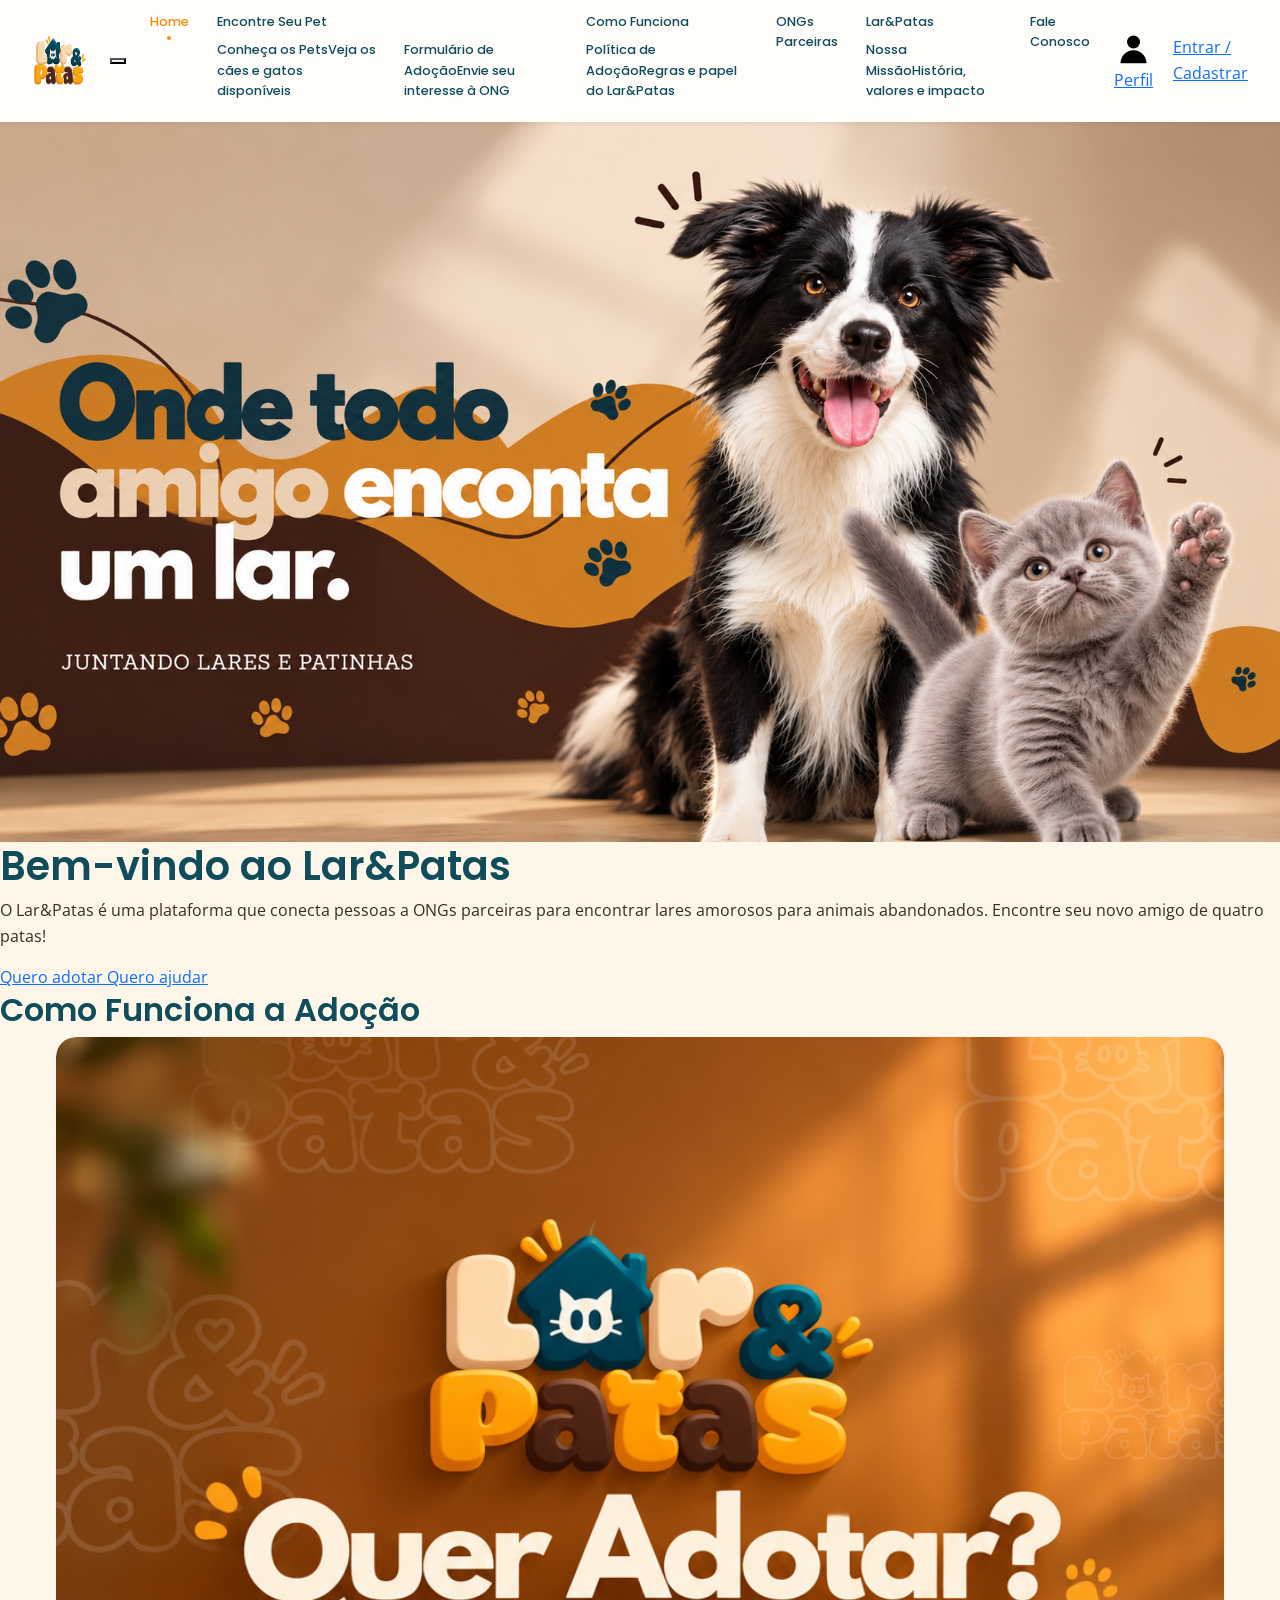
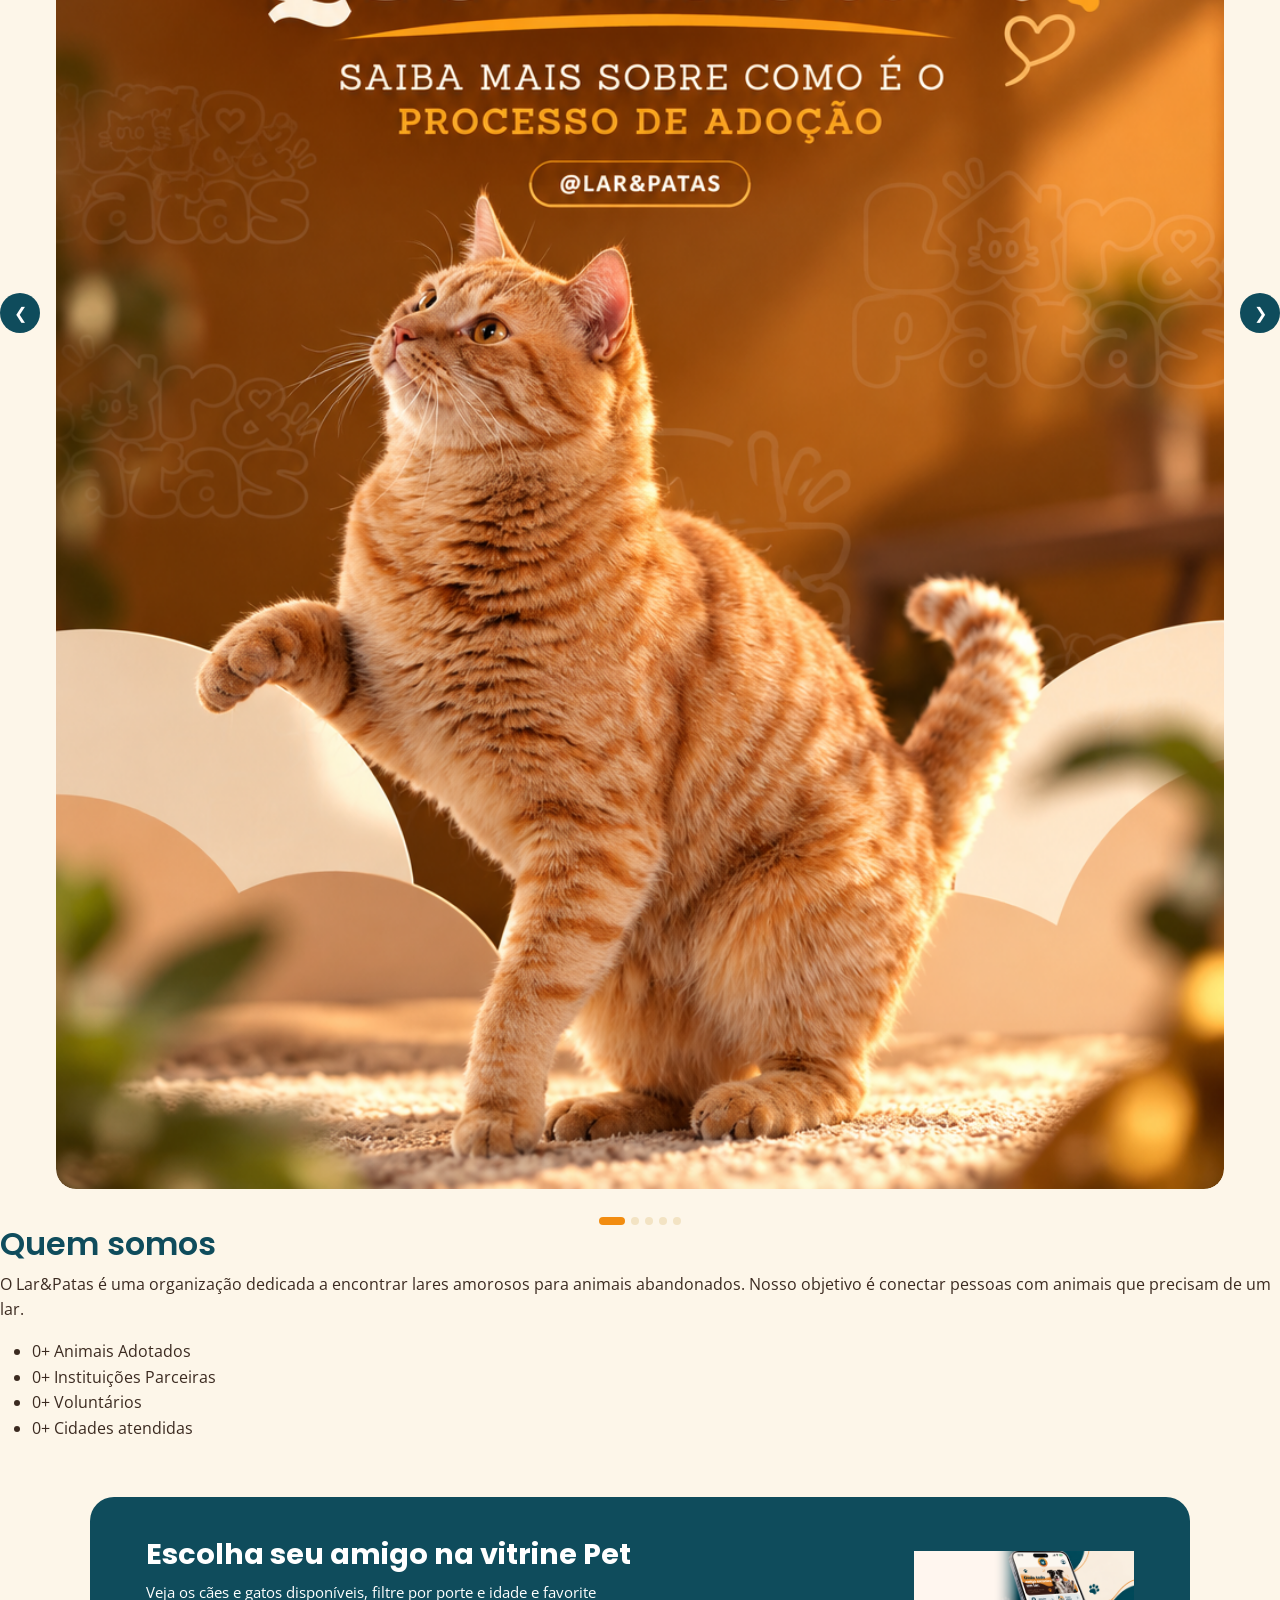
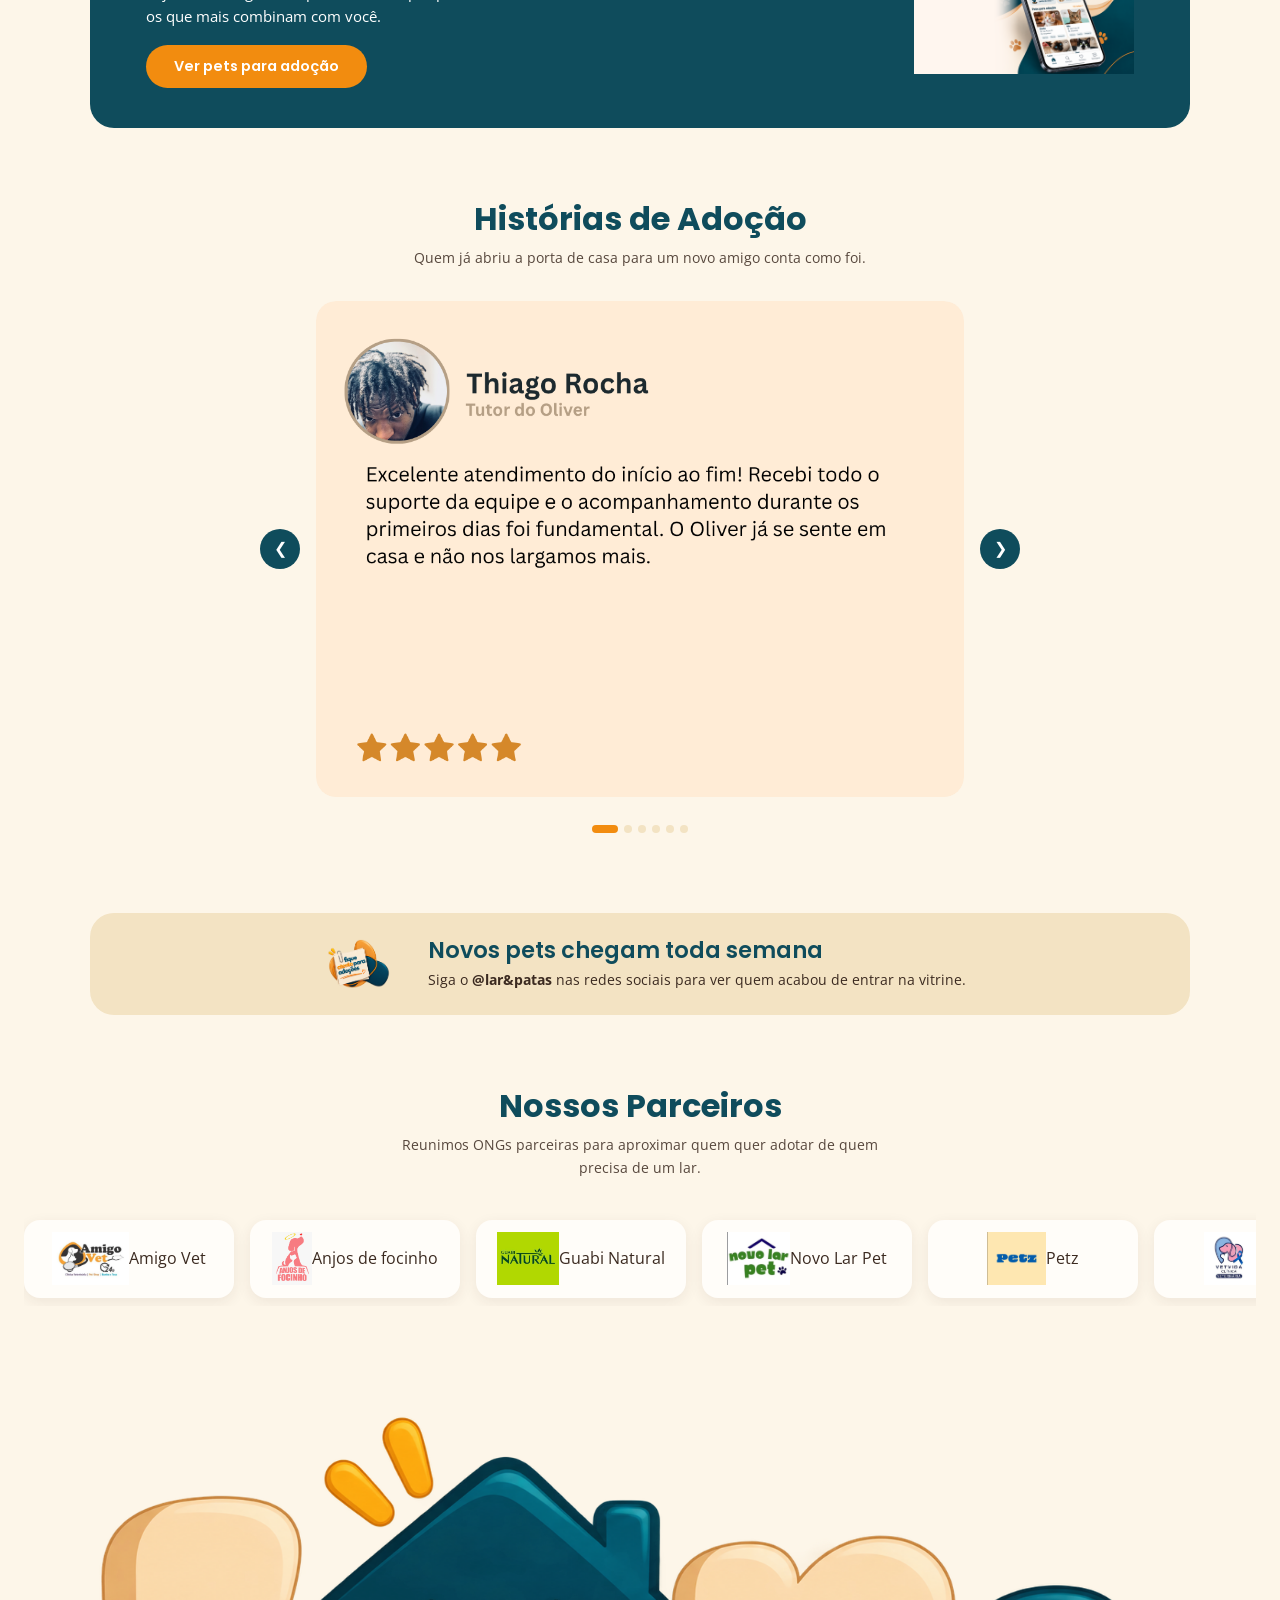
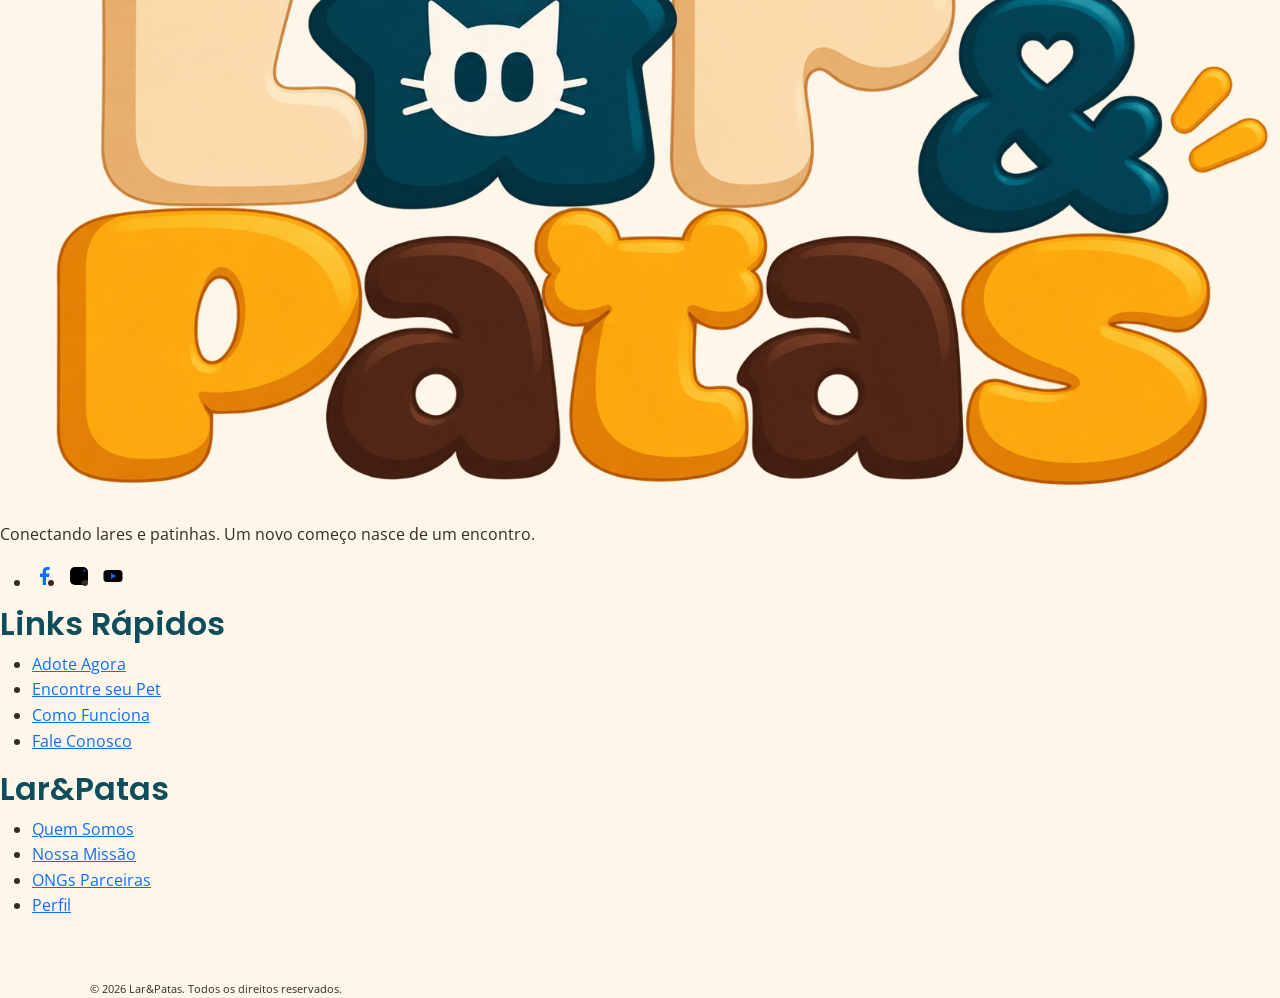
==== index.html @ 41228290 "Novas alterações na home" ====
<meta charset="UTF-8">
<meta name="viewport" content="width=device-width, initial-scale=1.0">
<title>Lar&amp;Patas - Adoção de cães e gatos</title>
 
    <!-- Ícone da página -->
<link rel="icon" type="image/png" href="Midias/home/icon_page.png">
 
    <!-- Bootstrap (framework CSS) - sempre ANTES do styles.css -->

    <!-- Fontes do protótipo -->
    <link rel="preconnect" href="https://fonts.googleapis.com">
    <link rel="preconnect" href="https://fonts.gstatic.com" crossorigin>
    <link href="https://fonts.googleapis.com/css2?family=Open+Sans:wght@400;600&family=Poppins:wght@500;600;700&display=swap" rel="stylesheet">

    <!-- Bootstrap - sempre ANTES do styles.css -->
<link href="https://cdn.jsdelivr.net/npm/bootstrap@5.3.3/dist/css/bootstrap.min.css" rel="stylesheet">
<link rel="stylesheet" href="styles.css">
</head>
<body>
    <div class="page">
 

    <!-- Topo separado do banner-->
    <header class="topo">
        <a href="index.html" class="logo">
            <img src="Midias/home/logo.png" alt="Lar&amp;Patas - página inicial">
        </a>

        <button class="menu-toggle" type="button"
                aria-label="Abrir menu"
                aria-expanded="false"
                aria-controls="menu-principal">
            <span></span>
            <span></span>
            <span></span>
        </button>

        <nav class="menu" id="menu-principal">

            <ul>
                <li><a href="index.html" aria-current="page">Home</a></li>
                <li class="tem-submenu">
                    <a href="pets.html">Encontre Seu Pet</a>
                    <ul class="submenu">
                        <li><a href="conheca-pets.html">Conheça os Pets<span class="submenu-desc">Veja os cães e gatos disponíveis</span></a></li>
                        <li><a href="adocao.html">Formulário de Adoção<span class="submenu-desc">Envie seu interesse à ONG</span></a></li>
                    </ul>
                </li>
                <li class="tem-submenu">
                    <a href="como-funciona.html">Como Funciona</a>
                    <ul class="submenu">
                        <li><a href="politica-adocao.html">Política de Adoção<span class="submenu-desc">Regras e papel do Lar&amp;Patas</span></a></li>
                    </ul>
                </li>
                <li><a href="ongs.html">ONGs Parceiras</a></li>
                <li class="tem-submenu">
                    <a href="sobre.html">Lar&amp;Patas</a>
                    <ul class="submenu">
                        <li><a href="missao.html">Nossa Missão<span class="submenu-desc">História, valores e impacto</span></a></li>
                    </ul>
                </li>
                <li><a href="contato.html">Fale Conosco</a></li>
            </ul>
        </nav>

        <div class="topo-acoes">
            <a class="perfil-link" href="perfil.html">
                <svg viewBox="0 0 24 24" aria-hidden="true"><circle cx="12" cy="8" r="4"/><path d="M4 21c0-4.4 3.6-8 8-8s8 3.6 8 8"/></svg>
                Perfil
            </a>
            <a class="botao botao-contorno" href="login.html">Entrar / Cadastrar</a>
        </div>
    </header>

    <!-- Banner -->
    <section class="banner" aria-label="Destaque">
        <img src="Midias/home/banner.png" alt="Onde todo amigo encontra um lar. Juntando lares e patinhas.">
    </section>

    <main>
        <!--Boa vindas-->
        <section class="hero">
        <div class="hero-texto">
            <h1>Bem-vindo ao Lar&Patas</h1>
            <p>
            O Lar&Patas é uma plataforma que conecta pessoas
            a ONGs parceiras para encontrar lares amorosos
            para animais abandonados.
            Encontre seu novo amigo de quatro patas!
            </p>

            <div class="hero-actions">
            <a href="como-funciona.html" class="botao botao-primario">
                Quero adotar
            </a>
            <a href="contato.html" class="botao botao-contorno">
                Quero ajudar
            </a>
            </div>
        </div>

        <!--Como funciona (carrossel)-->
        <div class="hero-carrossel">
            <h2>Como Funciona a Adoção</h2>

            <div class="carrossel" data-carrossel data-autoplay="4000">
            <button class="carrossel-btn prev" type="button"
                    aria-label="Slide anterior">&#10094;</button>

            <div class="carrossel-viewport">
                <div class="carrossel-track">
                <figure class="slide">
                    <img src="Midias/home/carrossel1.png" alt="Processo de adoção">
                </figure>
                <figure class="slide">
                    <img src="Midias/home/carrossel2.png" alt="Gostou de algum pet?">
                </figure>
                <figure class="slide">
                    <img src="Midias/home/carrossel3.png" alt="Período de espera">
                </figure>
                <figure class="slide">
                    <img src="Midias/home/carrossel4.png" alt="Vitrine Pet">
                </figure>
                <figure class="slide">
                    <img src="Midias/home/carrossel5.png" alt="Como ajudar">
                </figure>
                </div>
            </div>

            <button class="carrossel-btn next" type="button"
                    aria-label="Próximo slide">&#10095;</button>
            <div class="carrossel-dots"></div>
            </div>
        </div>
        </section>

 
        <!-- Sobre + números -->
        <section class="section about" id="sobre" aria-labelledby="t-sobre">
            <div class="section-head">
                <h2 id="t-sobre">Quem somos</h2>
                <p>O Lar&amp;Patas é uma organização dedicada a encontrar lares amorosos para animais abandonados. Nosso objetivo é conectar pessoas com animais que precisam de um lar.</p>
            </div>
 
            <ul class="stats" aria-label="Nossos números">
                <li>
                    <span class="stat-num" data-target="469">0+</span>
                    <span class="stat-label">Animais Adotados</span>
                </li>
                <li>
                    <span class="stat-num"data-target="6">0+</span>
                    <span class="stat-label">Instituições Parceiras</span>
                </li>
                <li>
                    <span class="stat-num"data-target="75">0+</span>
                    <span class="stat-label">Voluntários</span>
                </li>
                <li>
                    <span class="stat-num"data-target="15">0+</span>
                    <span class="stat-label">Cidades atendidas</span>
                </li>
            </ul>
        </section>
 
        
        <!-- Vitrine -->
        <section class="vitrine" aria-labelledby="t-vitrine">
            <div class="vitrine-texto">
                <h2 id="t-vitrine">Escolha seu amigo na vitrine Pet</h2>
                <p>Veja os cães e gatos disponíveis, filtre por porte e idade e favorite os que mais combinam com você.</p>
                <a href="conheca-pets.html" class="btn-laranja">Ver pets para adoção</a>
            </div>
            <img src="Midias/home/celular.png" alt="Celular mostrando o aplicativo do Lar&amp;Patas">
        </section>

        <!-- Histórias de adoção (carrossel que passa sozinho) -->
        <section class="secao" id="historias" aria-labelledby="t-historias">
            <div class="secao-titulo">
                <h2 id="t-historias">Histórias de Adoção</h2>
                <p>Quem já abriu a porta de casa para um novo amigo conta como foi.</p>
            </div>

            <div class="carrossel carrossel-historias" data-carrossel data-autoplay="5000" aria-roledescription="carrossel" aria-label="Histórias de adoção">
                <button class="carrossel-btn prev" type="button" aria-label="História anterior">&#10094;</button>
                <div class="carrossel-viewport">
                    <div class="carrossel-track">
                    <figure class="slide"><img src="Midias/avaliações/Maria de Lurdes (1).png" alt="Thiago e seu novo amigo"></figure>
                    <figure class="slide"><img src="Midias/avaliações/Maria de Lurdes (2).png" alt="Camila e seu novo amigo" loading="lazy"></figure>
                    <figure class="slide"><img src="Midias/avaliações/Maria de Lurdes (3).png" alt="Rodrigo e seu novo amigo" loading="lazy"></figure>
                    <figure class="slide"><img src="Midias/avaliações/Maria de Lurdes (4).png" alt="Maria e seu novo amigo" loading="lazy"></figure>
                    <figure class="slide"><img src="Midias/avaliações/Maria de Lurdes (5).png" alt="Lucas e seu novo amigo" loading="lazy"></figure>
                    <figure class="slide"><img src="Midias/avaliações/Maria de Lurdes (6).png" alt="Fernanda e seu novo amigo" loading="lazy"></figure>
                </div>
                <button class="carrossel-btn next" type="button" aria-label="Próxima história">&#10095;</button>
                <div class="carrossel-dots" role="tablist" aria-label="Escolher história"></div>
            </div>
        </section>
 

        <!-- Aviso -->
        <section class="aviso" aria-labelledby="t-aviso">
            <img src="Midias/home/elemento.png" alt="Fique atento para adoções" loading="lazy">
            <div>
                <h2 id="t-aviso">Novos pets chegam toda semana</h2>
                <p>Siga o <strong>@lar&amp;patas</strong> nas redes sociais para ver quem acabou de entrar na vitrine.</p>
            </div>
        </section>

        <!-- Parceiros (faixa que passa continuamente) -->
        <section class="secao secao-parceiros" id="parceiros" aria-labelledby="t-parceiros">
            <div class="secao-titulo">
                <h2 id="t-parceiros">Nossos Parceiros</h2>
                <p>Reunimos ONGs parceiras para aproximar quem quer adotar de quem precisa de um lar.</p>
            </div>

            <div class="marquee" aria-label="Parceiros do Lar&amp;Patas">
                <ul class="marquee-track">
                    <li><img src="Midias/home/amigo_vet.png" alt=""><span>Amigo Vet</span></li>
                    <li><img src="Midias/home/anjos_de_focinho.png" alt=""><span>Anjos de focinho</span></li>
                    <li><img src="Midias/home/guabi.png" alt=""><span>Guabi Natural</span></li>
                    <li><img src="Midias/home/novo_lar.png" alt=""><span>Novo Lar Pet</span></li>
                    <li><img src="Midias/home/petz.png" alt=""><span>Petz</span></li>
                    <li><img src="Midias/home/vetvida.png" alt=""><span>VetVida</span></li>
                </ul>
            </div>
        </section>
    </main>

 <!-- Rodapé -->
        <footer class="footer">
            <div class="footer-cols">
                <section class="footer-marca" aria-label="Lar&amp;Patas">
                    <img class="footer-logo" src="Midias/home/logo.png" alt="Lar&amp;Patas">
                    <p>Conectando lares e patinhas. Um novo começo nasce de um encontro.</p>
                    <ul class="redes" aria-label="Redes sociais">
                        <li>
                            <a href="#" aria-label="Facebook do Lar&amp;Patas">
                                <svg viewBox="0 0 24 24" aria-hidden="true"><path fill="currentColor" stroke="none" d="M13 21v-8h3l.5-3.5H13V7.8c0-1 .3-1.7 1.8-1.7h1.8V3.1C16.3 3 15.2 3 14 3c-2.6 0-4.3 1.6-4.3 4.4v2.1H7V13h2.7v8H13z"/></svg>
                            </a>
                        </li>
                        <li>
                            <a href="#" aria-label="Instagram do Lar&amp;Patas">
                                <svg viewBox="0 0 24 24" aria-hidden="true"><rect x="3" y="3" width="18" height="18" rx="5"/><circle cx="12" cy="12" r="4"/><circle cx="17.5" cy="6.5" r="1" fill="currentColor" stroke="none"/></svg>
                            </a>
                        </li>
                        <li>
                            <a href="#" aria-label="YouTube do Lar&amp;Patas">
                                <svg viewBox="0 0 24 24" aria-hidden="true"><rect x="2.5" y="6" width="19" height="12" rx="3.5"/><polygon points="10,9 15,12 10,15" fill="currentColor" stroke="none"/></svg>
                            </a>
                        </li>
                    </ul>
                </section>

                <nav aria-label="Links rápidos">
                    <h2>Links Rápidos</h2>
                    <ul>
                        <li><a href="conheca-pets.html">Adote Agora</a></li>
                        <li><a href="pets.html">Encontre seu Pet</a></li>
                        <li><a href="como-funciona.html">Como Funciona</a></li>
                        <li><a href="contato.html">Fale Conosco</a></li>
                    </ul>
                </nav>

                <nav aria-label="Sobre o Lar&amp;Patas">
                    <h2>Lar&amp;Patas</h2>
                    <ul>
                        <li><a href="sobre.html">Quem Somos</a></li>
                        <li><a href="missao.html">Nossa Missão</a></li>
                        <li><a href="ongs.html">ONGs Parceiras</a></li>
                        <li><a href="perfil.html">Perfil</a></li>
                    </ul>
                </nav>
            </div>

            <p class="copy">&copy; <span id="ano">2026</span> Lar&amp;Patas. Todos os direitos reservados.</p>
        </footer>

    </div>

    <script src="scripts.js"></script>
</body>
</html>
---- styles.css ----
/* ===== Tokens (cores e fontes do protótipo) ===== */
:root {
    --petroleo: #0f4c5c;
    --laranja: #f28c0f;
    --creme: #fdf6e9;
    --creme-escuro: #f3e3c3;
    --marrom: #3b2a20;
    --branco: #fffdf9;
    --fonte-titulo: "Poppins", sans-serif;
    --fonte-texto: "Open Sans", sans-serif;
}

* { box-sizing: border-box; }

body {
    margin: 0;
    background: var(--creme);
    color: var(--marrom);
    font-family: var(--fonte-texto);
    line-height: 1.6;
}

img { max-width: 100%; display: block; }
h1, h2 { font-family: var(--fonte-titulo); color: var(--petroleo); font-weight: 600; }
a:focus-visible, button:focus-visible { outline: 3px solid var(--laranja); outline-offset: 2px; }

/* ===== Topo ===== */
.topo {
    position: sticky; top: 0; z-index: 50;
    display: flex; align-items: center; justify-content: space-between; gap: 24px;
    padding: 12px 32px;
    background: var(--branco);
    box-shadow: 0 1px 6px rgba(0, 0, 0, .08);
}
.logo img { height: 52px; width: auto; }

.menu ul { display: flex; gap: 28px; list-style: none; margin: 0; padding: 0; }
.menu a {
    position: relative; display: block; padding-bottom: 8px;
    font-family: var(--fonte-titulo); font-size: .8rem; font-weight: 500;
    color: var(--petroleo); text-decoration: none;
}
.menu a:hover { color: var(--laranja); }
.menu a[aria-current="page"] { color: var(--laranja); }
.menu a[aria-current="page"]::after {
    content: ""; position: absolute; left: 50%; bottom: 0;
    width: 4px; height: 4px; border-radius: 50%;
    background: var(--laranja); transform: translateX(-50%);
}

.topo-acoes { display: flex; align-items: center; gap: 20px; }
.link-perfil {
    display: inline-flex; align-items: center; gap: 6px;
    font-family: var(--fonte-titulo); font-size: .8rem; font-weight: 500;
    color: var(--petroleo); text-decoration: none;
}
.btn-entrar {
    padding: 8px 20px; border: 1.5px solid var(--laranja); border-radius: 999px;
    font-family: var(--fonte-titulo); font-size: .8rem; font-weight: 600;
    color: var(--petroleo); text-decoration: none; transition: background .2s, color .2s;
}
.btn-entrar:hover { background: var(--laranja); color: #fff; }

/* ===== Banner ===== */
.banner img { width: 100%; height: auto; }

/* ===== Bem-vindo (cartão creme) ===== */
.boas-vindas {
    position: relative;
    display: flex; align-items: center; gap: 48px;
    max-width: 1100px; margin: -24px auto 0; padding: 40px 56px;
    background: var(--branco);
    border-radius: 24px;
    box-shadow: 0 12px 32px rgba(59, 42, 32, .1);
}
.boas-vindas-icone { width: 90px; height: 90px; flex-shrink: 0; }
.boas-vindas h2 { margin: 0 0 8px; font-size: 1.6rem; font-weight: 700; }
.boas-vindas p { margin: 0; font-size: .9rem; }

/* ===== Seções ===== */
.secao { max-width: 1100px; margin: 0 auto; padding: 72px 24px 24px; }
.secao-titulo { text-align: center; margin-bottom: 32px; }
.secao-titulo h2 { font-size: 2rem; font-weight: 700; margin-bottom: 8px; }
.secao-titulo p { max-width: 520px; margin: 0 auto; font-size: .9rem; opacity: .85; }

.btn-laranja {
    display: inline-block; padding: 10px 28px; border-radius: 999px;
    background: var(--laranja); color: #fff;
    font-family: var(--fonte-titulo); font-weight: 600; font-size: .9rem; text-decoration: none;
    transition: transform .2s, background .2s;
}
.btn-laranja:hover { background: #d97a05; transform: translateY(-2px); }

/* ===== Carrossel (passa sozinho) ===== */
.carrossel { position: relative; padding: 0 56px 36px; }
.carrossel-viewport { overflow: hidden; border-radius: 20px; }
.carrossel-track { display: flex; transition: transform .6s ease; }
.carrossel .slide { flex: 0 0 100%; margin: 0; }
.carrossel .slide img { width: 100%; height: auto; border-radius: 20px; }
.carrossel-historias { max-width: 760px; margin: 0 auto; }

.carrossel-btn {
    position: absolute; top: calc(50% - 18px); transform: translateY(-50%);
    width: 40px; height: 40px; border: 0; border-radius: 50%;
    background: var(--petroleo); color: #fff; font-size: 1rem; cursor: pointer;
    transition: background .2s;
}
.carrossel-btn:hover { background: var(--laranja); }
.carrossel-btn.prev { left: 0; }
.carrossel-btn.next { right: 0; }

.carrossel-dots { position: absolute; left: 0; right: 0; bottom: 0; display: flex; justify-content: center; gap: 6px; }
.carrossel-dots button {
    width: 8px; height: 8px; padding: 0; border: 0; border-radius: 999px;
    background: var(--creme-escuro); cursor: pointer; transition: width .3s, background .3s;
}
.carrossel-dots button[aria-current="true"] { width: 26px; background: var(--laranja); }

/* ===== Vitrine ===== */
.vitrine {
    display: flex; align-items: center; justify-content: space-between; gap: 32px;
    max-width: 1100px; margin: 56px auto 0; padding: 40px 56px;
    background: var(--petroleo); color: #fff; border-radius: 24px;
}
.vitrine h2 { color: #fff; font-size: 1.8rem; font-weight: 700; }
.vitrine p { max-width: 460px; font-size: .95rem; }
.vitrine img { width: 220px; flex-shrink: 0; }

/* ===== Aviso ===== */
.aviso {
    display: flex; align-items: center; justify-content: center; gap: 24px;
    max-width: 1100px; margin: 56px auto 0; padding: 24px 32px;
    background: var(--creme-escuro); border-radius: 24px;
}
.aviso img { width: 90px; }
.aviso h2 { font-size: 1.4rem; margin: 0 0 4px; }
.aviso p { margin: 0; font-size: .9rem; }

/* ===== Parceiros (faixa contínua) ===== */
.secao-parceiros { max-width: none; padding-bottom: 96px; }
.marquee { overflow: hidden; padding: 8px 0; }
.marquee-track {
    display: flex; gap: 16px; width: max-content;
    margin: 0; padding: 0; list-style: none;
    animation: passar 28s linear infinite;
}
.marquee:hover .marquee-track { animation-play-state: paused; }
.marquee-track li {
    display: flex; align-items: center; justify-content: center;
    width: 210px; height: 78px; padding: 12px 20px;
    background: var(--branco); border-radius: 16px;
    box-shadow: 0 4px 14px rgba(59, 42, 32, .08);
}
.marquee-track img { max-height: 100%; width: auto; object-fit: contain; }

@keyframes passar { to { transform: translateX(calc(-50% - 8px)); } }

/* ===== Rodapé ===== */
.rodape {
    position: relative;
    background: var(--petroleo); color: #fff;
    padding: 72px 32px 24px;
    border-top-left-radius: 50% 28px; border-top-right-radius: 50% 28px;
}
.rodape-conteudo {
    display: grid; grid-template-columns: 1fr auto auto; gap: 64px;
    max-width: 1100px; margin: 0 auto;
}
.rodape-marca img { height: 64px; width: auto; margin-bottom: 12px; }
.rodape-marca p { max-width: 240px; font-size: .8rem; }
.rodape h2 { color: var(--laranja); font-size: .85rem; font-weight: 600; margin-bottom: 12px; }
.rodape ul { list-style: none; margin: 0; padding: 0; }
.rodape li { margin-bottom: 8px; }
.rodape a { color: #fff; text-decoration: none; font-size: .8rem; }
.rodape a:hover { color: var(--laranja); }

.redes { display: flex; gap: 8px; margin-top: 16px; }
.redes a {
    display: grid; place-items: center; width: 26px; height: 26px;
    border: 1px solid rgba(255, 255, 255, .7); border-radius: 50%; font-size: .7rem;
}

.copy {
    max-width: 1100px; margin: 40px auto 0; padding-top: 20px;
    border-top: 1px solid rgba(255, 255, 255, .2); font-size: .7rem;
}

/* ===== Responsivo ===== */
@media (max-width: 992px) {
    .topo { flex-wrap: wrap; justify-content: center; }
    .menu ul { flex-wrap: wrap; justify-content: center; gap: 16px; }
}
@media (max-width: 720px) {
    .boas-vindas, .vitrine, .aviso { flex-direction: column; text-align: center; padding: 32px 24px; }
    .rodape-conteudo { grid-template-columns: 1fr; gap: 32px; }
    .carrossel { padding: 0 0 36px; }
    .carrossel-btn { display: none; }
}

@media (prefers-reduced-motion: reduce) {
    .carrossel-track { transition: none; }
    .marquee-track { animation: none; overflow-x: auto; }
}
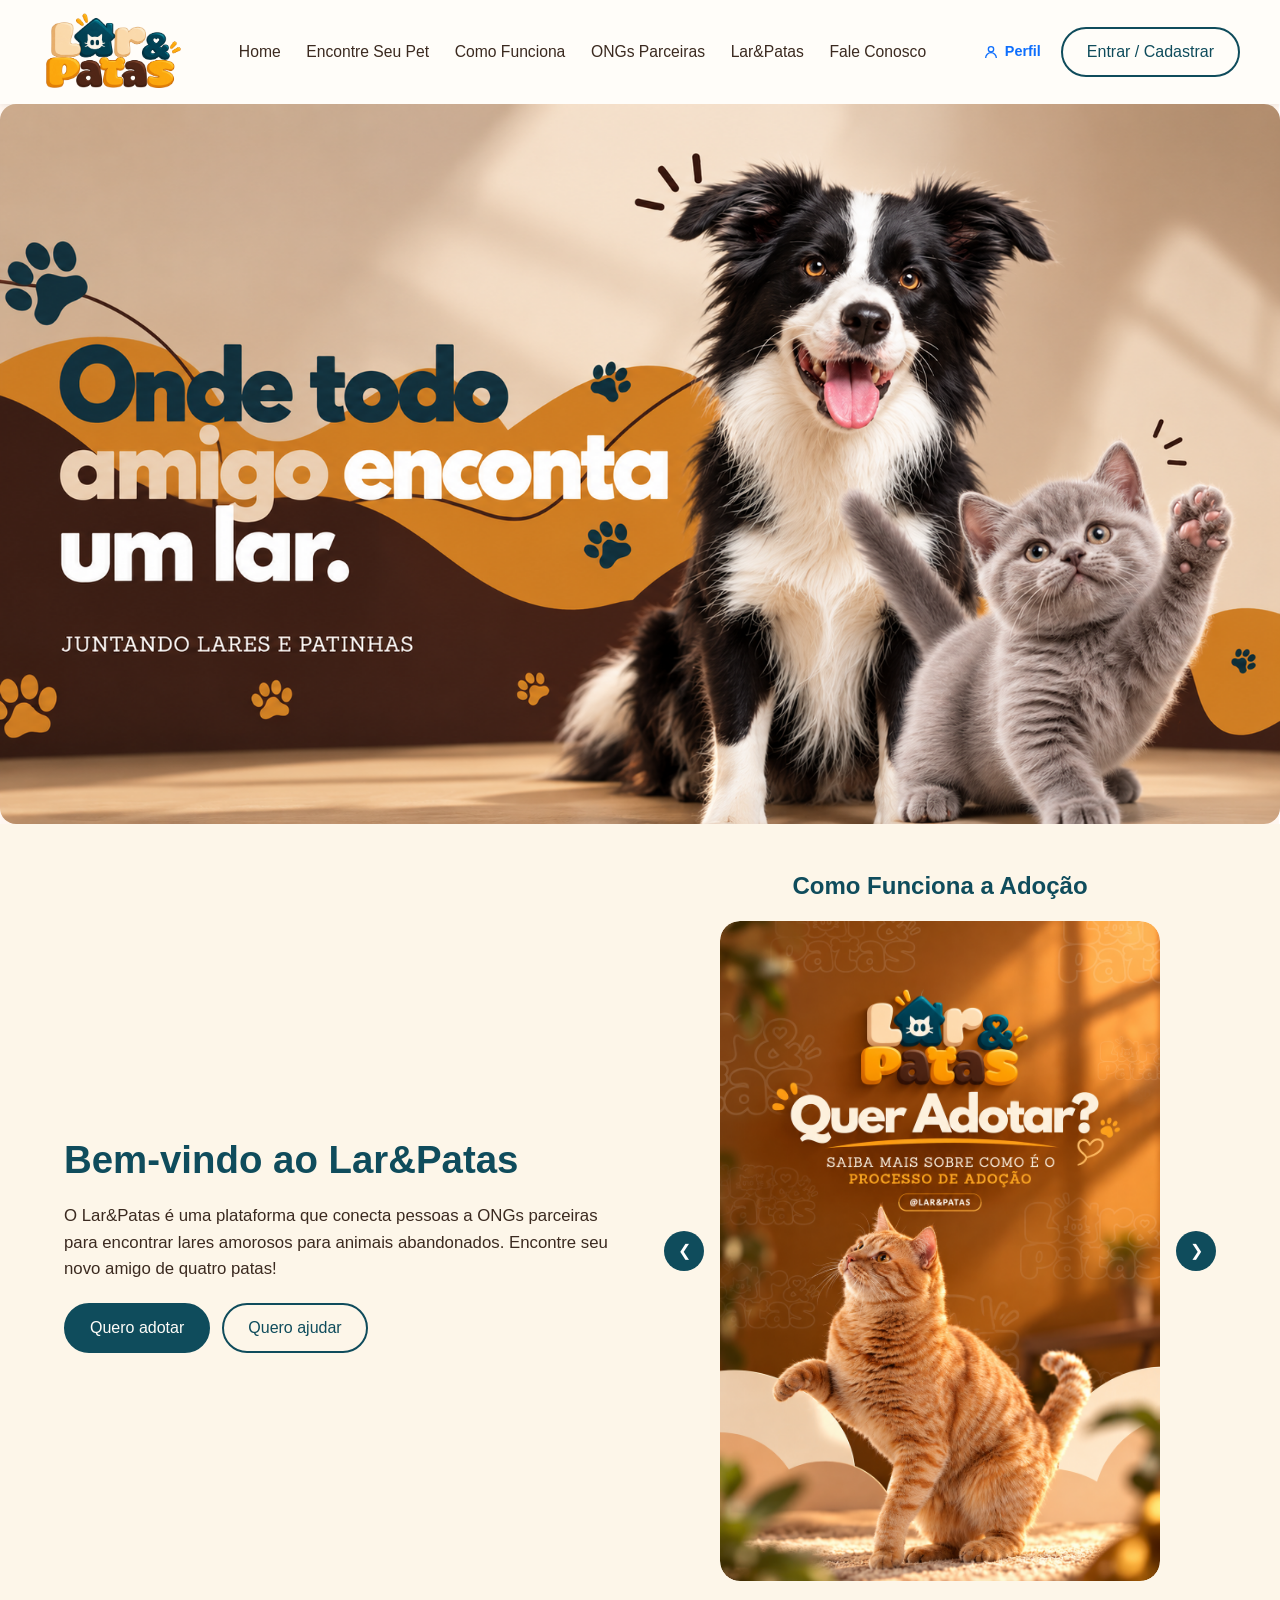
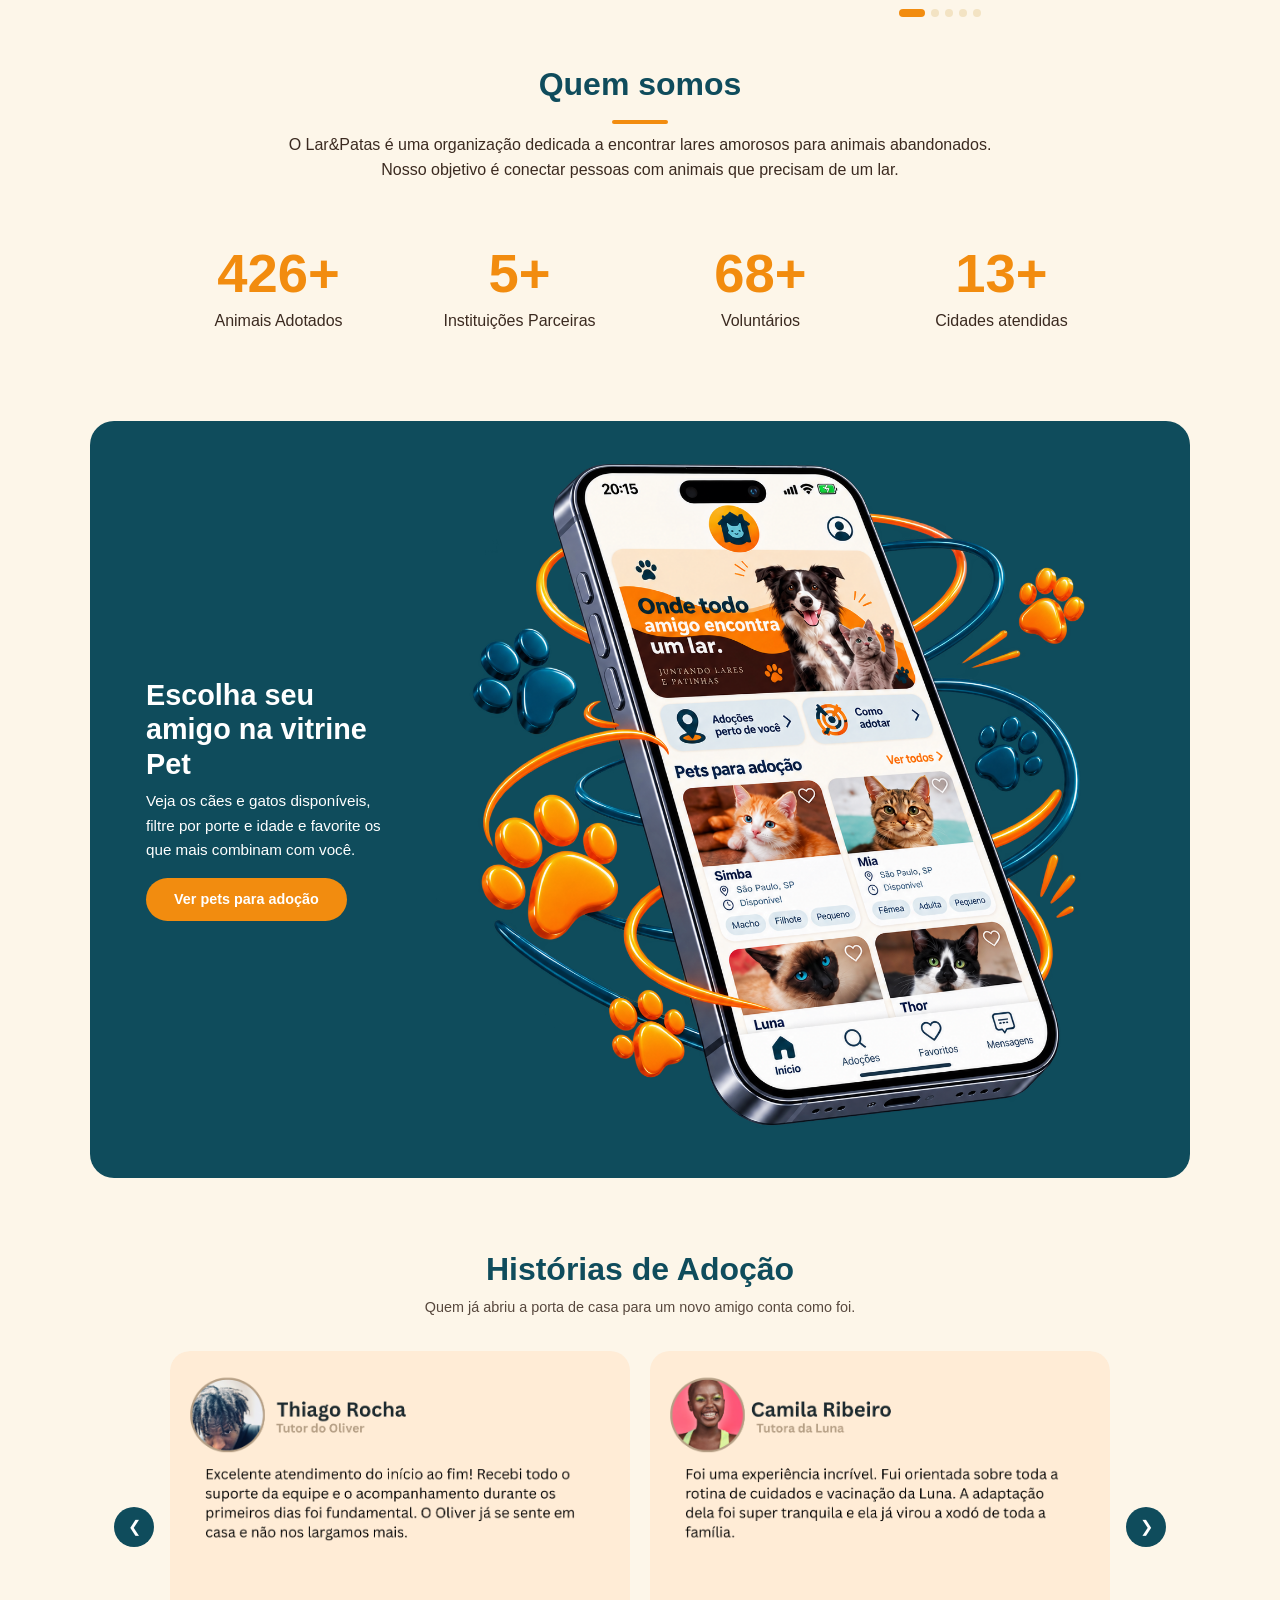
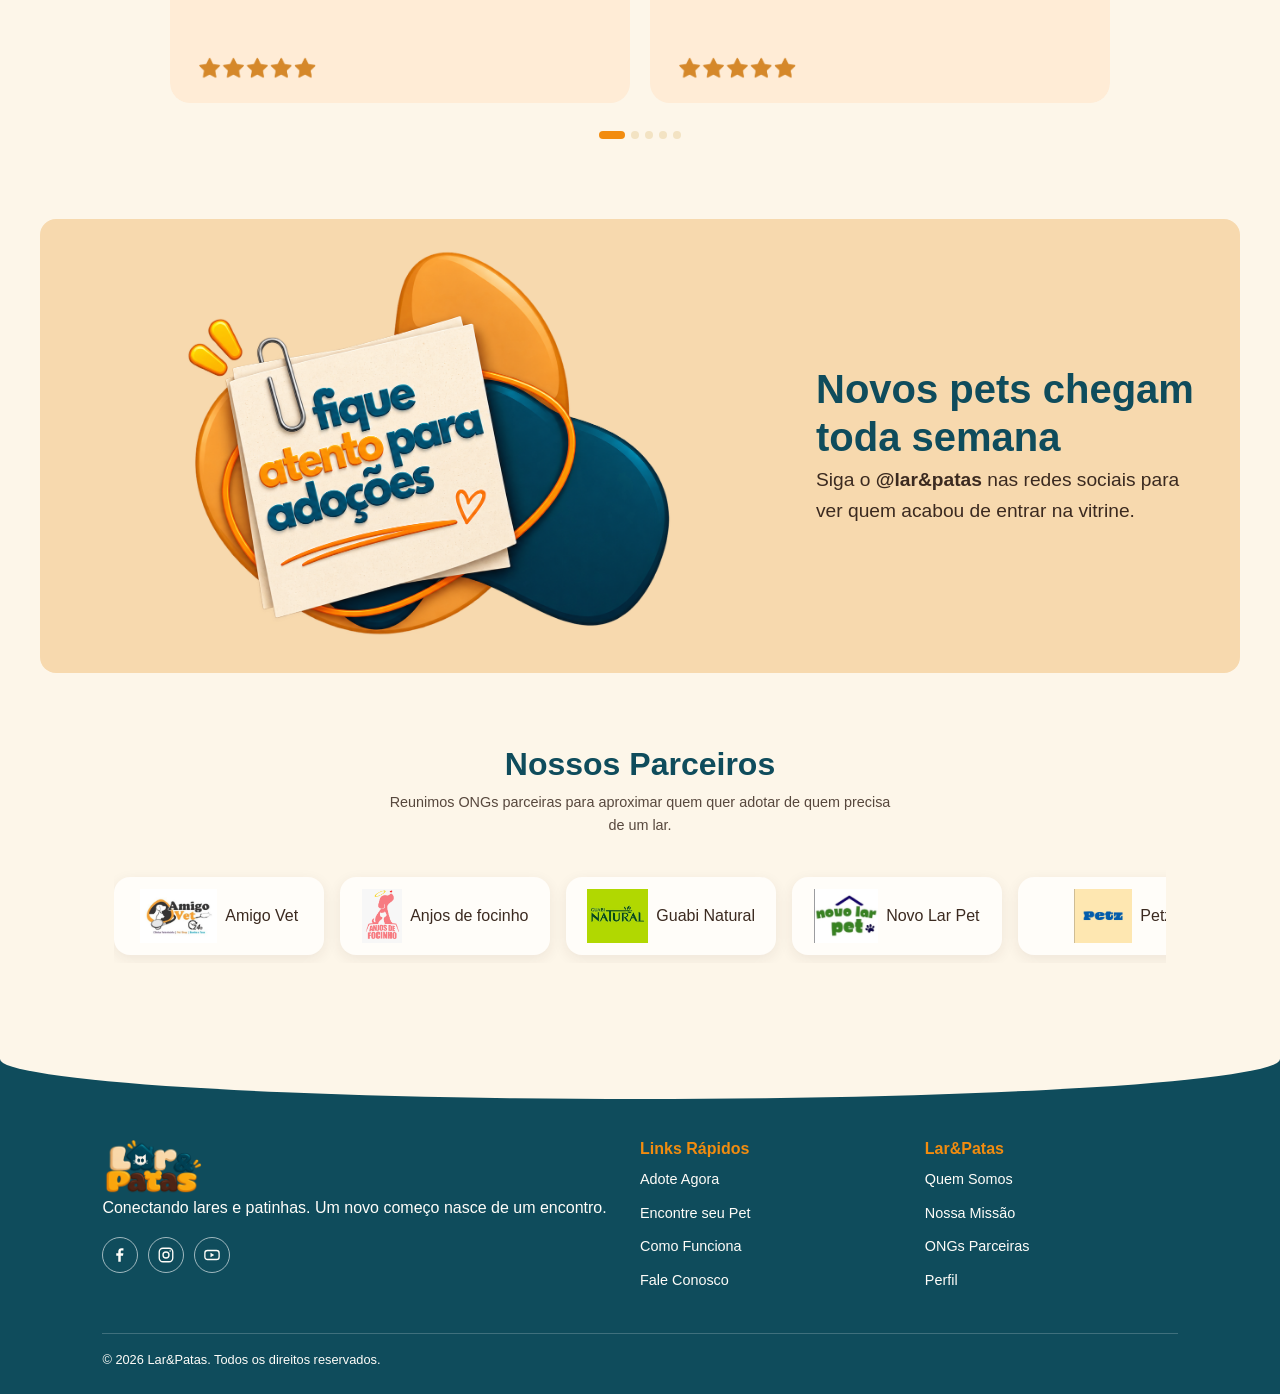
==== commit 00a44c2a: "Adição de metadados na página index" ====
--- a/index.html
+++ b/index.html
@@ -1,6 +1,9 @@
-<meta charset="UTF-8">
-<meta name="viewport" content="width=device-width, initial-scale=1.0">
-<title>Lar&amp;Patas - Adoção de cães e gatos</title>
+<!DOCTYPE html>
+<html lang="pt-BR">
+<head>
+    <meta charset="UTF-8">
+    <meta name="viewport" content="width=device-width, initial-scale=1.0">
+    <title>Lar&amp;Patas - Adoção de cães e gatos</title>
  
     <!-- Ícone da página -->
 <link rel="icon" type="image/png" href="Midias/home/icon_page.png">
--- a/styles.css
+++ b/styles.css
@@ -1,81 +1,143 @@
 /* ===== Tokens (cores e fontes do protótipo) ===== */
 :root {
     --petroleo: #0f4c5c;
+    --pessego:  #f7d9ae;
     --laranja: #f28c0f;
+    --amarelo: #ffda13;
     --creme: #fdf6e9;
     --creme-escuro: #f3e3c3;
     --marrom: #3b2a20;
     --branco: #fffdf9;
-    --fonte-titulo: "Poppins", sans-serif;
-    --fonte-texto: "Open Sans", sans-serif;
+    --raio: 16px;
+    --sombra: 0px 6px 6px rgba(18, 75, 92, 0.12);
+    --fonte-titulo: "Fredoka", sans-serif;
+    --fonte-texto: "Nunito", sans-serif;
+}
+
+html,
+
+body{margin: 0;   padding: 0; width: 100%;
 }
 
 * { box-sizing: border-box; }
 
+
 body {
-    margin: 0;
-    background: var(--creme);
-    color: var(--marrom);
-    font-family: var(--fonte-texto);
-    line-height: 1.6;
+    background: url("Midias/home/osso.png") left top / 539px auto repeat-y,
+    url("Midias/home/osso.png") right top / 539px auto repeat-y, var(--creme);
+    font-family: var(--fonte-titulo);  color: var(--marrom); line-height: 1.6;
+    background-attachment: fixed, fixed, scroll;
 }
 
 img { max-width: 100%; display: block; }
 h1, h2 { font-family: var(--fonte-titulo); color: var(--petroleo); font-weight: 600; }
 a:focus-visible, button:focus-visible { outline: 3px solid var(--laranja); outline-offset: 2px; }
 
+/*==== conteudo principal ====*/
+main { width: 100%; max-width: 1720px; min-height: 100vh; margin: 0 auto; background-color: var(--creme);
+}
+
+/*======= cabeçalho de seção =====*/
+.section-head {
+    text-align: center;
+    max-width: 720px;
+    margin: 0 auto 32px;
+}
+
+.section-head h2::after {
+    content: "";
+    display: block;
+    width: 56px;
+    height: 4px;
+    margin: 16px auto 0;
+    background: var(--laranja);
+    border-radius: 999px;
+}
+
+/*botões*/
+.botao { display: inline-block;  padding: 10px 24px;  border: 2px solid var(--petroleo);  border-radius: 999px;
+    font-family: var(--fonte-titulo);   font-weight: 500;   text-decoration: none;   transition: background 0.2s, color 0.2s;}
+
+.botao-primario {   background: var(--petroleo);   color: var(--branco);}
+
+.botao-primario:hover, .botao-primario:focus { background: var(--laranja); border-color: var(--petroleo);}
+
+.botao-contorno { background: transparent; color: var(--petroleo);}
+
+.botao-contorno:hover, .botao-contorno:focus {  background: var(--petroleo);  color: var(--branco);}
+
 /* ===== Topo ===== */
-.topo {
-    position: sticky; top: 0; z-index: 50;
-    display: flex; align-items: center; justify-content: space-between; gap: 24px;
-    padding: 12px 32px;
-    background: var(--branco);
-    box-shadow: 0 1px 6px rgba(0, 0, 0, .08);
-}
-.logo img { height: 52px; width: auto; }
-
-.menu ul { display: flex; gap: 28px; list-style: none; margin: 0; padding: 0; }
-.menu a {
-    position: relative; display: block; padding-bottom: 8px;
-    font-family: var(--fonte-titulo); font-size: .8rem; font-weight: 500;
-    color: var(--petroleo); text-decoration: none;
-}
-.menu a:hover { color: var(--laranja); }
-.menu a[aria-current="page"] { color: var(--laranja); }
-.menu a[aria-current="page"]::after {
-    content: ""; position: absolute; left: 50%; bottom: 0;
-    width: 4px; height: 4px; border-radius: 50%;
-    background: var(--laranja); transform: translateX(-50%);
-}
-
+.topo {top: 0; z-index: 100; display: flex; align-items: center; justify-content: space-between; 
+    gap: 24px; padding: 12px 40px; background: var(--branco); box-shadow: 0 1px 6px rgba(0, 0, 0, .08);}
+
+.logo img {display: block; height: 80px; width: auto; }
+
+/*==== menu principal ====*/
+.menu > ul { display: flex; gap: 1.6rem; list-style: none; margin: 0; padding: 0; }
+
+.menu > ul > li > a {position: relative; display: block; padding: 0.6rem 0;font-family: 'Fredoka', sans-serif; 
+    font-weight: 500; font-size: 0.98rem; color: var(--azul); text-decoration: none;}
+
+.menu  > ul > li > a:hover {
+    color: var(--laranja);
+}
+
+/*==== submenu ====*/
+
+.tem-submenu { position: relative;}
+
+.menu .submenu {display: none; position: absolute; top: 100%; left: 0; min-width: 260px;
+    margin: 0; padding: 8px;; list-style: none; background: var(--branco); border-radius: 12px;
+    box-shadow: var(--sombra);}
+
+.menu .tem-submenu:hover .submenu, 
+.menu .tem-submenu:focus-within .submenu {display: block;}
+
+.menu .submenu a {display: block; padding: 10px 12px; border-radius: 8px; font-weight: 600;
+    color: var(--azul); text-decoration: none;}
+
+.menu .submenu a:hover { background: var(--creme);}
+
+.submenu-desc {display: block;font-weight: 400;font-size: 0.85rem; color: #6b5a4d} 
+
+/*Pefil + botao entrar/cadastrar*/
 .topo-acoes { display: flex; align-items: center; gap: 20px; }
-.link-perfil {
-    display: inline-flex; align-items: center; gap: 6px;
-    font-family: var(--fonte-titulo); font-size: .8rem; font-weight: 500;
-    color: var(--petroleo); text-decoration: none;
-}
-.btn-entrar {
-    padding: 8px 20px; border: 1.5px solid var(--laranja); border-radius: 999px;
-    font-family: var(--fonte-titulo); font-size: .8rem; font-weight: 600;
-    color: var(--petroleo); text-decoration: none; transition: background .2s, color .2s;
-}
-.btn-entrar:hover { background: var(--laranja); color: #fff; }
+
+.perfil-link {
+    display: flex; align-items: center; gap: 6px;
+    font-family: var(--fonte-titulo); font-size: 0.9rem; font-weight:600;
+    text-decoration: none;}
+
+.perfil-link svg { width: 16px; height: 16px; fill: none; stroke: currentColor;
+    stroke-width: 2;}
+
+.perfil-link:hover {color: var(--laranja);}
 
 /* ===== Banner ===== */
-.banner img { width: 100%; height: auto; }
+.banner { width: 100% ; max-width: 1720px; margin: auto;}
+.banner img {display:block; width: 100%; height: auto; border-radius: var(--raio); }
 
 /* ===== Bem-vindo (cartão creme) ===== */
-.boas-vindas {
-    position: relative;
-    display: flex; align-items: center; gap: 48px;
-    max-width: 1100px; margin: -24px auto 0; padding: 40px 56px;
-    background: var(--branco);
-    border-radius: 24px;
-    box-shadow: 0 12px 32px rgba(59, 42, 32, .1);
-}
-.boas-vindas-icone { width: 90px; height: 90px; flex-shrink: 0; }
-.boas-vindas h2 { margin: 0 0 8px; font-size: 1.6rem; font-weight: 700; }
-.boas-vindas p { margin: 0; font-size: .9rem; }
+.hero { display: grid; grid-template-columns: minmax(0, 1fr) minmax(0, 1fr);
+    align-items: center; gap: 48px; max-width: 1200px; margin: 0 auto; padding: 48px 24px;
+}
+
+.hero-texto, .hero-carrossel { min-width: 0;
+}
+
+.hero-texto h1 { font-size: clamp(2rem, 3vw, 3rem); color: var(--petroleo);
+}
+.hero-texto p { font-family: var(--fonte-texto); font-size: 1.05rem; margin: 20px 0;
+}
+
+.hero-actions {
+    display: flex; flex-wrap: wrap; gap: 12px;
+}
+
+.hero-carrossel h2 {
+    text-align: center; font-size: 1.5rem; margin-bottom: 20px;
+}
+
 
 /* ===== Seções ===== */
 .secao { max-width: 1100px; margin: 0 auto; padding: 72px 24px 24px; }
@@ -90,6 +152,8 @@
     transition: transform .2s, background .2s;
 }
 .btn-laranja:hover { background: #d97a05; transform: translateY(-2px); }
+
+
 
 /* ===== Carrossel (passa sozinho) ===== */
 .carrossel { position: relative; padding: 0 56px 36px; }
@@ -97,7 +161,12 @@
 .carrossel-track { display: flex; transition: transform .6s ease; }
 .carrossel .slide { flex: 0 0 100%; margin: 0; }
 .carrossel .slide img { width: 100%; height: auto; border-radius: 20px; }
-.carrossel-historias { max-width: 760px; margin: 0 auto; }
+
+/*==== historias ====*/
+.carrossel-historias { max-width: 1100px; margin: 0 auto; }
+.carrossel-historias .carrossel-track { gap: 20px;}
+.carrossel-historias .slide { flex: 0 0 calc((100% - 20px) / 2);margin: 0;}
+.carrossel-historias .slide img {  width: 100%; height: auto; border-radius: 20px;}
 
 .carrossel-btn {
     position: absolute; top: calc(50% - 18px); transform: translateY(-50%);
@@ -116,74 +185,98 @@
 }
 .carrossel-dots button[aria-current="true"] { width: 26px; background: var(--laranja); }
 
+
+/*==== quem somos + numeros ====*/
+
+.stats {list-style: none;margin: 0 auto;padding: 2rem 1rem; max-width: 980px;
+  display: grid;  grid-template-columns: repeat(4, 1fr);  gap: 1rem;  text-align: center;
+  border-radius: 28px;}
+
+.stat-num {display: block;  font-family: "Fredoka", sans-serif;  font-weight: 700;
+  font-size: clamp(2.2rem, 5vw, 3.4rem); line-height: 1; color: var(--laranja);}
+
+.stat-label { display: block; margin-top: 0.4rem;   color: var(--marrom); font-size: 1rem;}
+
+@media (max-width: 720px) {.stats { grid-template-columns: repeat(2, 1fr); row-gap: 1.6rem; }}
+
+
 /* ===== Vitrine ===== */
 .vitrine {
     display: flex; align-items: center; justify-content: space-between; gap: 32px;
     max-width: 1100px; margin: 56px auto 0; padding: 40px 56px;
-    background: var(--petroleo); color: #fff; border-radius: 24px;
-}
+    background: var(--petroleo); color: #fff; border-radius: 24px;}
+
 .vitrine h2 { color: #fff; font-size: 1.8rem; font-weight: 700; }
 .vitrine p { max-width: 460px; font-size: .95rem; }
-.vitrine img { width: 220px; flex-shrink: 0; }
+.vitrine img { width: 720px; flex-shrink: 0; }
 
 /* ===== Aviso ===== */
 .aviso {
     display: flex; align-items: center; justify-content: center; gap: 24px;
-    max-width: 1100px; margin: 56px auto 0; padding: 24px 32px;
-    background: var(--creme-escuro); border-radius: 24px;
-}
-.aviso img { width: 90px; }
-.aviso h2 { font-size: 1.4rem; margin: 0 0 4px; }
-.aviso p { margin: 0; font-size: .9rem; }
+    max-width: 1200px; margin: 56px auto 0; padding: 24px 32px;
+    background: var(--pessego); border-radius: var(--raio);
+}
+.aviso img { width: 720px; }
+.aviso h2 { font-size: 2.5rem; margin: 0 0 4px; }
+.aviso p { margin: 0; font-size: 1.2rem; }
 
 /* ===== Parceiros (faixa contínua) ===== */
-.secao-parceiros { max-width: none; padding-bottom: 96px; }
-.marquee { overflow: hidden; padding: 8px 0; }
+.secao-parceiros { width: 100%; justify-items: center; max-width: 1100px; padding: 72px 24px 96px; 
+    min-width: 0;}
+
+/*==== areas visiveis ====*/
+.marquee { max-width: 100%; overflow: hidden; padding: 8px 0; }
+
+/*==== feixa animada ====*/
 .marquee-track {
-    display: flex; gap: 16px; width: max-content;
+    display: flex; flex-wrap: wrap; gap: 16px; width: max-content;
     margin: 0; padding: 0; list-style: none;
     animation: passar 28s linear infinite;
 }
+
 .marquee:hover .marquee-track { animation-play-state: paused; }
+
 .marquee-track li {
     display: flex; align-items: center; justify-content: center;
-    width: 210px; height: 78px; padding: 12px 20px;
+    width: 210px; height: 78px; padding: 12px 20px; gap: 8px;
     background: var(--branco); border-radius: 16px;
     box-shadow: 0 4px 14px rgba(59, 42, 32, .08);
 }
-.marquee-track img { max-height: 100%; width: auto; object-fit: contain; }
+.marquee-track img {max-width: 100%; max-height: 100%; width: auto; object-fit: contain; }
 
 @keyframes passar { to { transform: translateX(calc(-50% - 8px)); } }
 
 /* ===== Rodapé ===== */
-.rodape {
-    position: relative;
-    background: var(--petroleo); color: #fff;
-    padding: 72px 32px 24px;
-    border-top-left-radius: 50% 28px; border-top-right-radius: 50% 28px;
-}
-.rodape-conteudo {
-    display: grid; grid-template-columns: 1fr auto auto; gap: 64px;
-    max-width: 1100px; margin: 0 auto;
-}
-.rodape-marca img { height: 64px; width: auto; margin-bottom: 12px; }
-.rodape-marca p { max-width: 240px; font-size: .8rem; }
-.rodape h2 { color: var(--laranja); font-size: .85rem; font-weight: 600; margin-bottom: 12px; }
-.rodape ul { list-style: none; margin: 0; padding: 0; }
-.rodape li { margin-bottom: 8px; }
-.rodape a { color: #fff; text-decoration: none; font-size: .8rem; }
-.rodape a:hover { color: var(--laranja); }
-
-.redes { display: flex; gap: 8px; margin-top: 16px; }
-.redes a {
-    display: grid; place-items: center; width: 26px; height: 26px;
-    border: 1px solid rgba(255, 255, 255, .7); border-radius: 50%; font-size: .7rem;
-}
-
-.copy {
-    max-width: 1100px; margin: 40px auto 0; padding-top: 20px;
-    border-top: 1px solid rgba(255, 255, 255, .2); font-size: .7rem;
-}
+.footer {  position: relative;  padding: 80px 8% 24px;  background: var(--petroleo);  color: var(--branco);}
+
+/* Onda no topo do rodapé */
+.footer::before {  content: "";  position: absolute;  top: 0; left: 0; width: 100%; height: 40px;
+  background: var(--creme); border-radius: 0 0 50% 50% / 0 0 100% 100%;}
+
+.footer-cols {  display: grid; grid-template-columns: 2fr 1fr 1fr; gap: 32px;}
+
+.footer-logo { height: 56px; width: auto;}
+
+.footer h2 { font-size: 1rem; color: var(--laranja);}
+
+.footer ul {margin: 0; padding: 0; list-style: none;}
+
+.footer li {  margin-bottom: 8px;}
+
+.footer a { font-size: 0.9rem; color: var(--branco); text-decoration: none;}
+
+.footer a:hover { color: var(--laranja); text-decoration: underline;}
+
+.redes {  display: flex;  gap: 10px;  margin-top: 16px;}
+
+.redes a { display: flex; align-items: center;justify-content: center; width: 36px; height: 36px;
+  border: 1px solid rgba(255, 255, 255, 0.6); border-radius: 50%;}
+
+.redes svg {width: 18px; height: 18px; fill: none; stroke: currentColor;
+  stroke-width: 1.8;}
+
+.footer .copy { margin: 32px 0 0; padding-top: 16px; border-top: 1px solid rgba(255, 255, 255, 0.2);
+  font-size: 0.8rem;}
 
 /* ===== Responsivo ===== */
 @media (max-width: 992px) {
@@ -201,3 +294,41 @@
     .carrossel-track { transition: none; }
     .marquee-track { animation: none; overflow-x: auto; }
 }
+
+
+/* ===== MENU HAMBÚRGUER ===== */
+
+/* Esconde o botão no computador */
+.menu-toggle {
+    display: none;
+}
+
+/* Configuração para celulares */
+@media (max-width: 768px) {
+
+    .topo { display: flex; flex-wrap: wrap; justify-content: space-between; align-items: center; padding: 12px 20px; }
+
+    /* Mostra o botão hambúrguer */
+    .menu-toggle {display: flex;   flex-direction: column;   justify-content: center;   gap: 5px;   background: transparent;
+        border: none;  cursor: pointer;  padding: 10px;}
+
+    /* Desenha as três linhas */
+    .menu-toggle span {  display: block;  width: 26px;  height: 3px;  background: var(--petroleo);  border-radius: 3px;}
+
+    /* Esconde o menu inicialmente */
+    .menu {  display: none;  width: 100%;  order: 3;}
+
+    /* Mostra o menu quando ativado */
+    .menu.ativo { display: block; }
+
+    /* Organiza os links verticalmente */
+    .menu > ul {   flex-direction: column;  align-items: stretch;  gap: 0; }
+
+    .menu > ul > li > a {  padding: 12px; }
+
+    /* Mantém o botão ao lado da logo */
+    .menu-toggle { order: 2; }
+
+    /* Ajusta os botões de perfil */
+    .topo-acoes { order: 4;width: 100%; justify-content: center;}
+}
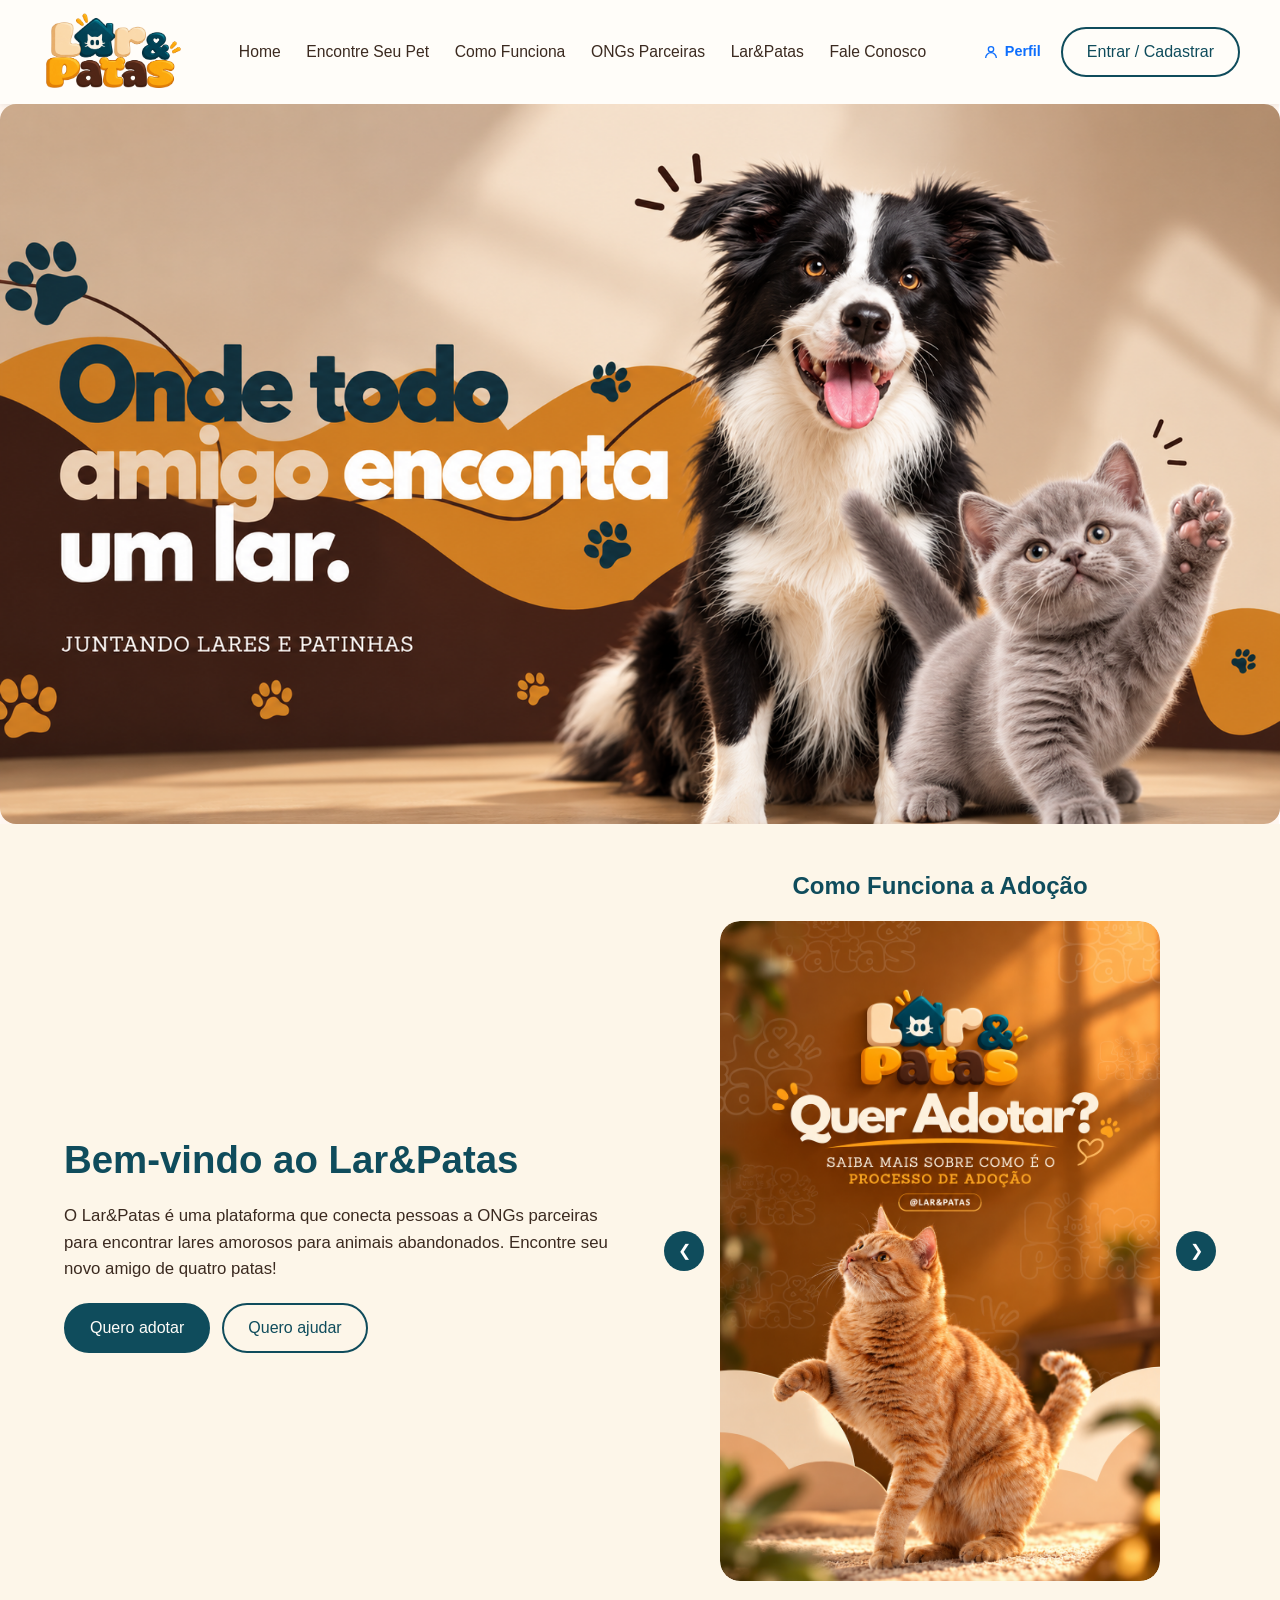
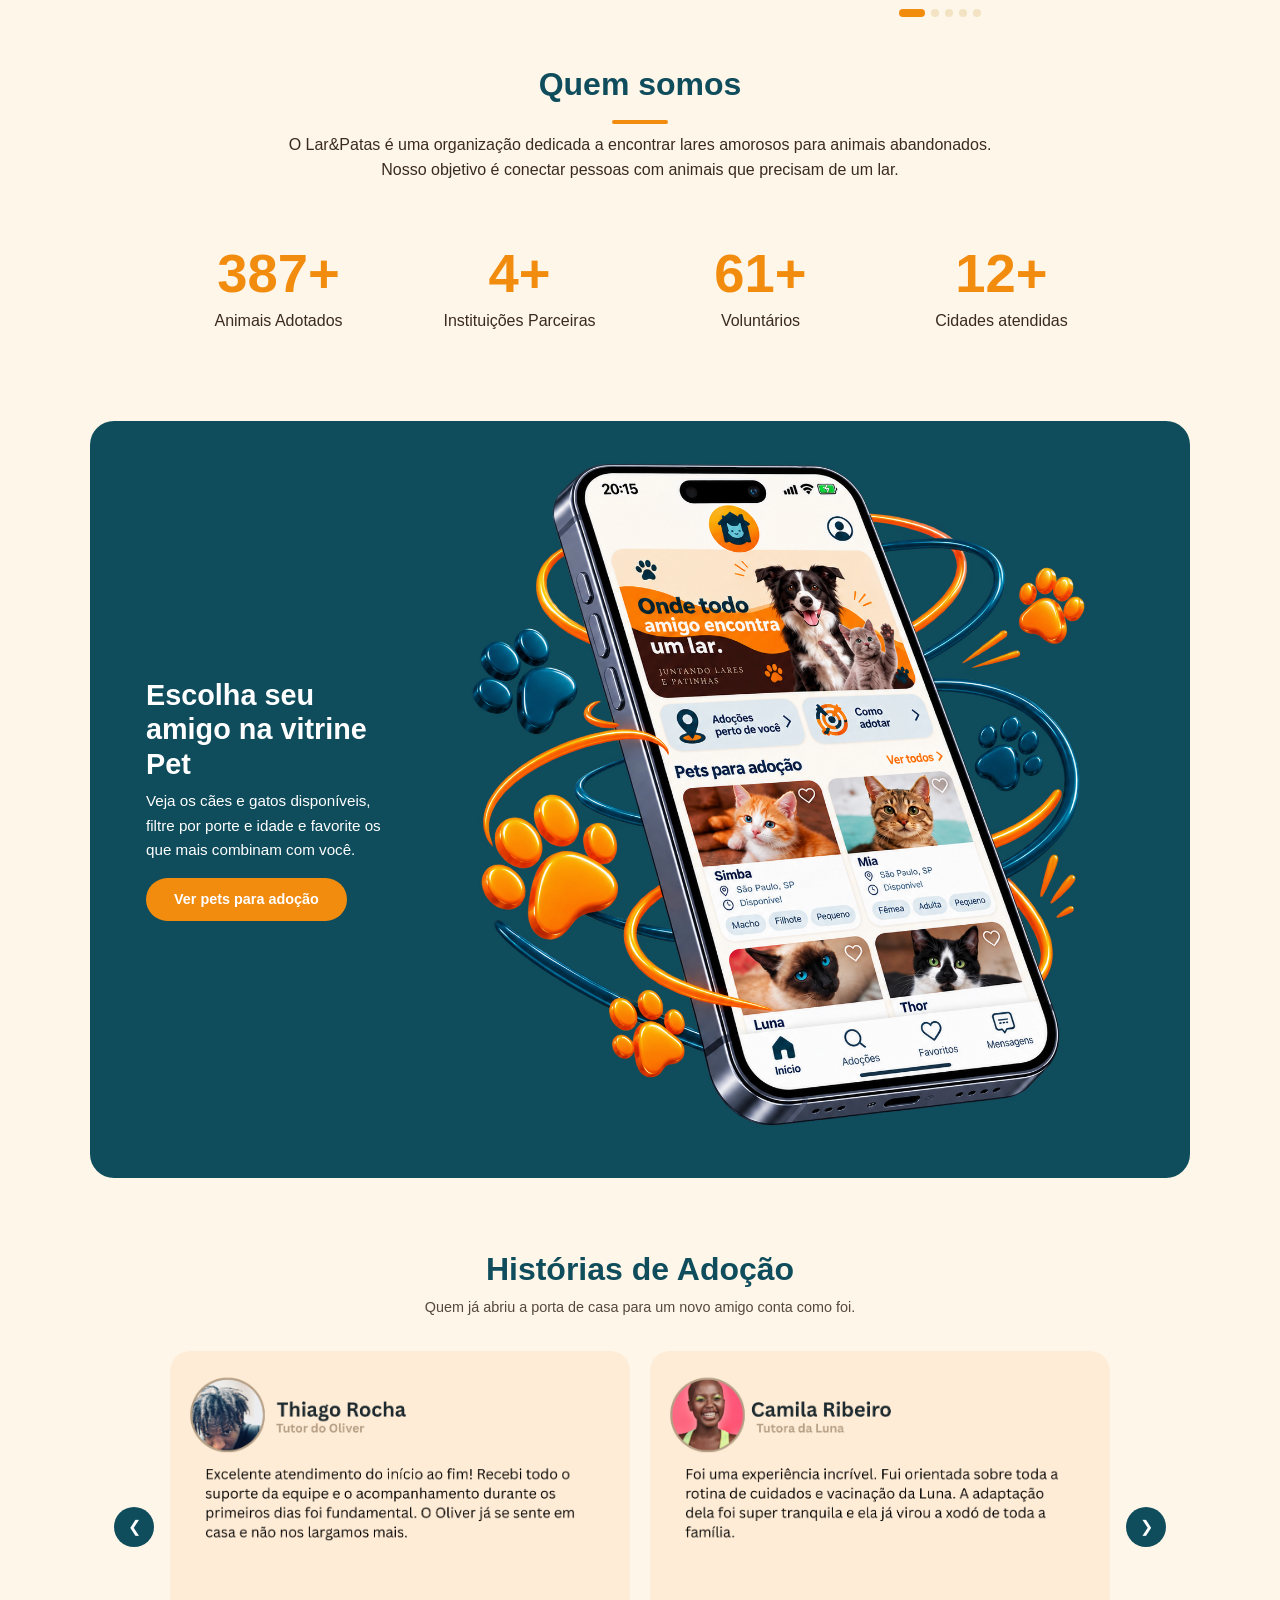
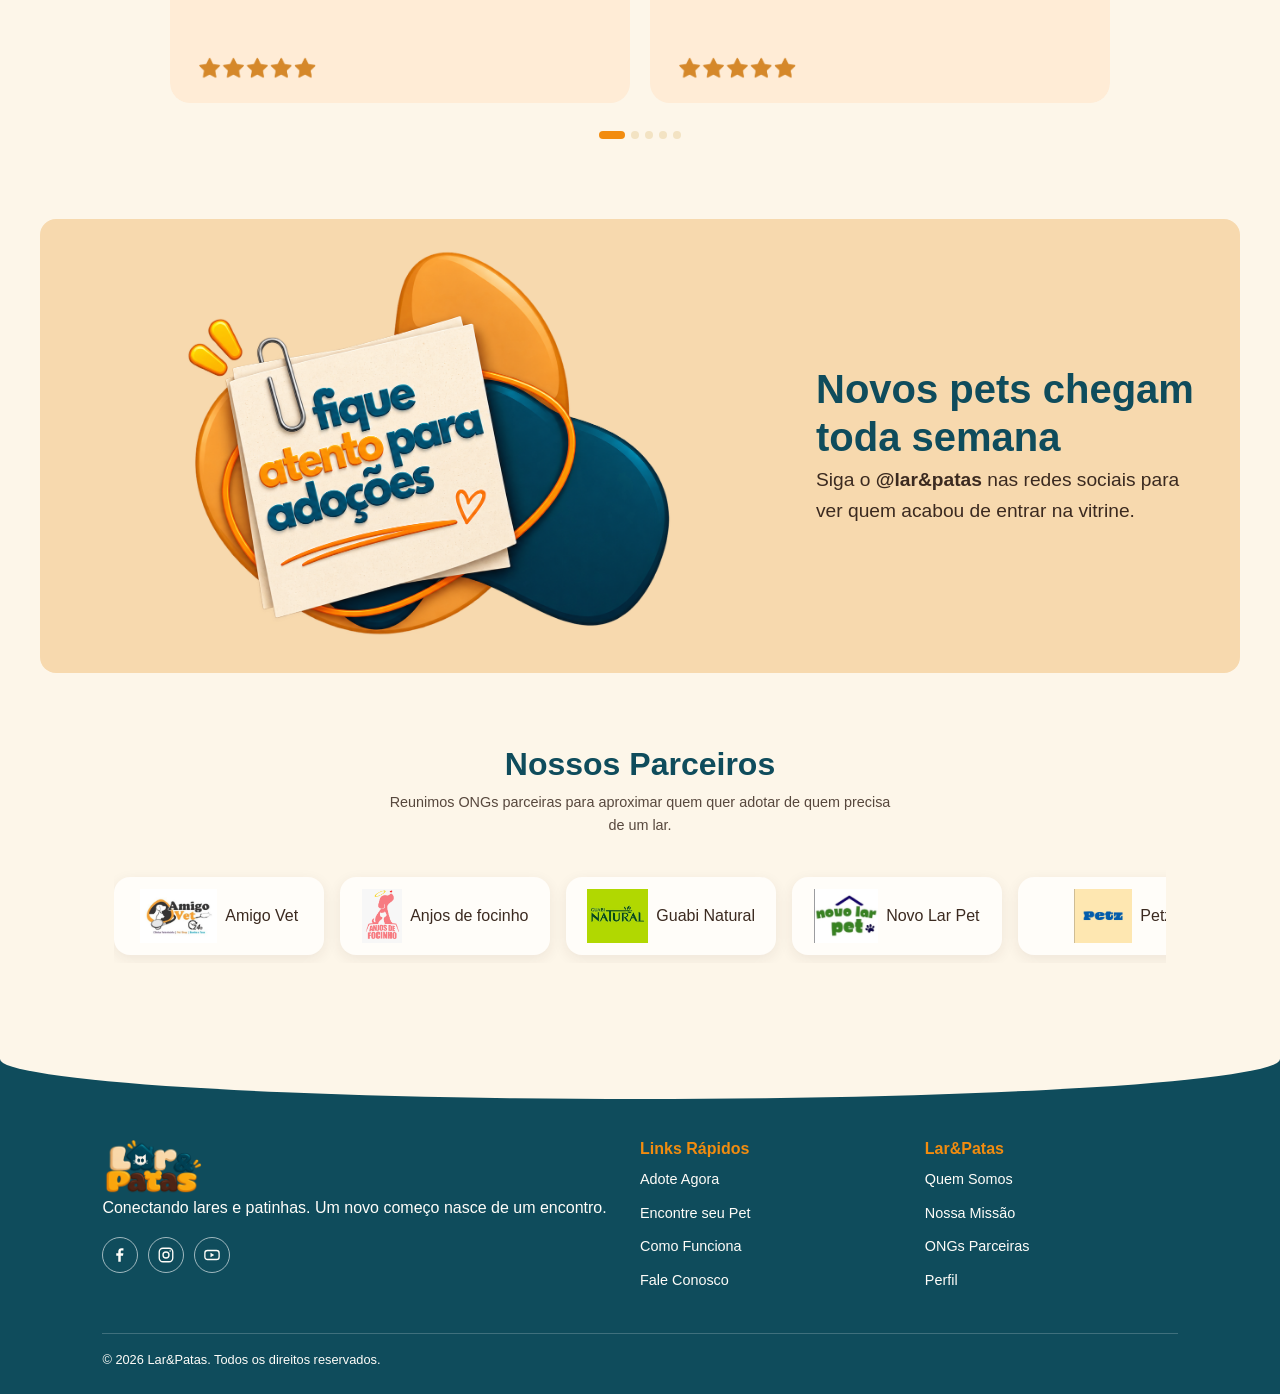
==== commit 45e14efa: "organizando a semântica de page adocao.html" ====
--- a/index.html
+++ b/index.html
@@ -22,7 +22,6 @@
 <body>
     <div class="page">
  
-
     <!-- Topo separado do banner-->
     <header class="topo">
         <a href="index.html" class="logo">
--- a/styles.css
+++ b/styles.css
@@ -332,3 +332,283 @@
     /* Ajusta os botões de perfil */
     .topo-acoes { order: 4;width: 100%; justify-content: center;}
 }
+
+/* ===== Fale conosco ===== */
+.contato-page {
+    padding: 44px 24px 96px;
+}
+
+.contato-hero {
+    display: grid;
+    grid-template-columns: minmax(0, 1fr) minmax(0, .9fr);
+    align-items: center;
+    gap: clamp(32px, 6vw, 80px);
+    max-width: 1160px;
+    margin: 0 auto;
+    padding: clamp(28px, 5vw, 64px);
+    overflow: hidden;
+    background: var(--pessego);
+    border-radius: 32px;
+}
+
+.contato-hero-texto h1 {
+    max-width: 580px;
+    margin: 18px 0;
+    color: var(--petroleo);
+    font-size: clamp(2.4rem, 5vw, 4rem);
+    font-weight: 700;
+    line-height: 1.08;
+}
+
+.contato-hero-texto p {
+    max-width: 520px;
+    margin: 0 0 26px;
+    font-family: var(--fonte-texto);
+    font-size: 1.08rem;
+}
+
+.contato-selo, .contato-etiqueta {
+    display: inline-flex;
+    align-items: center;
+    gap: 8px;
+    color: var(--petroleo);
+    font-family: var(--fonte-texto);
+    font-size: .88rem;
+    font-weight: 700;
+    letter-spacing: .04em;
+    text-transform: uppercase;
+}
+
+.contato-selo {
+    padding: 8px 14px;
+    background: rgba(255, 253, 249, .72);
+    border-radius: 999px;
+}
+
+.contato-selo span { color: var(--laranja); }
+
+.contato-hero-imagem {
+    position: relative;
+    min-height: 300px;
+    overflow: hidden;
+    border: 8px solid var(--branco);
+    border-radius: 28px;
+    box-shadow: 0 18px 40px rgba(59, 42, 32, .16);
+}
+
+.contato-hero-imagem img {
+    position: absolute;
+    width: 100%;
+    height: 100%;
+    object-fit: cover;
+    object-position: 82% center;
+}
+
+.contato-imagem-legenda {
+    position: absolute;
+    right: 14px;
+    bottom: 14px;
+    left: 14px;
+    padding: 11px 16px;
+    background: var(--branco);
+    border-radius: 14px;
+    color: var(--petroleo);
+    font-size: .95rem;
+    font-weight: 600;
+    box-shadow: var(--sombra);
+}
+
+.contato-imagem-legenda span { margin-right: 6px; }
+
+.contato-conteudo {
+    display: grid;
+    grid-template-columns: minmax(260px, .82fr) minmax(0, 1.18fr);
+    align-items: start;
+    gap: clamp(28px, 5vw, 64px);
+    max-width: 1080px;
+    margin: 72px auto 0;
+}
+
+.contato-canais { padding: 20px 0; }
+
+.contato-canais h2, .contato-form-card h2 {
+    margin: 8px 0;
+    font-size: clamp(1.7rem, 3vw, 2.2rem);
+    font-weight: 700;
+}
+
+.contato-intro {
+    margin: 0 0 24px;
+    color: #6b5a4d;
+    font-family: var(--fonte-texto);
+}
+
+.contato-canais address {
+    display: grid;
+    gap: 12px;
+    margin: 28px 0 0;
+}
+
+.contato-canal {
+    display: flex;
+    align-items: center;
+    gap: 14px;
+    min-width: 0;
+    padding: 16px;
+    background: var(--branco);
+    border: 1px solid rgba(15, 76, 92, .08);
+    border-radius: 18px;
+    color: var(--marrom);
+    text-decoration: none;
+    transition: transform .2s, box-shadow .2s, border-color .2s;
+}
+
+a.contato-canal:hover {
+    transform: translateY(-2px);
+    border-color: rgba(15, 76, 92, .24);
+    box-shadow: var(--sombra);
+}
+
+.contato-icone {
+    display: grid;
+    flex: 0 0 46px;
+    width: 46px;
+    height: 46px;
+    place-items: center;
+    background: #fcebd5;
+    border-radius: 14px;
+    color: var(--petroleo);
+}
+
+.contato-icone svg {
+    width: 22px;
+    height: 22px;
+    fill: none;
+    stroke: currentColor;
+    stroke-linecap: round;
+    stroke-linejoin: round;
+    stroke-width: 1.8;
+}
+
+.contato-icone .contato-icone-ponto { fill: currentColor; stroke: none; }
+
+.contato-canal > span:nth-child(2) {
+    display: grid;
+    min-width: 0;
+}
+
+.contato-canal-titulo {
+    color: #75675d;
+    font-family: var(--fonte-texto);
+    font-size: .82rem;
+    font-weight: 600;
+}
+
+.contato-canal-dado {
+    overflow-wrap: anywhere;
+    color: var(--petroleo);
+    font-weight: 600;
+}
+
+.contato-seta {
+    margin-left: auto;
+    color: var(--laranja);
+    font-size: 1.1rem;
+}
+
+.contato-nota {
+    display: flex;
+    gap: 12px;
+    margin-top: 24px;
+    padding: 16px;
+    background: rgba(247, 217, 174, .52);
+    border-radius: 16px;
+}
+
+.contato-nota > span { font-size: 1.3rem; }
+.contato-nota p { margin: 0; font-family: var(--fonte-texto); font-size: .92rem; }
+
+.contato-form-card {
+    padding: clamp(24px, 4vw, 40px);
+    background: var(--branco);
+    border: 1px solid rgba(15, 76, 92, .08);
+    border-radius: 24px;
+    box-shadow: 0 12px 36px rgba(59, 42, 32, .08);
+}
+
+.contato-form {
+    display: grid;
+    gap: 10px;
+    margin-top: 24px;
+}
+
+.contato-form label {
+    margin-top: 6px;
+    color: var(--marrom);
+    font-family: var(--fonte-texto);
+    font-size: .92rem;
+    font-weight: 700;
+}
+
+.contato-form input, .contato-form select, .contato-form textarea {
+    width: 100%;
+    padding: 13px 15px;
+    border: 1px solid #e6ddd1;
+    border-radius: 12px;
+    background: #fff;
+    color: var(--marrom);
+    font-family: var(--fonte-texto);
+    font-size: .96rem;
+    transition: border-color .2s, box-shadow .2s;
+}
+
+.contato-form textarea { min-height: 140px; resize: vertical; }
+
+.contato-form input::placeholder, .contato-form textarea::placeholder { color: #988b81; }
+
+.contato-form input:focus, .contato-form select:focus, .contato-form textarea:focus {
+    border-color: var(--petroleo);
+    outline: none;
+    box-shadow: 0 0 0 3px rgba(15, 76, 92, .12);
+}
+
+.contato-form .btn-primary {
+    display: inline-flex;
+    align-items: center;
+    justify-content: center;
+    gap: 10px;
+    justify-self: start;
+    margin-top: 12px;
+    padding: 12px 24px;
+    border: 2px solid var(--petroleo);
+    border-radius: 999px;
+    background: var(--petroleo);
+    color: var(--branco);
+    font-family: var(--fonte-titulo);
+    font-weight: 600;
+    transition: background .2s, transform .2s;
+}
+
+.contato-form .btn-primary:hover {
+    transform: translateY(-2px);
+    border-color: var(--petroleo);
+    background: var(--laranja);
+    color: var(--branco);
+}
+
+@media (max-width: 800px) {
+    .contato-page { padding: 28px 18px 64px; }
+    .contato-hero { grid-template-columns: 1fr; }
+    .contato-hero-imagem { min-height: 280px; }
+    .contato-conteudo { grid-template-columns: 1fr; margin-top: 48px; }
+    .contato-canais { padding: 0; }
+}
+
+@media (max-width: 480px) {
+    .contato-page { padding-right: 14px; padding-left: 14px; }
+    .contato-hero { gap: 24px; padding: 26px 20px; border-radius: 24px; }
+    .contato-hero-texto h1 { font-size: clamp(2.1rem, 10vw, 2.8rem); }
+    .contato-hero-imagem { min-height: 230px; border-width: 5px; }
+    .contato-form-card { padding: 24px 18px; }
+    .contato-form .btn-primary { justify-self: stretch; }
+}
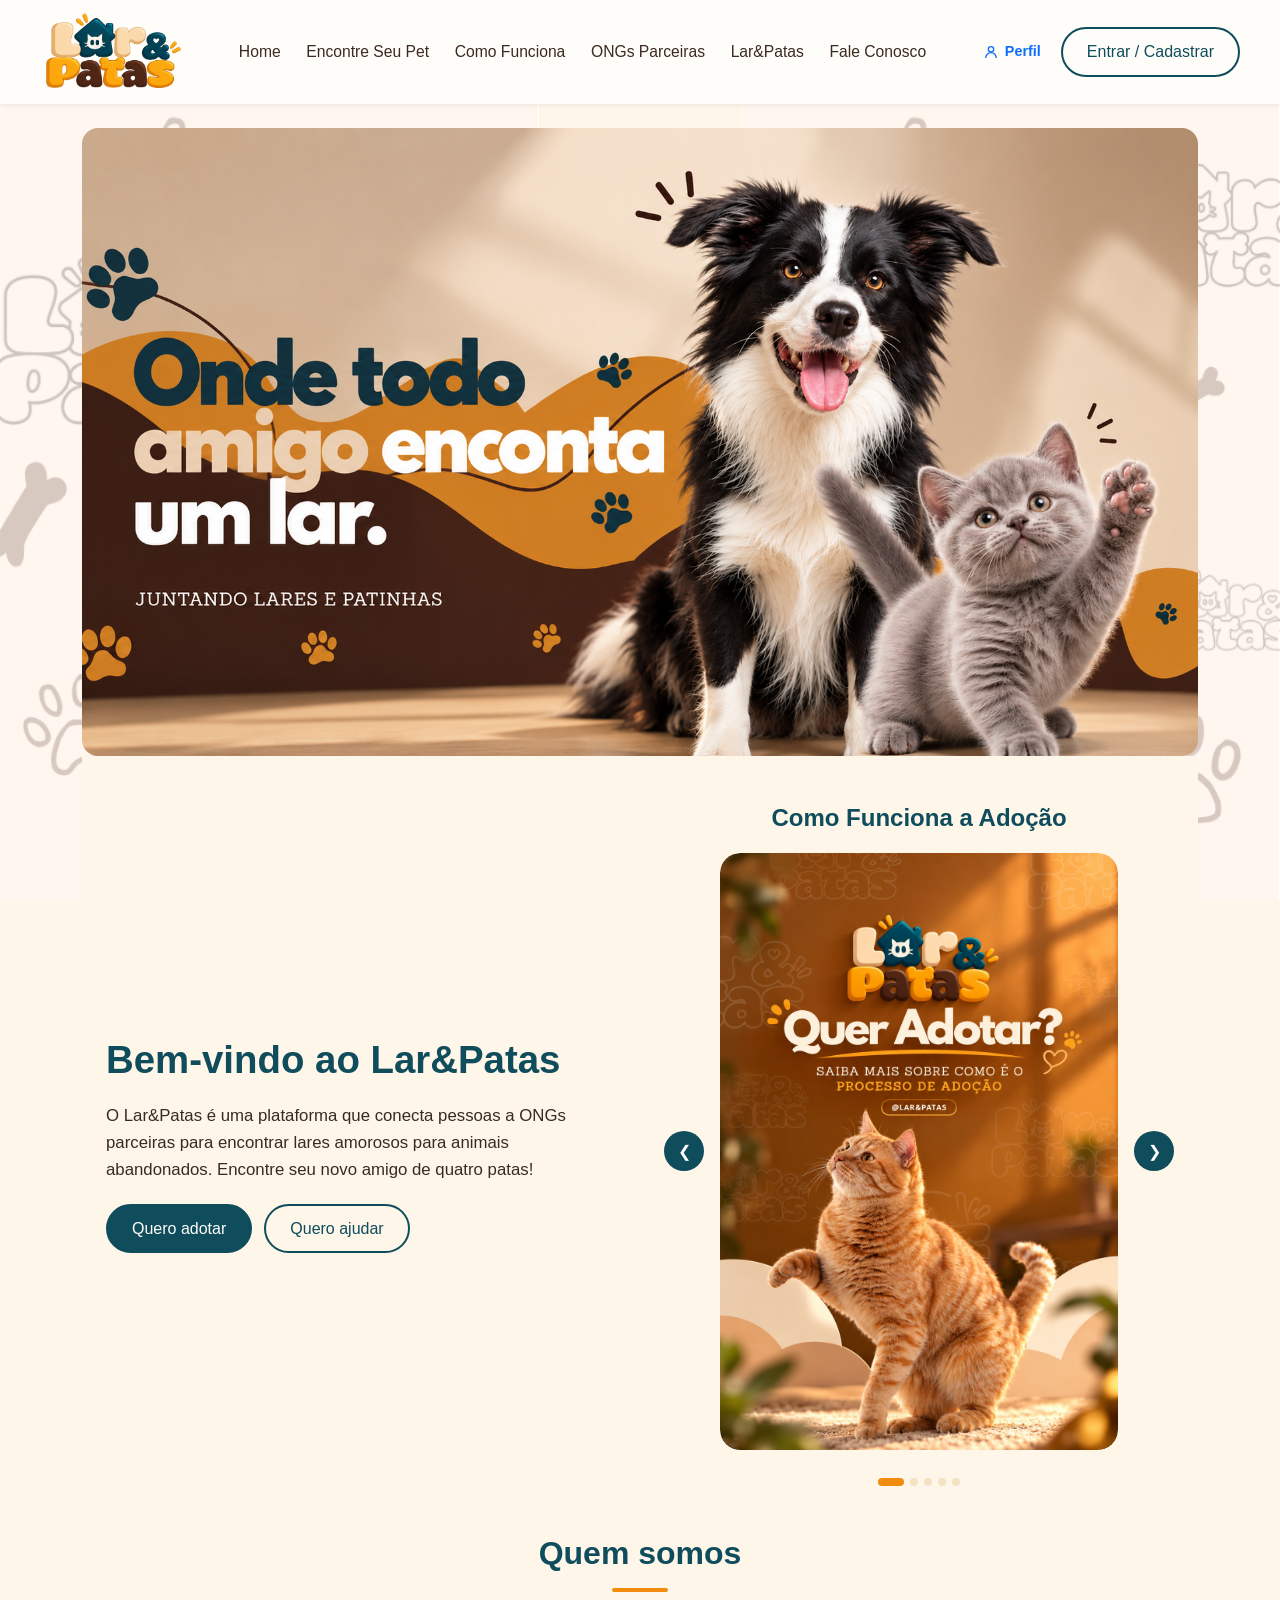
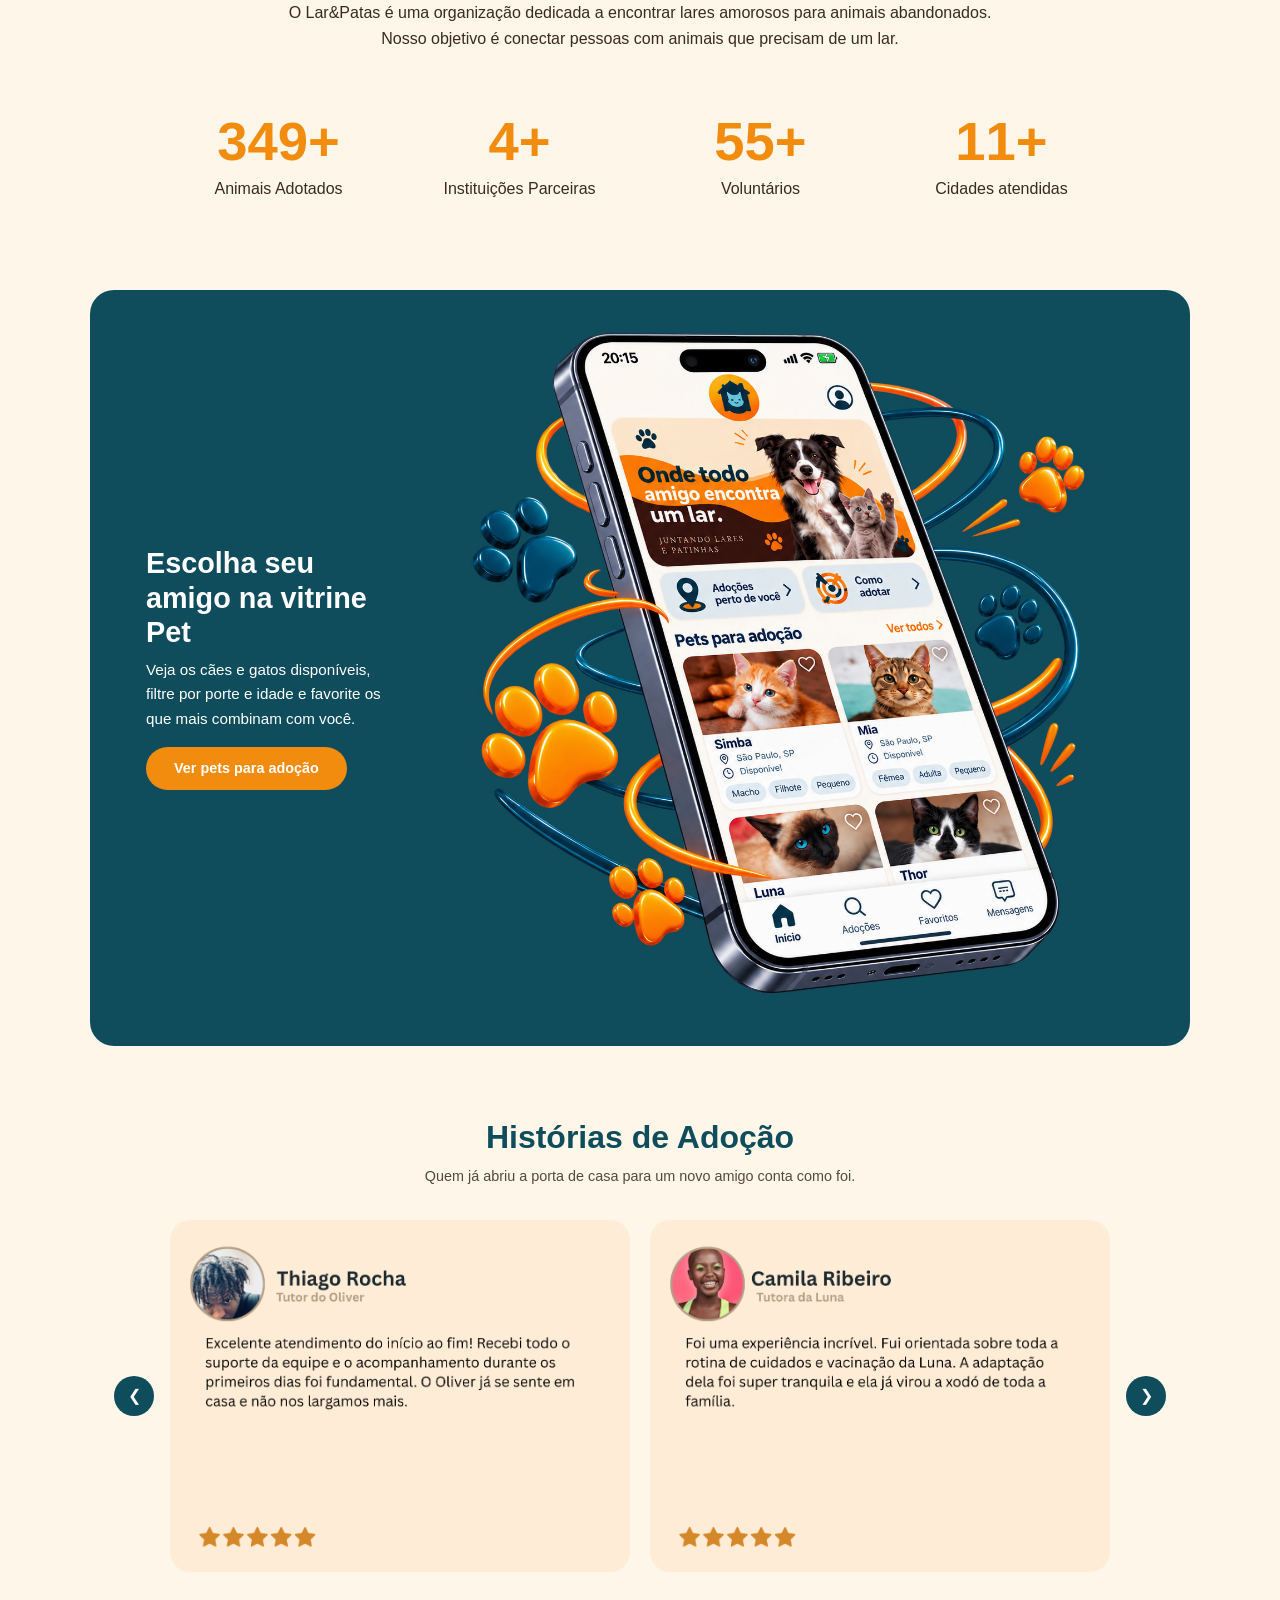
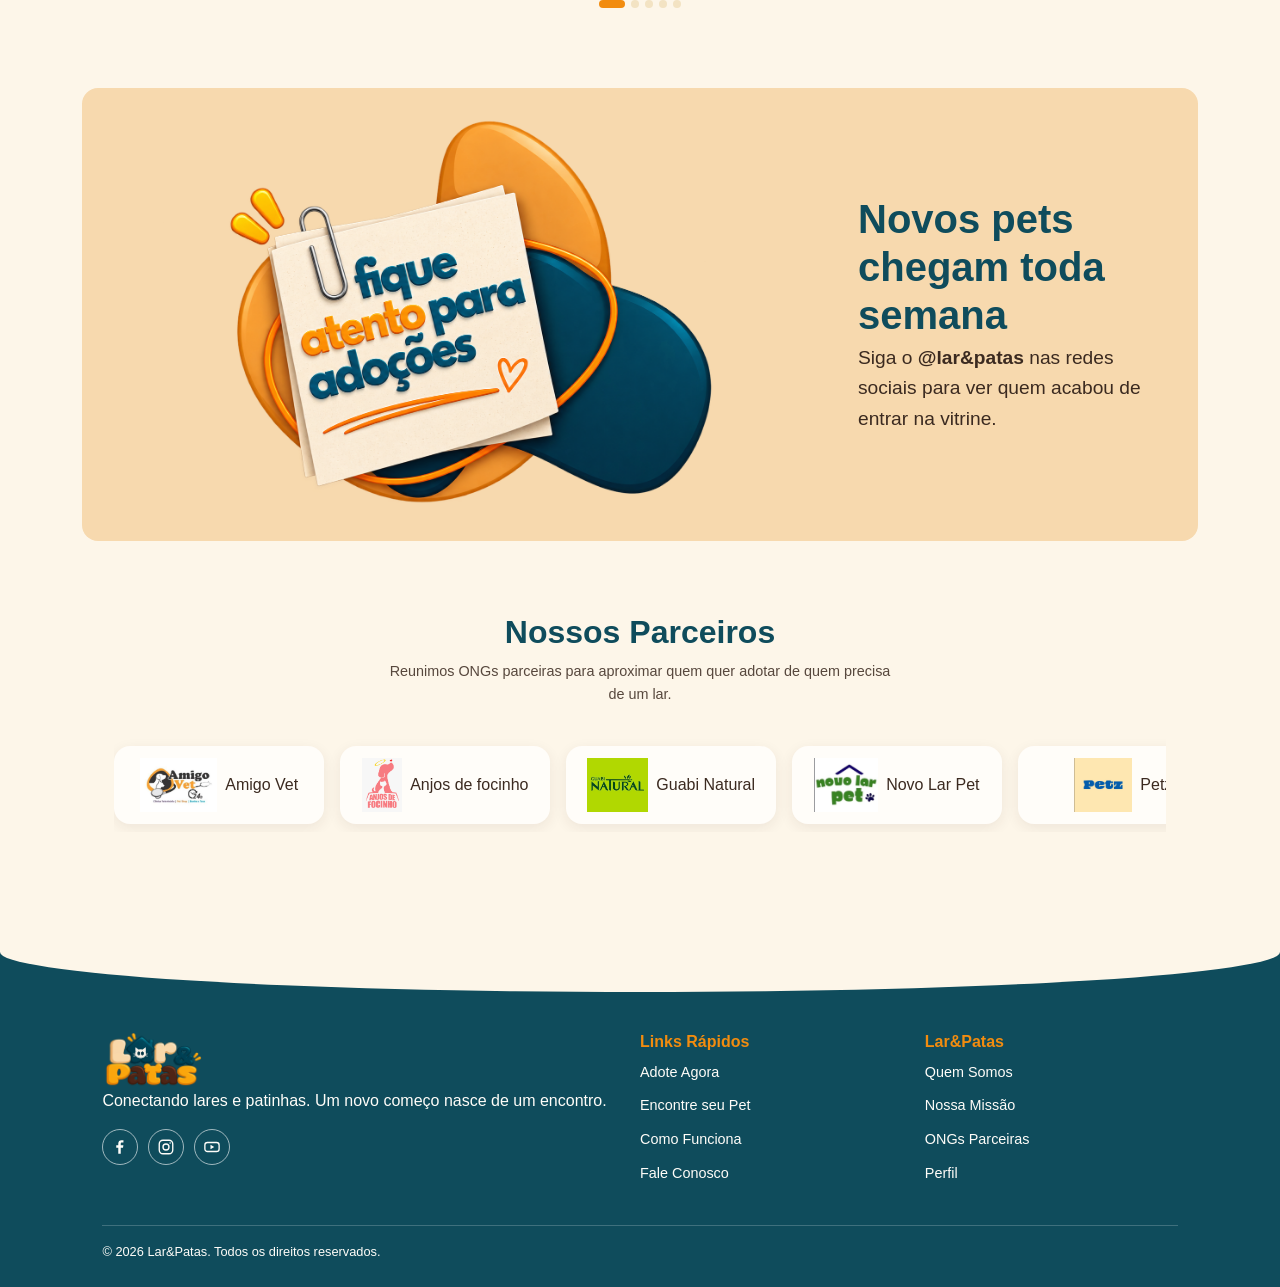
==== commit 4a3f3383: "Ajustadas totas as paginas para ficar no padrão" ====
--- a/index.html
+++ b/index.html
@@ -74,159 +74,164 @@
         </div>
     </header>
 
-    <!-- Banner -->
-    <section class="banner" aria-label="Destaque">
-        <img src="Midias/home/banner.png" alt="Onde todo amigo encontra um lar. Juntando lares e patinhas.">
+    <!--Aplica as classes de grelha e largura responsiva -->
+    <section class="container-fluid py-4">
+        <div class="container-lg mx-auto">
+            <!-- Banner -->
+            <section class="banner" aria-label="Destaque">
+                <img src="Midias/home/banner.png" alt="Onde todo amigo encontra um lar. Juntando lares e patinhas.">
+            </section>
+
+            <main>
+                <!--Boa vindas-->
+                <section class="hero">
+                <div class="hero-texto">
+                    <h1>Bem-vindo ao Lar&Patas</h1>
+                    <p>
+                    O Lar&Patas é uma plataforma que conecta pessoas
+                    a ONGs parceiras para encontrar lares amorosos
+                    para animais abandonados.
+                    Encontre seu novo amigo de quatro patas!
+                    </p>
+
+                    <div class="hero-actions">
+                    <a href="como-funciona.html" class="botao botao-primario">
+                        Quero adotar
+                    </a>
+                    <a href="contato.html" class="botao botao-contorno">
+                        Quero ajudar
+                    </a>
+                    </div>
+                </div>
+
+                <!--Como funciona (carrossel)-->
+                <div class="hero-carrossel">
+                    <h2>Como Funciona a Adoção</h2>
+
+                    <div class="carrossel" data-carrossel data-autoplay="4000">
+                    <button class="carrossel-btn prev" type="button"
+                            aria-label="Slide anterior">&#10094;</button>
+
+                    <div class="carrossel-viewport">
+                        <div class="carrossel-track">
+                        <figure class="slide">
+                            <img src="Midias/home/carrossel1.png" alt="Processo de adoção">
+                        </figure>
+                        <figure class="slide">
+                            <img src="Midias/home/carrossel2.png" alt="Gostou de algum pet?">
+                        </figure>
+                        <figure class="slide">
+                            <img src="Midias/home/carrossel3.png" alt="Período de espera">
+                        </figure>
+                        <figure class="slide">
+                            <img src="Midias/home/carrossel4.png" alt="Vitrine Pet">
+                        </figure>
+                        <figure class="slide">
+                            <img src="Midias/home/carrossel5.png" alt="Como ajudar">
+                        </figure>
+                        </div>
+                    </div>
+
+                    <button class="carrossel-btn next" type="button"
+                            aria-label="Próximo slide">&#10095;</button>
+                    <div class="carrossel-dots"></div>
+                    </div>
+                </div>
+                </section>
+
+        
+                <!-- Sobre + números -->
+                <section class="section about" id="sobre" aria-labelledby="t-sobre">
+                    <div class="section-head">
+                        <h2 id="t-sobre">Quem somos</h2>
+                        <p>O Lar&amp;Patas é uma organização dedicada a encontrar lares amorosos para animais abandonados. Nosso objetivo é conectar pessoas com animais que precisam de um lar.</p>
+                    </div>
+        
+                    <ul class="stats" aria-label="Nossos números">
+                        <li>
+                            <span class="stat-num" data-target="469">0+</span>
+                            <span class="stat-label">Animais Adotados</span>
+                        </li>
+                        <li>
+                            <span class="stat-num"data-target="6">0+</span>
+                            <span class="stat-label">Instituições Parceiras</span>
+                        </li>
+                        <li>
+                            <span class="stat-num"data-target="75">0+</span>
+                            <span class="stat-label">Voluntários</span>
+                        </li>
+                        <li>
+                            <span class="stat-num"data-target="15">0+</span>
+                            <span class="stat-label">Cidades atendidas</span>
+                        </li>
+                    </ul>
+                </section>
+        
+                
+                <!-- Vitrine -->
+                <section class="vitrine" aria-labelledby="t-vitrine">
+                    <div class="vitrine-texto">
+                        <h2 id="t-vitrine">Escolha seu amigo na vitrine Pet</h2>
+                        <p>Veja os cães e gatos disponíveis, filtre por porte e idade e favorite os que mais combinam com você.</p>
+                        <a href="conheca-pets.html" class="btn-laranja">Ver pets para adoção</a>
+                    </div>
+                    <img src="Midias/home/celular.png" alt="Celular mostrando o aplicativo do Lar&amp;Patas">
+                </section>
+
+                <!-- Histórias de adoção (carrossel que passa sozinho) -->
+                <section class="secao" id="historias" aria-labelledby="t-historias">
+                    <div class="secao-titulo">
+                        <h2 id="t-historias">Histórias de Adoção</h2>
+                        <p>Quem já abriu a porta de casa para um novo amigo conta como foi.</p>
+                    </div>
+
+                    <div class="carrossel carrossel-historias" data-carrossel data-autoplay="5000" aria-roledescription="carrossel" aria-label="Histórias de adoção">
+                        <button class="carrossel-btn prev" type="button" aria-label="História anterior">&#10094;</button>
+                        <div class="carrossel-viewport">
+                            <div class="carrossel-track">
+                            <figure class="slide"><img src="Midias/avaliações/Maria de Lurdes (1).png" alt="Thiago e seu novo amigo"></figure>
+                            <figure class="slide"><img src="Midias/avaliações/Maria de Lurdes (2).png" alt="Camila e seu novo amigo" loading="lazy"></figure>
+                            <figure class="slide"><img src="Midias/avaliações/Maria de Lurdes (3).png" alt="Rodrigo e seu novo amigo" loading="lazy"></figure>
+                            <figure class="slide"><img src="Midias/avaliações/Maria de Lurdes (4).png" alt="Maria e seu novo amigo" loading="lazy"></figure>
+                            <figure class="slide"><img src="Midias/avaliações/Maria de Lurdes (5).png" alt="Lucas e seu novo amigo" loading="lazy"></figure>
+                            <figure class="slide"><img src="Midias/avaliações/Maria de Lurdes (6).png" alt="Fernanda e seu novo amigo" loading="lazy"></figure>
+                        </div>
+                        <button class="carrossel-btn next" type="button" aria-label="Próxima história">&#10095;</button>
+                        <div class="carrossel-dots" role="tablist" aria-label="Escolher história"></div>
+                    </div>
+                </section>
+        
+
+                <!-- Aviso -->
+                <section class="aviso" aria-labelledby="t-aviso">
+                    <img src="Midias/home/elemento.png" alt="Fique atento para adoções" loading="lazy">
+                    <div>
+                        <h2 id="t-aviso">Novos pets chegam toda semana</h2>
+                        <p>Siga o <strong>@lar&amp;patas</strong> nas redes sociais para ver quem acabou de entrar na vitrine.</p>
+                    </div>
+                </section>
+
+                <!-- Parceiros (faixa que passa continuamente) -->
+                <section class="secao secao-parceiros" id="parceiros" aria-labelledby="t-parceiros">
+                    <div class="secao-titulo">
+                        <h2 id="t-parceiros">Nossos Parceiros</h2>
+                        <p>Reunimos ONGs parceiras para aproximar quem quer adotar de quem precisa de um lar.</p>
+                    </div>
+
+                    <div class="marquee" aria-label="Parceiros do Lar&amp;Patas">
+                        <ul class="marquee-track">
+                            <li><img src="Midias/home/amigo_vet.png" alt=""><span>Amigo Vet</span></li>
+                            <li><img src="Midias/home/anjos_de_focinho.png" alt=""><span>Anjos de focinho</span></li>
+                            <li><img src="Midias/home/guabi.png" alt=""><span>Guabi Natural</span></li>
+                            <li><img src="Midias/home/novo_lar.png" alt=""><span>Novo Lar Pet</span></li>
+                            <li><img src="Midias/home/petz.png" alt=""><span>Petz</span></li>
+                            <li><img src="Midias/home/vetvida.png" alt=""><span>VetVida</span></li>
+                        </ul>
+                    </div>
+                </section>
+            </main>
+        </div>
     </section>
-
-    <main>
-        <!--Boa vindas-->
-        <section class="hero">
-        <div class="hero-texto">
-            <h1>Bem-vindo ao Lar&Patas</h1>
-            <p>
-            O Lar&Patas é uma plataforma que conecta pessoas
-            a ONGs parceiras para encontrar lares amorosos
-            para animais abandonados.
-            Encontre seu novo amigo de quatro patas!
-            </p>
-
-            <div class="hero-actions">
-            <a href="como-funciona.html" class="botao botao-primario">
-                Quero adotar
-            </a>
-            <a href="contato.html" class="botao botao-contorno">
-                Quero ajudar
-            </a>
-            </div>
-        </div>
-
-        <!--Como funciona (carrossel)-->
-        <div class="hero-carrossel">
-            <h2>Como Funciona a Adoção</h2>
-
-            <div class="carrossel" data-carrossel data-autoplay="4000">
-            <button class="carrossel-btn prev" type="button"
-                    aria-label="Slide anterior">&#10094;</button>
-
-            <div class="carrossel-viewport">
-                <div class="carrossel-track">
-                <figure class="slide">
-                    <img src="Midias/home/carrossel1.png" alt="Processo de adoção">
-                </figure>
-                <figure class="slide">
-                    <img src="Midias/home/carrossel2.png" alt="Gostou de algum pet?">
-                </figure>
-                <figure class="slide">
-                    <img src="Midias/home/carrossel3.png" alt="Período de espera">
-                </figure>
-                <figure class="slide">
-                    <img src="Midias/home/carrossel4.png" alt="Vitrine Pet">
-                </figure>
-                <figure class="slide">
-                    <img src="Midias/home/carrossel5.png" alt="Como ajudar">
-                </figure>
-                </div>
-            </div>
-
-            <button class="carrossel-btn next" type="button"
-                    aria-label="Próximo slide">&#10095;</button>
-            <div class="carrossel-dots"></div>
-            </div>
-        </div>
-        </section>
-
- 
-        <!-- Sobre + números -->
-        <section class="section about" id="sobre" aria-labelledby="t-sobre">
-            <div class="section-head">
-                <h2 id="t-sobre">Quem somos</h2>
-                <p>O Lar&amp;Patas é uma organização dedicada a encontrar lares amorosos para animais abandonados. Nosso objetivo é conectar pessoas com animais que precisam de um lar.</p>
-            </div>
- 
-            <ul class="stats" aria-label="Nossos números">
-                <li>
-                    <span class="stat-num" data-target="469">0+</span>
-                    <span class="stat-label">Animais Adotados</span>
-                </li>
-                <li>
-                    <span class="stat-num"data-target="6">0+</span>
-                    <span class="stat-label">Instituições Parceiras</span>
-                </li>
-                <li>
-                    <span class="stat-num"data-target="75">0+</span>
-                    <span class="stat-label">Voluntários</span>
-                </li>
-                <li>
-                    <span class="stat-num"data-target="15">0+</span>
-                    <span class="stat-label">Cidades atendidas</span>
-                </li>
-            </ul>
-        </section>
- 
-        
-        <!-- Vitrine -->
-        <section class="vitrine" aria-labelledby="t-vitrine">
-            <div class="vitrine-texto">
-                <h2 id="t-vitrine">Escolha seu amigo na vitrine Pet</h2>
-                <p>Veja os cães e gatos disponíveis, filtre por porte e idade e favorite os que mais combinam com você.</p>
-                <a href="conheca-pets.html" class="btn-laranja">Ver pets para adoção</a>
-            </div>
-            <img src="Midias/home/celular.png" alt="Celular mostrando o aplicativo do Lar&amp;Patas">
-        </section>
-
-        <!-- Histórias de adoção (carrossel que passa sozinho) -->
-        <section class="secao" id="historias" aria-labelledby="t-historias">
-            <div class="secao-titulo">
-                <h2 id="t-historias">Histórias de Adoção</h2>
-                <p>Quem já abriu a porta de casa para um novo amigo conta como foi.</p>
-            </div>
-
-            <div class="carrossel carrossel-historias" data-carrossel data-autoplay="5000" aria-roledescription="carrossel" aria-label="Histórias de adoção">
-                <button class="carrossel-btn prev" type="button" aria-label="História anterior">&#10094;</button>
-                <div class="carrossel-viewport">
-                    <div class="carrossel-track">
-                    <figure class="slide"><img src="Midias/avaliações/Maria de Lurdes (1).png" alt="Thiago e seu novo amigo"></figure>
-                    <figure class="slide"><img src="Midias/avaliações/Maria de Lurdes (2).png" alt="Camila e seu novo amigo" loading="lazy"></figure>
-                    <figure class="slide"><img src="Midias/avaliações/Maria de Lurdes (3).png" alt="Rodrigo e seu novo amigo" loading="lazy"></figure>
-                    <figure class="slide"><img src="Midias/avaliações/Maria de Lurdes (4).png" alt="Maria e seu novo amigo" loading="lazy"></figure>
-                    <figure class="slide"><img src="Midias/avaliações/Maria de Lurdes (5).png" alt="Lucas e seu novo amigo" loading="lazy"></figure>
-                    <figure class="slide"><img src="Midias/avaliações/Maria de Lurdes (6).png" alt="Fernanda e seu novo amigo" loading="lazy"></figure>
-                </div>
-                <button class="carrossel-btn next" type="button" aria-label="Próxima história">&#10095;</button>
-                <div class="carrossel-dots" role="tablist" aria-label="Escolher história"></div>
-            </div>
-        </section>
- 
-
-        <!-- Aviso -->
-        <section class="aviso" aria-labelledby="t-aviso">
-            <img src="Midias/home/elemento.png" alt="Fique atento para adoções" loading="lazy">
-            <div>
-                <h2 id="t-aviso">Novos pets chegam toda semana</h2>
-                <p>Siga o <strong>@lar&amp;patas</strong> nas redes sociais para ver quem acabou de entrar na vitrine.</p>
-            </div>
-        </section>
-
-        <!-- Parceiros (faixa que passa continuamente) -->
-        <section class="secao secao-parceiros" id="parceiros" aria-labelledby="t-parceiros">
-            <div class="secao-titulo">
-                <h2 id="t-parceiros">Nossos Parceiros</h2>
-                <p>Reunimos ONGs parceiras para aproximar quem quer adotar de quem precisa de um lar.</p>
-            </div>
-
-            <div class="marquee" aria-label="Parceiros do Lar&amp;Patas">
-                <ul class="marquee-track">
-                    <li><img src="Midias/home/amigo_vet.png" alt=""><span>Amigo Vet</span></li>
-                    <li><img src="Midias/home/anjos_de_focinho.png" alt=""><span>Anjos de focinho</span></li>
-                    <li><img src="Midias/home/guabi.png" alt=""><span>Guabi Natural</span></li>
-                    <li><img src="Midias/home/novo_lar.png" alt=""><span>Novo Lar Pet</span></li>
-                    <li><img src="Midias/home/petz.png" alt=""><span>Petz</span></li>
-                    <li><img src="Midias/home/vetvida.png" alt=""><span>VetVida</span></li>
-                </ul>
-            </div>
-        </section>
-    </main>
 
  <!-- Rodapé -->
         <footer class="footer">
--- a/styles.css
+++ b/styles.css
@@ -338,51 +338,24 @@
     padding: 44px 24px 96px;
 }
 
-.contato-hero {
-    display: grid;
-    grid-template-columns: minmax(0, 1fr) minmax(0, .9fr);
-    align-items: center;
-    gap: clamp(32px, 6vw, 80px);
-    max-width: 1160px;
-    margin: 0 auto;
-    padding: clamp(28px, 5vw, 64px);
-    overflow: hidden;
-    background: var(--pessego);
-    border-radius: 32px;
-}
-
-.contato-hero-texto h1 {
-    max-width: 580px;
-    margin: 18px 0;
-    color: var(--petroleo);
-    font-size: clamp(2.4rem, 5vw, 4rem);
-    font-weight: 700;
-    line-height: 1.08;
-}
-
-.contato-hero-texto p {
-    max-width: 520px;
-    margin: 0 0 26px;
-    font-family: var(--fonte-texto);
-    font-size: 1.08rem;
-}
-
-.contato-selo, .contato-etiqueta {
-    display: inline-flex;
-    align-items: center;
-    gap: 8px;
-    color: var(--petroleo);
-    font-family: var(--fonte-texto);
-    font-size: .88rem;
-    font-weight: 700;
-    letter-spacing: .04em;
-    text-transform: uppercase;
-}
-
-.contato-selo {
-    padding: 8px 14px;
-    background: rgba(255, 253, 249, .72);
-    border-radius: 999px;
+.contato-hero {display: grid; grid-template-columns: minmax(0, 1fr) minmax(0, .9fr);
+  align-items: center; gap: clamp(32px, 6vw, 80px);  max-width: 1160px;  margin: 0 auto;
+  padding: clamp(28px, 5vw, 64px);  overflow: hidden;  background: var(--pessego);  border-radius: 32px;
+}
+
+.contato-hero-texto h1 {  max-width: 580px;  margin: 18px 0;  color: var(--petroleo);
+    font-size: clamp(2.4rem, 5vw, 4rem);  font-weight: 700;  line-height: 1.08;
+}
+
+.contato-hero-texto p { max-width: 520px; margin: 0 0 26px; font-family: var(--fonte-texto); font-size: 1.08rem;
+}
+
+.contato-selo, .contato-etiqueta { display: inline-flex; align-items: center; gap: 8px;
+    color: var(--petroleo); font-family: var(--fonte-texto); font-size: .88rem; font-weight: 700;
+    letter-spacing: .04em; text-transform: uppercase;
+}
+
+.contato-selo { padding: 8px 14px;  background: rgba(255, 253, 249, .72);  border-radius: 999px;
 }
 
 .contato-selo span { color: var(--laranja); }
@@ -396,144 +369,75 @@
     box-shadow: 0 18px 40px rgba(59, 42, 32, .16);
 }
 
-.contato-hero-imagem img {
+.contato-hero-imagem img,
+.contato-hero-imagem video {
     position: absolute;
     width: 100%;
     height: 100%;
     object-fit: cover;
     object-position: 82% center;
 }
-
-.contato-imagem-legenda {
-    position: absolute;
-    right: 14px;
-    bottom: 14px;
-    left: 14px;
-    padding: 11px 16px;
-    background: var(--branco);
-    border-radius: 14px;
-    color: var(--petroleo);
-    font-size: .95rem;
-    font-weight: 600;
-    box-shadow: var(--sombra);
+.contato-imagem-legenda {  position: absolute; right: 14px; bottom: 14px;  left: 14px;
+    padding: 11px 16px; background: var(--branco); border-radius: 14px; color: var(--petroleo);
+    font-size: .95rem; font-weight: 600;  box-shadow: var(--sombra);
 }
 
 .contato-imagem-legenda span { margin-right: 6px; }
 
-.contato-conteudo {
-    display: grid;
-    grid-template-columns: minmax(260px, .82fr) minmax(0, 1.18fr);
-    align-items: start;
-    gap: clamp(28px, 5vw, 64px);
-    max-width: 1080px;
-    margin: 72px auto 0;
+.contato-conteudo {display: grid; grid-template-columns: minmax(260px, .82fr) minmax(0, 1.18fr);  align-items: start;
+    gap: clamp(28px, 5vw, 64px);  max-width: 1080px;  margin: 72px auto 0;
 }
 
 .contato-canais { padding: 20px 0; }
 
-.contato-canais h2, .contato-form-card h2 {
-    margin: 8px 0;
-    font-size: clamp(1.7rem, 3vw, 2.2rem);
-    font-weight: 700;
-}
-
-.contato-intro {
-    margin: 0 0 24px;
-    color: #6b5a4d;
-    font-family: var(--fonte-texto);
-}
-
-.contato-canais address {
-    display: grid;
-    gap: 12px;
-    margin: 28px 0 0;
-}
-
-.contato-canal {
-    display: flex;
-    align-items: center;
-    gap: 14px;
-    min-width: 0;
-    padding: 16px;
-    background: var(--branco);
-    border: 1px solid rgba(15, 76, 92, .08);
-    border-radius: 18px;
-    color: var(--marrom);
-    text-decoration: none;
-    transition: transform .2s, box-shadow .2s, border-color .2s;
-}
-
-a.contato-canal:hover {
-    transform: translateY(-2px);
-    border-color: rgba(15, 76, 92, .24);
-    box-shadow: var(--sombra);
-}
-
-.contato-icone {
-    display: grid;
-    flex: 0 0 46px;
-    width: 46px;
-    height: 46px;
-    place-items: center;
-    background: #fcebd5;
-    border-radius: 14px;
-    color: var(--petroleo);
-}
-
-.contato-icone svg {
-    width: 22px;
-    height: 22px;
-    fill: none;
-    stroke: currentColor;
-    stroke-linecap: round;
-    stroke-linejoin: round;
-    stroke-width: 1.8;
+.contato-canais h2, .contato-form-card h2 {  margin: 8px 0;  font-size: clamp(1.7rem, 3vw, 2.2rem);  font-weight: 700;
+}
+
+.contato-intro { margin: 0 0 24px; color: #6b5a4d; font-family: var(--fonte-texto);
+}
+
+.contato-canais address { display: grid; gap: 12px; margin: 28px 0 0;
+}
+
+.contato-canal {  display: flex; align-items: center;gap: 14px; min-width: 0; padding: 16px;
+    background: var(--branco); border: 1px solid rgba(15, 76, 92, .08); border-radius: 18px;color: var(--marrom);
+    text-decoration: none;transition: transform .2s, box-shadow .2s, border-color .2s;
+}
+
+a.contato-canal:hover {transform: translateY(-2px); border-color: rgba(15, 76, 92, .24); box-shadow: var(--sombra);
+}
+
+.contato-icone { display: grid; flex: 0 0 46px; width: 46px; height: 46px; place-items: center;
+    background: #fcebd5; border-radius: 14px;  color: var(--petroleo);
+}
+
+.contato-icone svg { width: 22px; height: 22px; fill: none; stroke: currentColor; stroke-linecap: round;
+    stroke-linejoin: round; stroke-width: 1.8;
 }
 
 .contato-icone .contato-icone-ponto { fill: currentColor; stroke: none; }
 
-.contato-canal > span:nth-child(2) {
-    display: grid;
-    min-width: 0;
-}
-
-.contato-canal-titulo {
-    color: #75675d;
-    font-family: var(--fonte-texto);
-    font-size: .82rem;
-    font-weight: 600;
-}
-
-.contato-canal-dado {
-    overflow-wrap: anywhere;
-    color: var(--petroleo);
-    font-weight: 600;
-}
-
-.contato-seta {
-    margin-left: auto;
-    color: var(--laranja);
-    font-size: 1.1rem;
-}
-
-.contato-nota {
-    display: flex;
-    gap: 12px;
-    margin-top: 24px;
-    padding: 16px;
-    background: rgba(247, 217, 174, .52);
-    border-radius: 16px;
+.contato-canal > span:nth-child(2) { display: grid; min-width: 0;
+}
+
+.contato-canal-titulo { color: #75675d; font-family: var(--fonte-texto); font-size: .82rem;  font-weight: 600;
+}
+
+.contato-canal-dado { overflow-wrap: anywhere; color: var(--petroleo); font-weight: 600;
+}
+
+.contato-seta { margin-left: auto; color: var(--laranja); font-size: 1.1rem;
+}
+
+.contato-nota { display: flex; gap: 12px; margin-top: 24px; padding: 16px;
+    background: rgba(247, 217, 174, .52); border-radius: 16px;
 }
 
 .contato-nota > span { font-size: 1.3rem; }
 .contato-nota p { margin: 0; font-family: var(--fonte-texto); font-size: .92rem; }
 
-.contato-form-card {
-    padding: clamp(24px, 4vw, 40px);
-    background: var(--branco);
-    border: 1px solid rgba(15, 76, 92, .08);
-    border-radius: 24px;
-    box-shadow: 0 12px 36px rgba(59, 42, 32, .08);
+.contato-form-card { padding: clamp(24px, 4vw, 40px); background: var(--branco); border: 1px solid rgba(15, 76, 92, .08);
+    border-radius: 24px; box-shadow: 0 12px 36px rgba(59, 42, 32, .08);
 }
 
 .contato-form {
@@ -567,33 +471,15 @@
 .contato-form input::placeholder, .contato-form textarea::placeholder { color: #988b81; }
 
 .contato-form input:focus, .contato-form select:focus, .contato-form textarea:focus {
-    border-color: var(--petroleo);
-    outline: none;
-    box-shadow: 0 0 0 3px rgba(15, 76, 92, .12);
-}
-
-.contato-form .btn-primary {
-    display: inline-flex;
-    align-items: center;
-    justify-content: center;
-    gap: 10px;
-    justify-self: start;
-    margin-top: 12px;
-    padding: 12px 24px;
-    border: 2px solid var(--petroleo);
-    border-radius: 999px;
-    background: var(--petroleo);
-    color: var(--branco);
-    font-family: var(--fonte-titulo);
-    font-weight: 600;
-    transition: background .2s, transform .2s;
-}
-
-.contato-form .btn-primary:hover {
-    transform: translateY(-2px);
-    border-color: var(--petroleo);
-    background: var(--laranja);
-    color: var(--branco);
+    border-color: var(--petroleo); outline: none; box-shadow: 0 0 0 3px rgba(15, 76, 92, .12);
+}
+
+.contato-form .btn-primary { display: inline-flex; align-items: center;  justify-content: center;  gap: 10px;
+    justify-self: start; margin-top: 12px;  padding: 12px 24px;  border: 2px solid var(--petroleo);  border-radius: 999px;
+    background: var(--petroleo); color: var(--branco); font-family: var(--fonte-titulo);   font-weight: 600; transition: background .2s, transform .2s;
+}
+
+.contato-form .btn-primary:hover {  transform: translateY(-2px); border-color: var(--petroleo); background: var(--laranja);  color: var(--branco);
 }
 
 @media (max-width: 800px) {
@@ -612,3 +498,52 @@
     .contato-form-card { padding: 24px 18px; }
     .contato-form .btn-primary { justify-self: stretch; }
 }
+
+#t-pagina {
+    color: var(--marrom);
+}
+
+/* Altera a cor dos títulos (labels) especificamente dentro do formulário de adoção */
+.mb-5 {
+    color: var(--petroleo); 
+    font-weight: 600; 
+}
+
+/* estilização da página: política de adoção */
+
+/* 1. pseudoelemento (::marker): Altera a cor e o estilo das bolinhas nas listas não ordenadas */
+.lista-politica li::marker {
+    color: #ff9800; 
+    font-size: 1.2rem;
+}
+
+/* 2. PSEUDOELEMETO (::marker): Formata os números da lista ordenada (Etapas) */
+.lista-etapas li::marker {
+    color: #0d47a1; 
+    font-weight: 700;
+}
+
+/* 3. SELETOR COMPOSTO + PSEUDOCLASSE (:hover): Efeito de transição nas responsabilidades */
+/* Quando o rato passa sobre um article dentro da secção t-resp, cria uma margem à esquerda */
+section[aria-labelledby="t-resp"] article { transition: all 0.3s ease; padding-left: 10px; border-left: 3px solid transparent;
+}
+
+section[aria-labelledby="t-resp"] article:hover { border-left-color: #ff9800; background-color: #fcfcfc;
+}
+
+/*Ajustes no Cards do catalogo*/
+.pet-card {transition: transform 0.2s ease-in-out, box-shadow 0.2s ease-in-out;
+    border-radius: var(--raio); overflow: hidden;
+}
+
+.pet-card:hover { transform: translateY(-5px); box-shadow: 0 10px 20px rgba(0, 0, 0, .01) !important;
+}
+
+.pet-img {height: 250px; object-fit: cover;
+}
+
+.btn-adotar { background-color:var(--laranja); color: var(--branco); border-radius: 8px; font-weight: 600;
+}
+
+.btn-adotar:hover { background-color: var(--petroleo); color: var(--branco);
+}
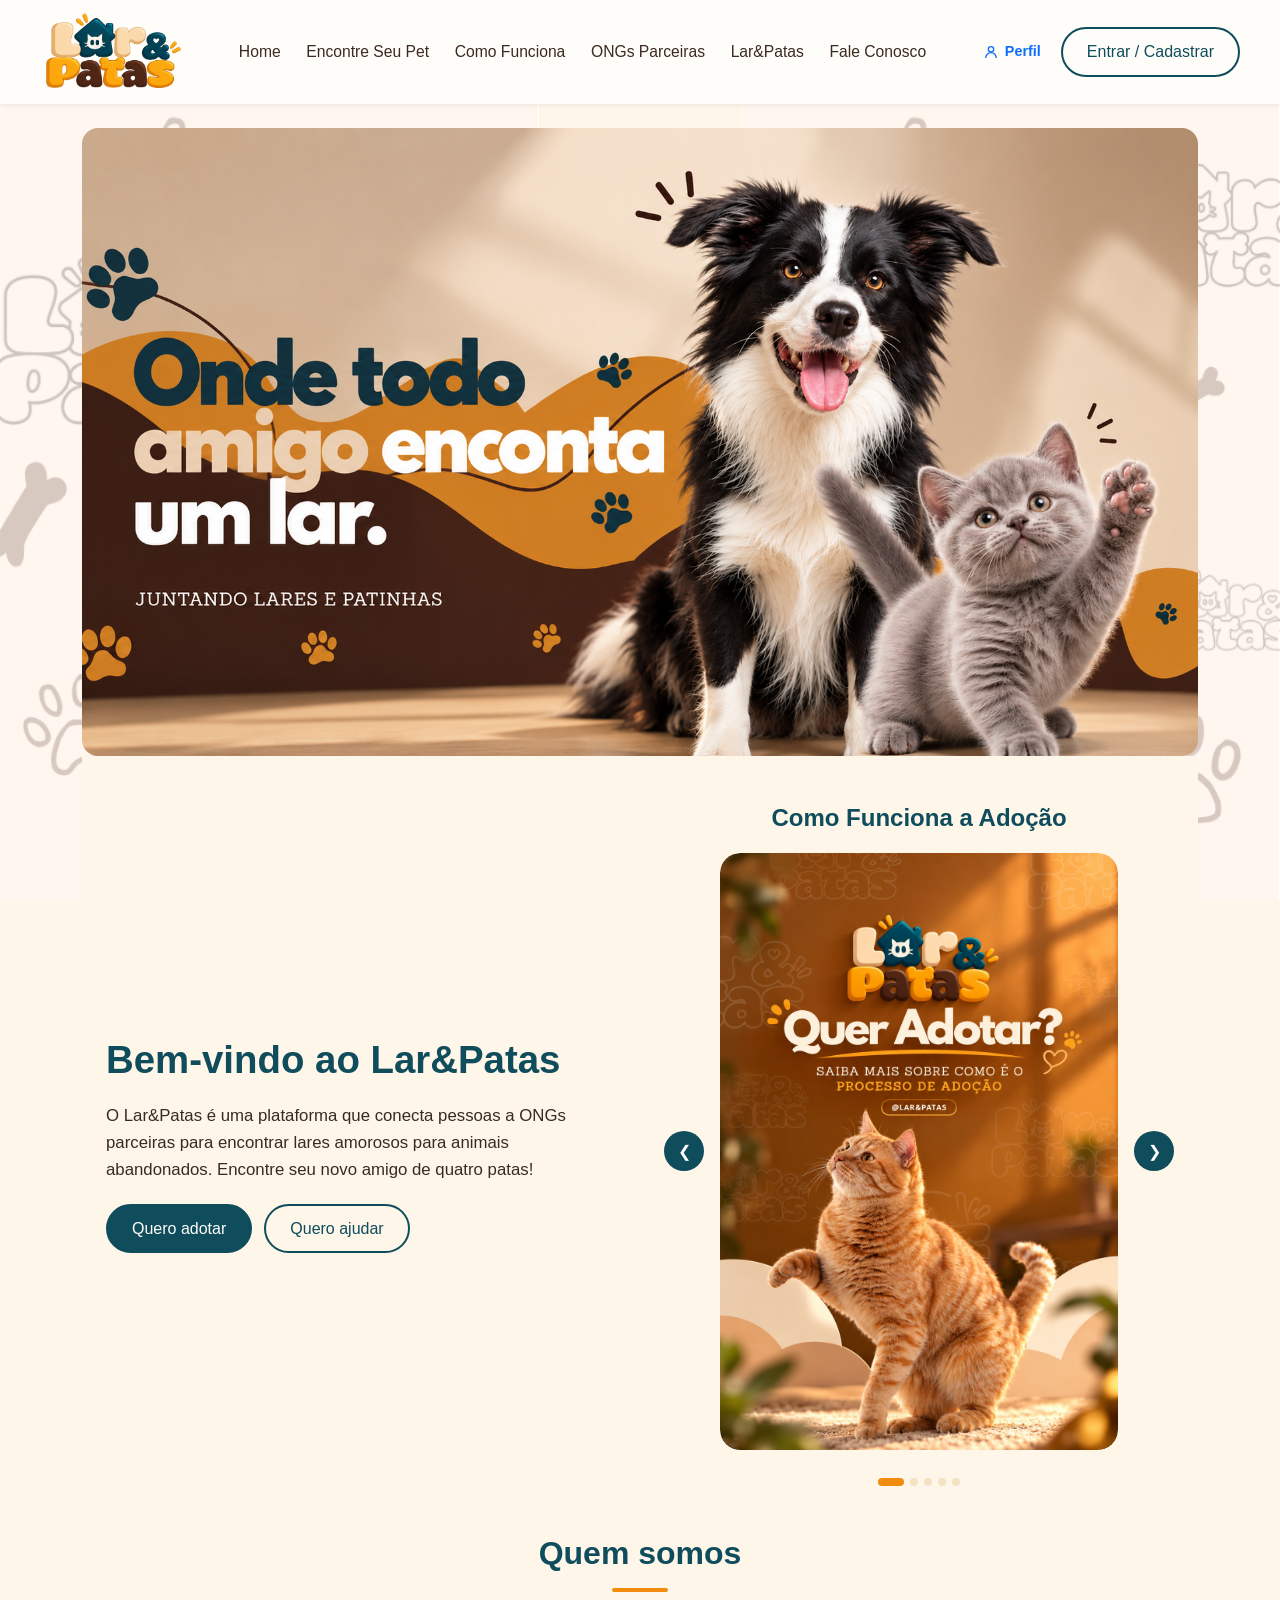
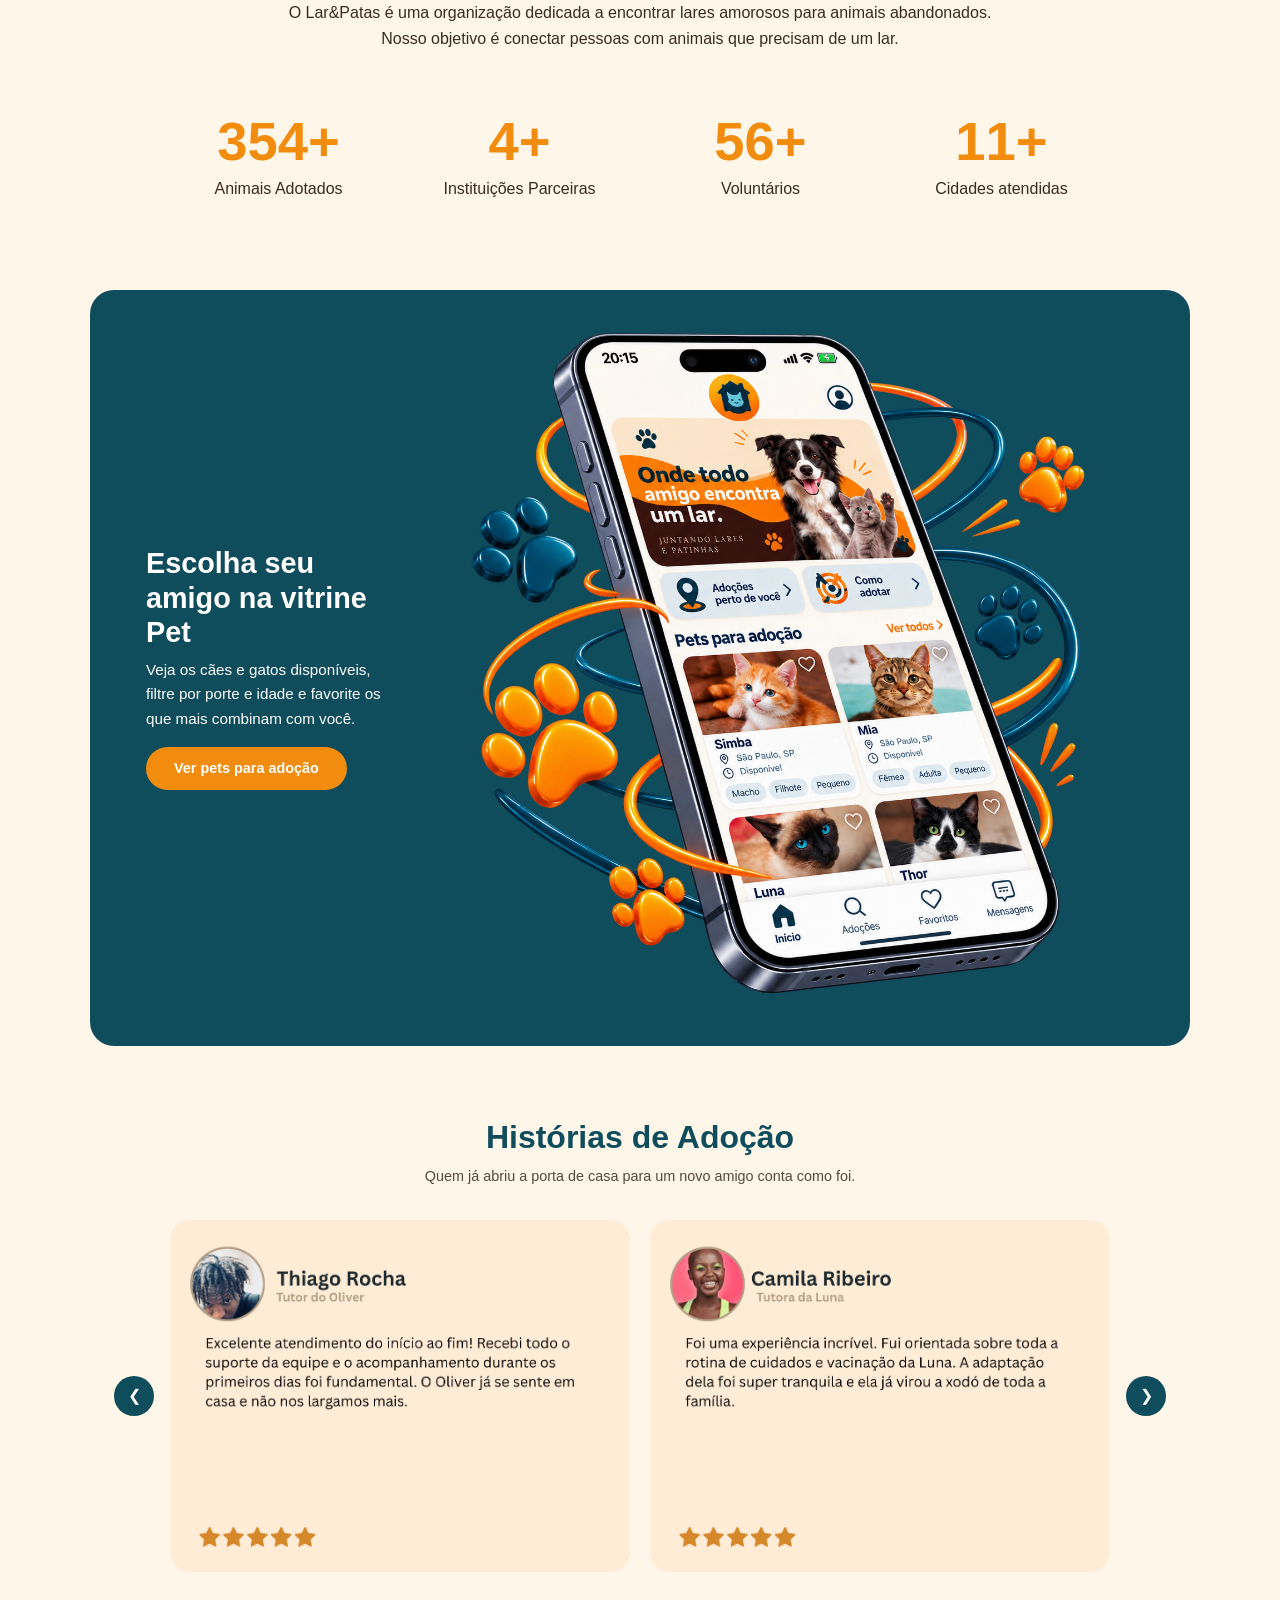
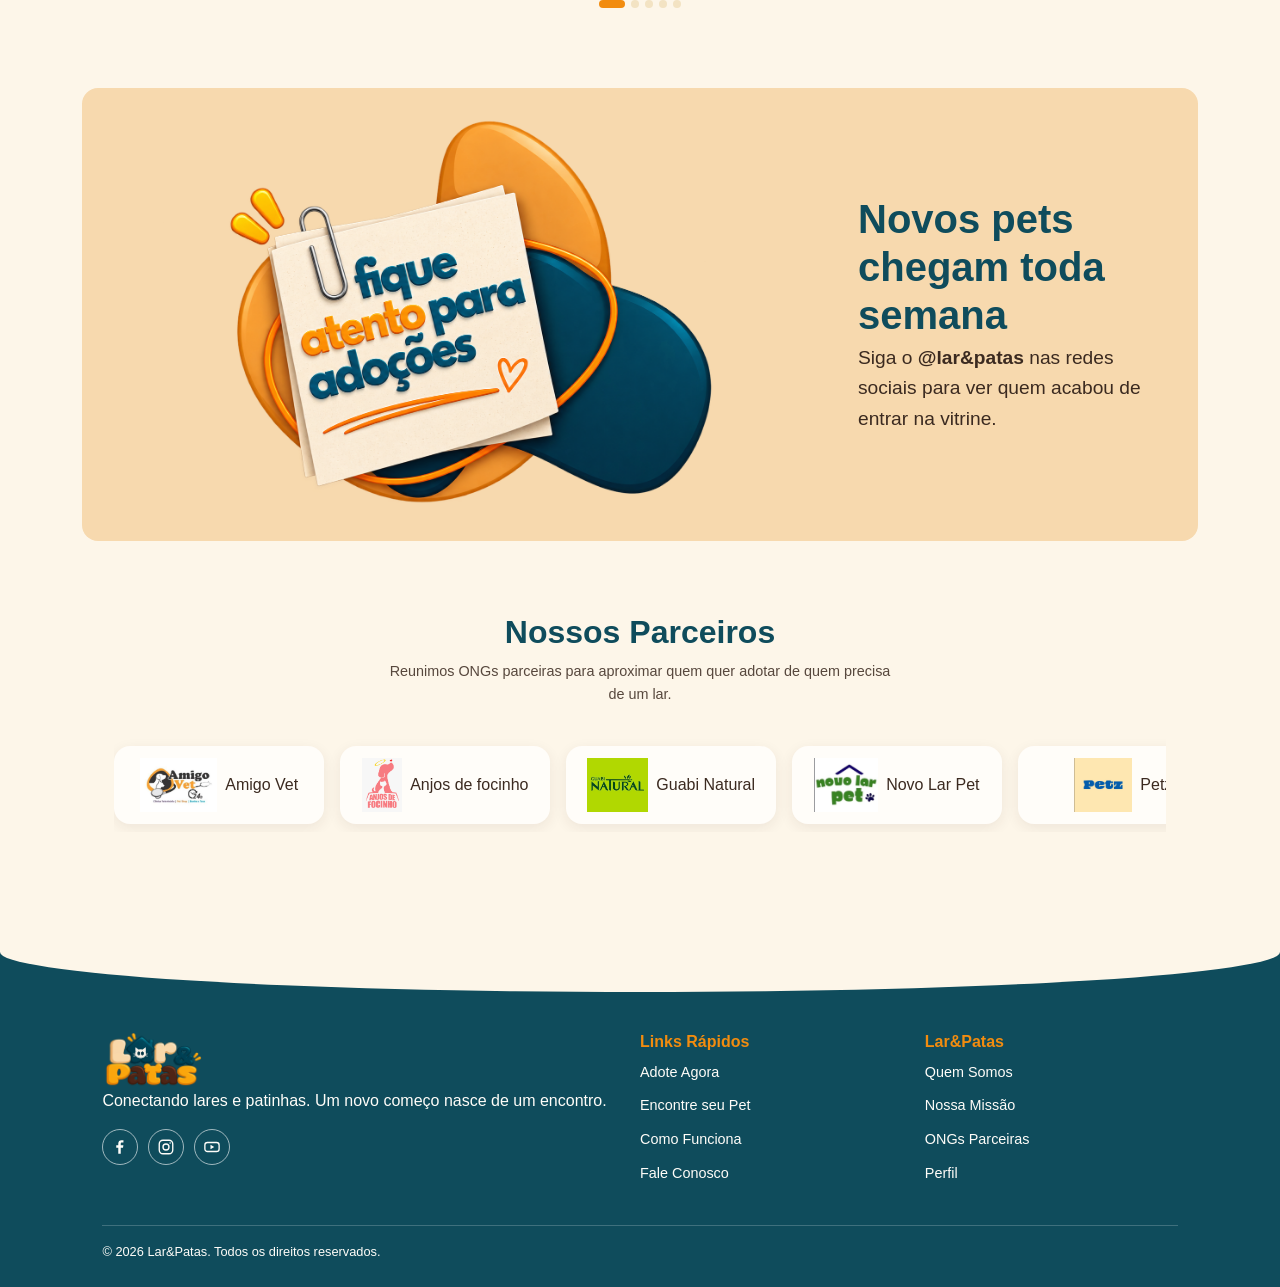
==== commit a5abf1fd: "padronizando a fonte gordinha" ====
--- a/index.html
+++ b/index.html
@@ -10,10 +10,10 @@
  
     <!-- Bootstrap (framework CSS) - sempre ANTES do styles.css -->
 
-    <!-- Fontes do protótipo -->
+    <!-- Fontes do site -->
     <link rel="preconnect" href="https://fonts.googleapis.com">
     <link rel="preconnect" href="https://fonts.gstatic.com" crossorigin>
-    <link href="https://fonts.googleapis.com/css2?family=Open+Sans:wght@400;600&family=Poppins:wght@500;600;700&display=swap" rel="stylesheet">
+    <link href="https://fonts.googleapis.com/css2?family=Fredoka:wght@400;500;600;700&family=Nunito:wght@400;600;700&display=swap" rel="stylesheet">
 
     <!-- Bootstrap - sempre ANTES do styles.css -->
 <link href="https://cdn.jsdelivr.net/npm/bootstrap@5.3.3/dist/css/bootstrap.min.css" rel="stylesheet">
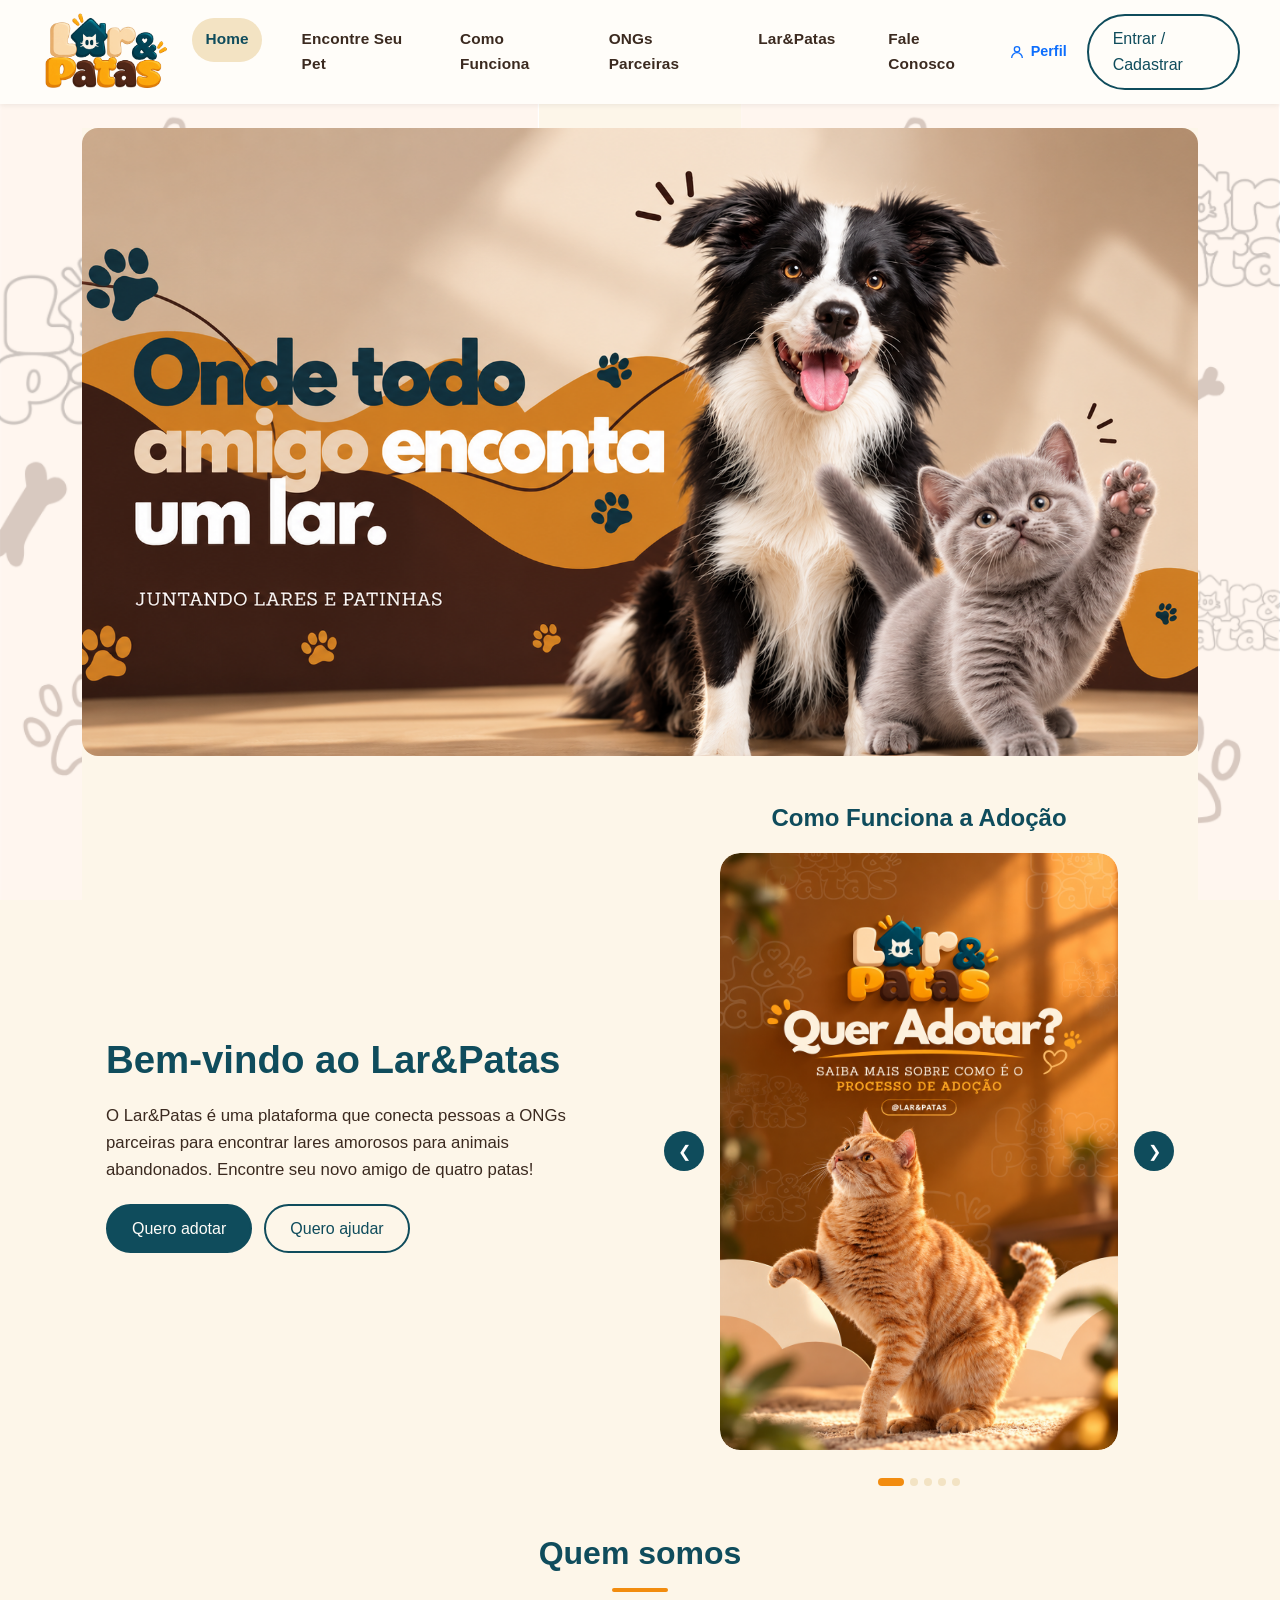
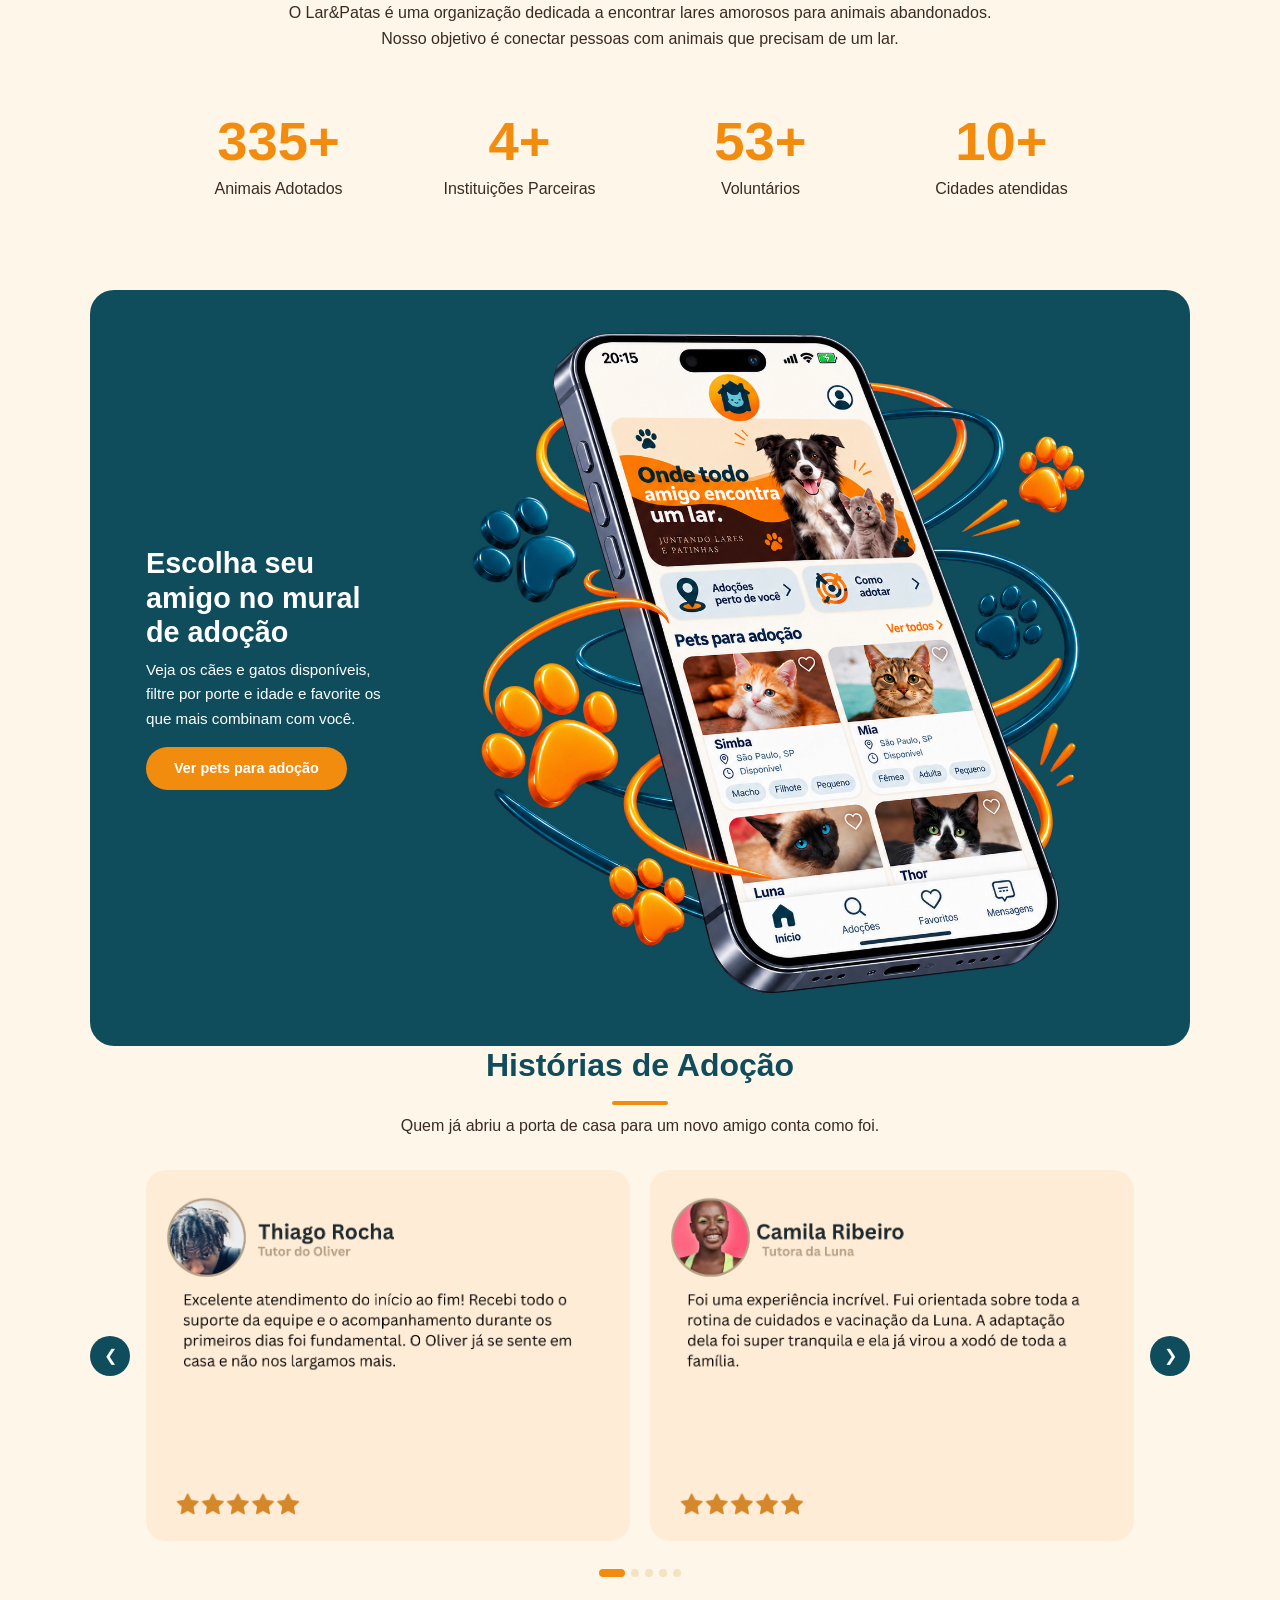
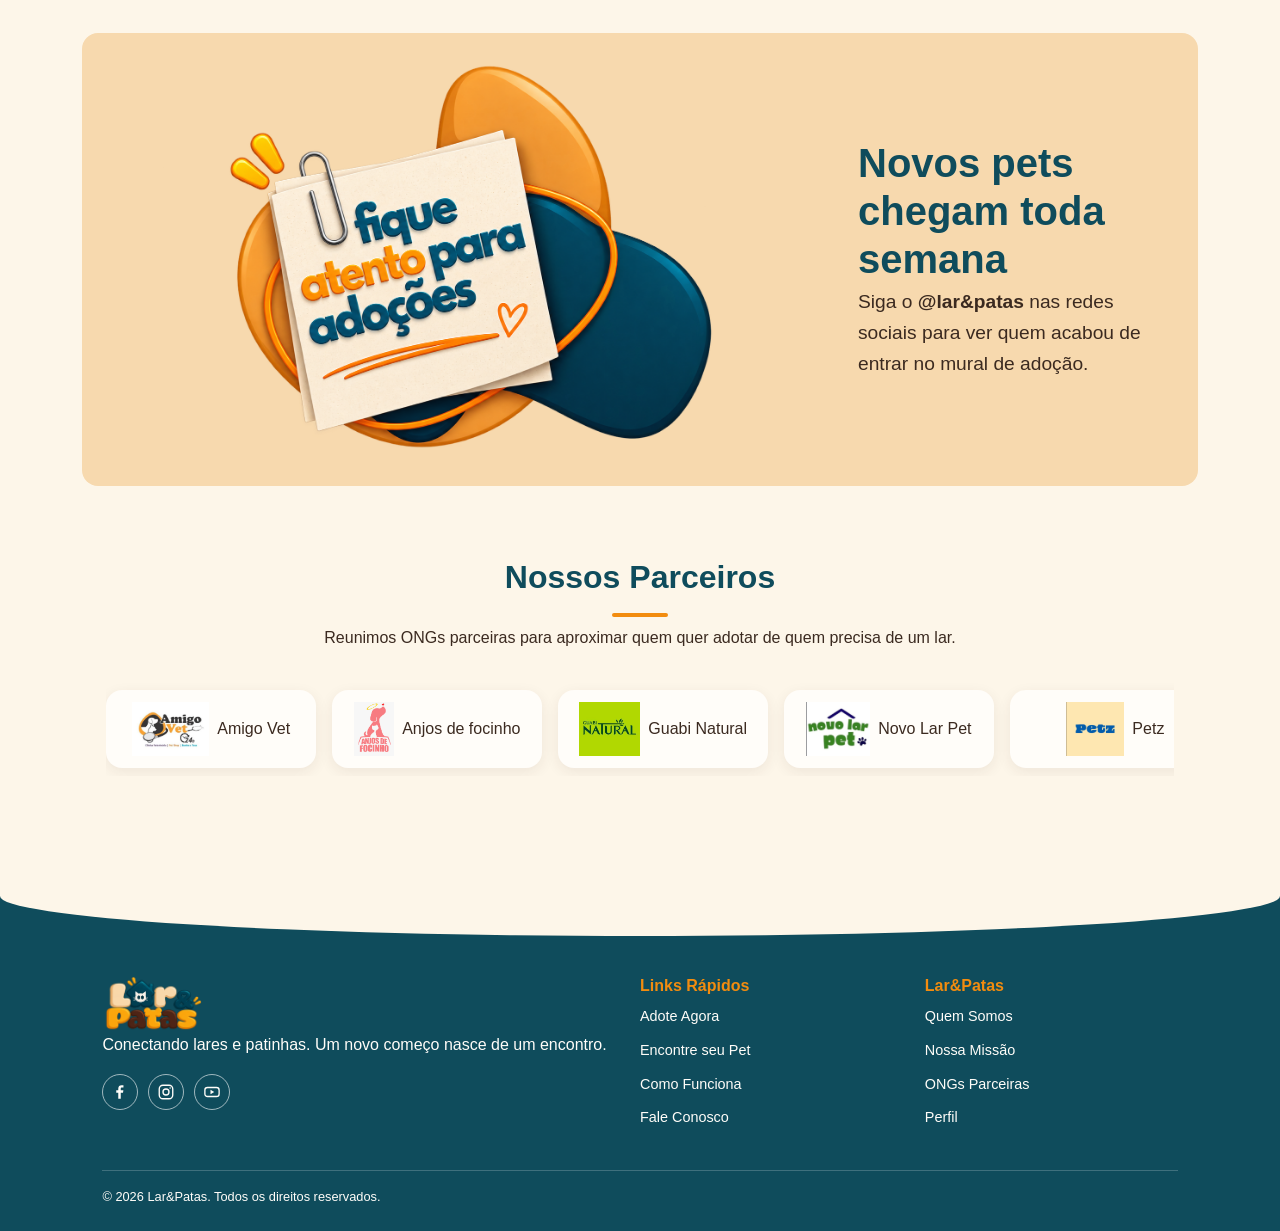
==== commit c63fcca1: "Padronização das paginas com rodapes iguais e preenchimento das tags que faltavam" ====
--- a/index.html
+++ b/index.html
@@ -1,23 +1,20 @@
 <!DOCTYPE html>
-<html lang="pt-BR">
+<html lang="pt-br">
 <head>
     <meta charset="UTF-8">
     <meta name="viewport" content="width=device-width, initial-scale=1.0">
     <title>Lar&amp;Patas - Adoção de cães e gatos</title>
  
     <!-- Ícone da página -->
-<link rel="icon" type="image/png" href="Midias/home/icon_page.png">
- 
-    <!-- Bootstrap (framework CSS) - sempre ANTES do styles.css -->
+    <link rel="icon" type="image/png" href="Midias/home/icon_page.png">
 
     <!-- Fontes do site -->
     <link rel="preconnect" href="https://fonts.googleapis.com">
     <link rel="preconnect" href="https://fonts.gstatic.com" crossorigin>
     <link href="https://fonts.googleapis.com/css2?family=Fredoka:wght@400;500;600;700&family=Nunito:wght@400;600;700&display=swap" rel="stylesheet">
 
-    <!-- Bootstrap - sempre ANTES do styles.css -->
-<link href="https://cdn.jsdelivr.net/npm/bootstrap@5.3.3/dist/css/bootstrap.min.css" rel="stylesheet">
-<link rel="stylesheet" href="styles.css">
+    <link href="https://cdn.jsdelivr.net/npm/bootstrap@5.3.3/dist/css/bootstrap.min.css" rel="stylesheet">
+    <link rel="stylesheet" href="styles.css">
 </head>
 <body>
     <div class="page">
@@ -38,7 +35,6 @@
         </button>
 
         <nav class="menu" id="menu-principal">
-
             <ul>
                 <li><a href="index.html" aria-current="page">Home</a></li>
                 <li class="tem-submenu">
@@ -77,69 +73,68 @@
     <!--Aplica as classes de grelha e largura responsiva -->
     <section class="container-fluid py-4">
         <div class="container-lg mx-auto">
-            <!-- Banner -->
-            <section class="banner" aria-label="Destaque">
-                <img src="Midias/home/banner.png" alt="Onde todo amigo encontra um lar. Juntando lares e patinhas.">
-            </section>
-
             <main>
-                <!--Boa vindas-->
+                <!-- Banner -->
+                <section class="banner" aria-label="Destaque">
+                    <img src="Midias/home/banner.png" alt="Onde todo amigo encontra um lar. Juntando lares e patinhas.">
+                </section>
+
+                <!--Boas-vindas-->
                 <section class="hero">
-                <div class="hero-texto">
-                    <h1>Bem-vindo ao Lar&Patas</h1>
-                    <p>
-                    O Lar&Patas é uma plataforma que conecta pessoas
-                    a ONGs parceiras para encontrar lares amorosos
-                    para animais abandonados.
-                    Encontre seu novo amigo de quatro patas!
-                    </p>
-
-                    <div class="hero-actions">
-                    <a href="como-funciona.html" class="botao botao-primario">
-                        Quero adotar
-                    </a>
-                    <a href="contato.html" class="botao botao-contorno">
-                        Quero ajudar
-                    </a>
-                    </div>
-                </div>
-
-                <!--Como funciona (carrossel)-->
-                <div class="hero-carrossel">
-                    <h2>Como Funciona a Adoção</h2>
-
-                    <div class="carrossel" data-carrossel data-autoplay="4000">
-                    <button class="carrossel-btn prev" type="button"
-                            aria-label="Slide anterior">&#10094;</button>
-
-                    <div class="carrossel-viewport">
-                        <div class="carrossel-track">
-                        <figure class="slide">
-                            <img src="Midias/home/carrossel1.png" alt="Processo de adoção">
-                        </figure>
-                        <figure class="slide">
-                            <img src="Midias/home/carrossel2.png" alt="Gostou de algum pet?">
-                        </figure>
-                        <figure class="slide">
-                            <img src="Midias/home/carrossel3.png" alt="Período de espera">
-                        </figure>
-                        <figure class="slide">
-                            <img src="Midias/home/carrossel4.png" alt="Vitrine Pet">
-                        </figure>
-                        <figure class="slide">
-                            <img src="Midias/home/carrossel5.png" alt="Como ajudar">
-                        </figure>
+                    <div class="hero-texto">
+                        <h1>Bem-vindo ao Lar&Patas</h1>
+                        <p>
+                        O Lar&Patas é uma plataforma que conecta pessoas
+                        a ONGs parceiras para encontrar lares amorosos
+                        para animais abandonados.
+                        Encontre seu novo amigo de quatro patas!
+                        </p>
+
+                        <div class="hero-actions">
+                        <a href="como-funciona.html" class="botao botao-primario">
+                            Quero adotar
+                        </a>
+                        <a href="contato.html" class="botao botao-contorno">
+                            Quero ajudar
+                        </a>
                         </div>
                     </div>
 
-                    <button class="carrossel-btn next" type="button"
-                            aria-label="Próximo slide">&#10095;</button>
-                    <div class="carrossel-dots"></div>
-                    </div>
-                </div>
-                </section>
-
-        
+                    <!--Como funciona (carrossel)-->
+                    <div class="hero-carrossel">
+                        <h2>Como Funciona a Adoção</h2>
+
+                        <div class="carrossel" data-carrossel data-autoplay="4000">
+                            <button class="carrossel-btn prev" type="button"
+                                    aria-label="Slide anterior">&#10094;</button>
+
+                            <div class="carrossel-viewport">
+                                <div class="carrossel-track">
+                                    <figure class="slide">
+                                        <img src="Midias/home/carrossel1.png" alt="Processo de adoção">
+                                    </figure>
+                                    <figure class="slide">
+                                        <img src="Midias/home/carrossel2.png" alt="Gostou de algum pet?">
+                                    </figure>
+                                    <figure class="slide">
+                                        <img src="Midias/home/carrossel3.png" alt="Período de espera">
+                                    </figure>
+                                    <figure class="slide">
+                                        <img src="Midias/home/carrossel4.png" alt="Mural de adoção">
+                                    </figure>
+                                    <figure class="slide">
+                                        <img src="Midias/home/carrossel5.png" alt="Como ajudar">
+                                    </figure>
+                                </div>
+                            </div>
+
+                            <button class="carrossel-btn next" type="button"
+                                    aria-label="Próximo slide">&#10095;</button>
+                            <div class="carrossel-dots"></div>
+                        </div>
+                    </div>
+                </section>
+
                 <!-- Sobre + números -->
                 <section class="section about" id="sobre" aria-labelledby="t-sobre">
                     <div class="section-head">
@@ -153,34 +148,33 @@
                             <span class="stat-label">Animais Adotados</span>
                         </li>
                         <li>
-                            <span class="stat-num"data-target="6">0+</span>
+                            <span class="stat-num" data-target="6">0+</span>
                             <span class="stat-label">Instituições Parceiras</span>
                         </li>
                         <li>
-                            <span class="stat-num"data-target="75">0+</span>
+                            <span class="stat-num" data-target="75">0+</span>
                             <span class="stat-label">Voluntários</span>
                         </li>
                         <li>
-                            <span class="stat-num"data-target="15">0+</span>
+                            <span class="stat-num" data-target="15">0+</span>
                             <span class="stat-label">Cidades atendidas</span>
                         </li>
                     </ul>
                 </section>
         
-                
-                <!-- Vitrine -->
+                <!-- Vitrine / Mural de Adoção -->
                 <section class="vitrine" aria-labelledby="t-vitrine">
                     <div class="vitrine-texto">
-                        <h2 id="t-vitrine">Escolha seu amigo na vitrine Pet</h2>
+                        <h2 id="t-vitrine">Escolha seu amigo no mural de adoção</h2>
                         <p>Veja os cães e gatos disponíveis, filtre por porte e idade e favorite os que mais combinam com você.</p>
                         <a href="conheca-pets.html" class="btn-laranja">Ver pets para adoção</a>
                     </div>
                     <img src="Midias/home/celular.png" alt="Celular mostrando o aplicativo do Lar&amp;Patas">
                 </section>
 
-                <!-- Histórias de adoção (carrossel que passa sozinho) -->
-                <section class="secao" id="historias" aria-labelledby="t-historias">
-                    <div class="secao-titulo">
+                <!-- Histórias de adoção -->
+                <section class="section" id="historias" aria-labelledby="t-historias">
+                    <div class="section-head">
                         <h2 id="t-historias">Histórias de Adoção</h2>
                         <p>Quem já abriu a porta de casa para um novo amigo conta como foi.</p>
                     </div>
@@ -189,31 +183,31 @@
                         <button class="carrossel-btn prev" type="button" aria-label="História anterior">&#10094;</button>
                         <div class="carrossel-viewport">
                             <div class="carrossel-track">
-                            <figure class="slide"><img src="Midias/avaliações/Maria de Lurdes (1).png" alt="Thiago e seu novo amigo"></figure>
-                            <figure class="slide"><img src="Midias/avaliações/Maria de Lurdes (2).png" alt="Camila e seu novo amigo" loading="lazy"></figure>
-                            <figure class="slide"><img src="Midias/avaliações/Maria de Lurdes (3).png" alt="Rodrigo e seu novo amigo" loading="lazy"></figure>
-                            <figure class="slide"><img src="Midias/avaliações/Maria de Lurdes (4).png" alt="Maria e seu novo amigo" loading="lazy"></figure>
-                            <figure class="slide"><img src="Midias/avaliações/Maria de Lurdes (5).png" alt="Lucas e seu novo amigo" loading="lazy"></figure>
-                            <figure class="slide"><img src="Midias/avaliações/Maria de Lurdes (6).png" alt="Fernanda e seu novo amigo" loading="lazy"></figure>
+                                <figure class="slide"><img src="Midias/avaliações/Maria de Lurdes (1).png" alt="Thiago e seu novo amigo"></figure>
+                                <figure class="slide"><img src="Midias/avaliações/Maria de Lurdes (2).png" alt="Camila e seu novo amigo" loading="lazy"></figure>
+                                <figure class="slide"><img src="Midias/avaliações/Maria de Lurdes (3).png" alt="Rodrigo e seu novo amigo" loading="lazy"></figure>
+                                <figure class="slide"><img src="Midias/avaliações/Maria de Lurdes (4).png" alt="Maria e seu novo amigo" loading="lazy"></figure>
+                                <figure class="slide"><img src="Midias/avaliações/Maria de Lurdes (5).png" alt="Lucas e seu novo amigo" loading="lazy"></figure>
+                                <figure class="slide"><img src="Midias/avaliações/Maria de Lurdes (6).png" alt="Fernanda e seu novo amigo" loading="lazy"></figure>
+                            </div>
                         </div>
                         <button class="carrossel-btn next" type="button" aria-label="Próxima história">&#10095;</button>
                         <div class="carrossel-dots" role="tablist" aria-label="Escolher história"></div>
                     </div>
                 </section>
-        
 
                 <!-- Aviso -->
                 <section class="aviso" aria-labelledby="t-aviso">
                     <img src="Midias/home/elemento.png" alt="Fique atento para adoções" loading="lazy">
                     <div>
                         <h2 id="t-aviso">Novos pets chegam toda semana</h2>
-                        <p>Siga o <strong>@lar&amp;patas</strong> nas redes sociais para ver quem acabou de entrar na vitrine.</p>
-                    </div>
-                </section>
-
-                <!-- Parceiros (faixa que passa continuamente) -->
-                <section class="secao secao-parceiros" id="parceiros" aria-labelledby="t-parceiros">
-                    <div class="secao-titulo">
+                        <p>Siga o <strong>@lar&amp;patas</strong> nas redes sociais para ver quem acabou de entrar no mural de adoção.</p>
+                    </div>
+                </section>
+
+                <!-- Parceiros -->
+                <section class="section secao-parceiros" id="parceiros" aria-labelledby="t-parceiros">
+                    <div class="section-head">
                         <h2 id="t-parceiros">Nossos Parceiros</h2>
                         <p>Reunimos ONGs parceiras para aproximar quem quer adotar de quem precisa de um lar.</p>
                     </div>
@@ -233,54 +227,54 @@
         </div>
     </section>
 
- <!-- Rodapé -->
-        <footer class="footer">
-            <div class="footer-cols">
-                <section class="footer-marca" aria-label="Lar&amp;Patas">
-                    <img class="footer-logo" src="Midias/home/logo.png" alt="Lar&amp;Patas">
-                    <p>Conectando lares e patinhas. Um novo começo nasce de um encontro.</p>
-                    <ul class="redes" aria-label="Redes sociais">
-                        <li>
-                            <a href="#" aria-label="Facebook do Lar&amp;Patas">
-                                <svg viewBox="0 0 24 24" aria-hidden="true"><path fill="currentColor" stroke="none" d="M13 21v-8h3l.5-3.5H13V7.8c0-1 .3-1.7 1.8-1.7h1.8V3.1C16.3 3 15.2 3 14 3c-2.6 0-4.3 1.6-4.3 4.4v2.1H7V13h2.7v8H13z"/></svg>
-                            </a>
-                        </li>
-                        <li>
-                            <a href="#" aria-label="Instagram do Lar&amp;Patas">
-                                <svg viewBox="0 0 24 24" aria-hidden="true"><rect x="3" y="3" width="18" height="18" rx="5"/><circle cx="12" cy="12" r="4"/><circle cx="17.5" cy="6.5" r="1" fill="currentColor" stroke="none"/></svg>
-                            </a>
-                        </li>
-                        <li>
-                            <a href="#" aria-label="YouTube do Lar&amp;Patas">
-                                <svg viewBox="0 0 24 24" aria-hidden="true"><rect x="2.5" y="6" width="19" height="12" rx="3.5"/><polygon points="10,9 15,12 10,15" fill="currentColor" stroke="none"/></svg>
-                            </a>
-                        </li>
-                    </ul>
-                </section>
-
-                <nav aria-label="Links rápidos">
-                    <h2>Links Rápidos</h2>
-                    <ul>
-                        <li><a href="conheca-pets.html">Adote Agora</a></li>
-                        <li><a href="pets.html">Encontre seu Pet</a></li>
-                        <li><a href="como-funciona.html">Como Funciona</a></li>
-                        <li><a href="contato.html">Fale Conosco</a></li>
-                    </ul>
-                </nav>
-
-                <nav aria-label="Sobre o Lar&amp;Patas">
-                    <h2>Lar&amp;Patas</h2>
-                    <ul>
-                        <li><a href="sobre.html">Quem Somos</a></li>
-                        <li><a href="missao.html">Nossa Missão</a></li>
-                        <li><a href="ongs.html">ONGs Parceiras</a></li>
-                        <li><a href="perfil.html">Perfil</a></li>
-                    </ul>
-                </nav>
-            </div>
-
-            <p class="copy">&copy; <span id="ano">2026</span> Lar&amp;Patas. Todos os direitos reservados.</p>
-        </footer>
+    <!-- Rodapé -->
+    <footer class="footer">
+        <div class="footer-cols">
+           <section class="footer-marca" aria-label="Lar&amp;Patas">
+                <img class="footer-logo" src="Midias/home/logo.png" alt="Lar&amp;Patas">
+                <p>Conectando lares e patinhas. Um novo começo nasce de um encontro.</p>
+                <ul class="redes" aria-label="Redes sociais">
+                    <li>
+                        <a href="https://www.facebook.com/larepatas" target="_blank" rel="noopener noreferrer" aria-label="Facebook do Lar&amp;Patas">
+                            <svg viewBox="0 0 24 24" aria-hidden="true"><path fill="currentColor" stroke="none" d="M13 21v-8h3l.5-3.5H13V7.8c0-1 .3-1.7 1.8-1.7h1.8V3.1C16.3 3 15.2 3 14 3c-2.6 0-4.3 1.6-4.3 4.4v2.1H7V13h2.7v8H13z"/></svg>
+                        </a>
+                    </li>
+                    <li>
+                        <a href="https://www.instagram.com/lar_e_patas" target="_blank" rel="noopener noreferrer" aria-label="Instagram do Lar&amp;Patas">
+                            <svg viewBox="0 0 24 24" aria-hidden="true"><rect x="3" y="3" width="18" height="18" rx="5"/><circle cx="12" cy="12" r="4"/><circle cx="17.5" cy="6.5" r="1" fill="currentColor" stroke="none"/></svg>
+                        </a>
+                    </li>
+                    <li>
+                        <a href="https://www.youtube.com/@larepatas" target="_blank" rel="noopener noreferrer" aria-label="YouTube do Lar&amp;Patas">
+                            <svg viewBox="0 0 24 24" aria-hidden="true"><rect x="2.5" y="6" width="19" height="12" rx="3.5"/><polygon points="10,9 15,12 10,15" fill="currentColor" stroke="none"/></svg>
+                        </a>
+                    </li>
+                </ul>
+            </section>
+
+            <nav aria-label="Links rápidos">
+                <h2>Links Rápidos</h2>
+                <ul>
+                    <li><a href="conheca-pets.html">Adote Agora</a></li>
+                    <li><a href="pets.html">Encontre seu Pet</a></li>
+                    <li><a href="como-funciona.html">Como Funciona</a></li>
+                    <li><a href="contato.html">Fale Conosco</a></li>
+                </ul>
+            </nav>
+
+            <nav aria-label="Sobre o Lar&amp;Patas">
+                <h2>Lar&amp;Patas</h2>
+                <ul>
+                    <li><a href="sobre.html">Quem Somos</a></li>
+                    <li><a href="missao.html">Nossa Missão</a></li>
+                    <li><a href="ongs.html">ONGs Parceiras</a></li>
+                    <li><a href="perfil.html">Perfil</a></li>
+                </ul>
+            </nav>
+        </div>
+
+        <p class="copy">&copy; <span id="ano">2026</span> Lar&amp;Patas. Todos os direitos reservados.</p>
+    </footer>
 
     </div>
 
--- a/styles.css
+++ b/styles.css
@@ -1,364 +1,1087 @@
-/* ===== Tokens (cores e fontes do protótipo) ===== */
+/* ==========================================================================
+   LAR&PATAS - styles.css
+
+   ÍNDICE
+   1. Tokens e base ........ variáveis, reset, tipografia
+   2. Componentes .......... cabeçalho de seção, botões, eyebrow/selo, cards
+   3. Estrutura do site .... topo, menu, hambúrguer, rodapé
+   4. Home ................. banner, hero, carrossel, números, vitrine, aviso, parceiros
+   5. Páginas internas ..... Pets, Adoção, Política, ONGs, Sobre, Missão,
+                             Como funciona, Contato, Login, Perfil
+   6. Acessibilidade ....... prefers-reduced-motion
+
+   Obs.: as media queries de cada trecho ficam logo abaixo dele.
+   ========================================================================== */
+
+
+/* ==========================================================================
+   1. TOKENS E BASE
+   ========================================================================== */
+
+/* ----- Tokens (cores, medidas e fontes) ----- */
 :root {
     --petroleo: #0f4c5c;
-    --pessego:  #f7d9ae;
+    --pessego: #f7d9ae;
+    --laranja-escuro: #d97a05;
     --laranja: #f28c0f;
-    --amarelo: #ffda13;
     --creme: #fdf6e9;
     --creme-escuro: #f3e3c3;
     --marrom: #3b2a20;
     --branco: #fffdf9;
+    --texto-suave: #6b5a4d;
+    --texto-medio: #51473e;
+    --borda-suave: #e8e1d6;
     --raio: 16px;
     --sombra: 0px 6px 6px rgba(18, 75, 92, 0.12);
     --fonte-titulo: "Fredoka", sans-serif;
     --fonte-texto: "Nunito", sans-serif;
 }
 
+/* ----- Reset ----- */
+* {
+    box-sizing: border-box;
+}
+
 html,
-
-body{margin: 0;   padding: 0; width: 100%;
-}
-
-* { box-sizing: border-box; }
-
-
 body {
-    background: url("Midias/home/osso.png") left top / 539px auto repeat-y,
-    url("Midias/home/osso.png") right top / 539px auto repeat-y, var(--creme);
-    font-family: var(--fonte-titulo);  color: var(--marrom); line-height: 1.6;
+    margin: 0;
+    padding: 0;
+    width: 100%;
+}
+
+/* ----- Página ----- */
+body {
+    background:
+        url("Midias/home/osso.png") left top / 539px auto repeat-y,
+        url("Midias/home/osso.png") right top / 539px auto repeat-y,
+        var(--creme);
     background-attachment: fixed, fixed, scroll;
-}
-
-img { max-width: 100%; display: block; }
-h1, h2 { font-family: var(--fonte-titulo); color: var(--petroleo); font-weight: 600; }
-a:focus-visible, button:focus-visible { outline: 3px solid var(--laranja); outline-offset: 2px; }
-
-/*==== conteudo principal ====*/
-main { width: 100%; max-width: 1720px; min-height: 100vh; margin: 0 auto; background-color: var(--creme);
-}
-
-/*======= cabeçalho de seção =====*/
+    color: var(--marrom);
+    font-family: var(--fonte-titulo);
+    line-height: 1.6;
+}
+
+main {
+    width: 100%;
+    max-width: 1720px;
+    min-height: 100vh;
+    margin: 0 auto;
+    background-color: var(--creme);
+}
+
+/* ----- Elementos básicos ----- */
+img {
+    display: block;
+    max-width: 100%;
+}
+
+h1,
+h2 {
+    color: var(--petroleo);
+    font-family: var(--fonte-titulo);
+    font-weight: 600;
+}
+
+/* Título principal de cada página */
+#t-pagina {
+    color: var(--marrom);
+}
+
+a:focus-visible,
+button:focus-visible {
+    outline: 3px solid var(--laranja);
+    outline-offset: 2px;
+}
+/* ==========================================================================
+   2. COMPONENTES (usados em várias páginas)
+   ========================================================================== */
+
+/* ----- Cabeçalho de seção: título centralizado com traço laranja ----- */
 .section-head {
-    text-align: center;
     max-width: 720px;
     margin: 0 auto 32px;
-}
-
-.section-head h2::after {
+    text-align: center;
+}
+
+.section-head h2::after,
+.ongs-lista > h2::after {
     content: "";
     display: block;
     width: 56px;
     height: 4px;
     margin: 16px auto 0;
+    border-radius: 999px;
     background: var(--laranja);
+}
+
+/* ----- Eyebrow: texto pequeno em maiúsculas acima do título ----- */
+.eyebrow,
+.cf-eyebrow,
+.encontre-eyebrow {
+    display: inline-block;
+    margin-bottom: 12px;
+    color: var(--laranja);
+    font-family: var(--fonte-texto);
+    font-size: .8rem;
+    font-weight: 800;
+    letter-spacing: .12em;
+    text-transform: uppercase;
+}
+
+/* ----- Selo: pílula pêssego acima do título ----- */
+.ongs-selo,
+.sobre-selo {
+    display: inline-flex;
+    align-items: center;
+    margin-bottom: 12px;
+    padding: 6px 14px;
     border-radius: 999px;
-}
-
-/*botões*/
-.botao { display: inline-block;  padding: 10px 24px;  border: 2px solid var(--petroleo);  border-radius: 999px;
-    font-family: var(--fonte-titulo);   font-weight: 500;   text-decoration: none;   transition: background 0.2s, color 0.2s;}
-
-.botao-primario {   background: var(--petroleo);   color: var(--branco);}
-
-.botao-primario:hover, .botao-primario:focus { background: var(--laranja); border-color: var(--petroleo);}
-
-.botao-contorno { background: transparent; color: var(--petroleo);}
-
-.botao-contorno:hover, .botao-contorno:focus {  background: var(--petroleo);  color: var(--branco);}
-
-/* ===== Topo ===== */
-.topo {top: 0; z-index: 100; display: flex; align-items: center; justify-content: space-between; 
-    gap: 24px; padding: 12px 40px; background: var(--branco); box-shadow: 0 1px 6px rgba(0, 0, 0, .08);}
-
-.logo img {display: block; height: 80px; width: auto; }
-
-/*==== menu principal ====*/
-.menu > ul { display: flex; gap: 1.6rem; list-style: none; margin: 0; padding: 0; }
-
-.menu > ul > li > a {position: relative; display: block; padding: 0.6rem 0;font-family: 'Fredoka', sans-serif; 
-    font-weight: 500; font-size: 0.98rem; color: var(--azul); text-decoration: none;}
-
-.menu  > ul > li > a:hover {
+    background: var(--pessego);
+    color: var(--petroleo);
+    font-family: var(--fonte-texto);
+    font-size: .85rem;
+    font-weight: 800;
+    letter-spacing: .03em;
+}
+
+/* ----- Botões ----- */
+.botao {
+    display: inline-block;
+    padding: 10px 24px;
+    border: 2px solid var(--petroleo);
+    border-radius: 999px;
+    font-family: var(--fonte-titulo);
+    font-weight: 500;
+    text-decoration: none;
+    transition: background .2s, color .2s;
+    cursor: pointer;
+}
+
+.botao-primario {
+    background: var(--petroleo);
+    color: var(--branco);
+}
+
+.botao-primario:hover,
+.botao-primario:focus {
+    background: var(--laranja);
+}
+
+.botao-contorno {
+    background: transparent;
+    color: var(--petroleo);
+}
+
+.botao-contorno:hover,
+.botao-contorno:focus {
+    background: var(--petroleo);
+    color: var(--branco);
+}
+
+/* ----- Botão laranja preenchido (Home e Missão) ----- */
+.btn-laranja {
+    display: inline-block;
+    padding: 10px 28px;
+    border-radius: 999px;
+    background: var(--laranja);
+    color: #fff;
+    font-family: var(--fonte-titulo);
+    font-size: .9rem;
+    font-weight: 600;
+    text-decoration: none;
+    transition: transform .2s, background .2s;
+}
+
+.btn-laranja:hover {
+    background: var(--laranja-escuro);
+    transform: translateY(-2px);
+}
+
+/* ----- Título de card (ONGs, Sobre, Encontre, Como funciona) ----- */
+.ong h3,
+.sobre-etapas h3,
+.sobre-valores-grid h3,
+.encontre-filtro h3,
+.cf-step-card h3 {
+    margin: 0 0 8px;
+    color: var(--petroleo);
+    font-family: var(--fonte-titulo);
+    font-size: 1.25rem;
+    font-weight: 600;
+}
+
+/* ----- Campos de formulário (Fale conosco e Entrar) ----- */
+.contato-form label,
+.auth-card label {
+    margin-top: 6px;
+    color: var(--marrom);
+    font-family: var(--fonte-texto);
+    font-size: .92rem;
+    font-weight: 700;
+}
+
+.contato-form input,
+.contato-form select,
+.contato-form textarea,
+.auth-card input {
+    width: 100%;
+    padding: 13px 15px;
+    border: 1px solid #e6ddd1;
+    border-radius: 12px;
+    background: #fff;
+    color: var(--marrom);
+    font-family: var(--fonte-texto);
+    font-size: .96rem;
+    transition: border-color .2s, box-shadow .2s;
+}
+
+.contato-form input::placeholder,
+.contato-form textarea::placeholder {
+    color: #988b81;
+}
+
+.contato-form input:focus,
+.contato-form select:focus,
+.contato-form textarea:focus,
+.auth-card input:focus {
+    border-color: var(--petroleo);
+    outline: none;
+    box-shadow: 0 0 0 3px rgba(15, 76, 92, .12);
+}
+/* ==========================================================================
+   3. ESTRUTURA DO SITE (topo, menu e rodapé)
+   ========================================================================== */
+
+/* ----- Topo ----- */
+.topo {
+    position: relative;
+    z-index: 100;
+    display: flex;
+    align-items: center;
+    justify-content: space-between;
+    gap: 24px;
+    padding: 12px 40px;
+    background: var(--branco);
+    box-shadow: 0 1px 6px rgba(0, 0, 0, .08);
+}
+
+.logo img {
+    display: block;
+    width: auto;
+    height: 80px;
+}
+
+/* ----- Menu principal ----- */
+.menu > ul {
+    display: flex;
+    gap: 1.6rem;
+    margin: 0;
+    padding: 0;
+    list-style: none;
+}
+
+.menu > ul > li > a {
+    position: relative;
+    display: block;
+    padding: 0.6rem 0.85rem;
+    border-radius: 999px;
+    color: var(--marrom);
+    font-family: var(--fonte-titulo);
+    font-size: 0.96rem;
+    font-weight: 600;
+    letter-spacing: 0.01em;
+    text-decoration: none;
+    transition: background-color 0.2s, color 0.2s, transform 0.2s;
+}
+
+.menu > ul > li > a:hover {
+    background: var(--creme);
     color: var(--laranja);
-}
-
-/*==== submenu ====*/
-
-.tem-submenu { position: relative;}
-
-.menu .submenu {display: none; position: absolute; top: 100%; left: 0; min-width: 260px;
-    margin: 0; padding: 8px;; list-style: none; background: var(--branco); border-radius: 12px;
-    box-shadow: var(--sombra);}
-
-.menu .tem-submenu:hover .submenu, 
-.menu .tem-submenu:focus-within .submenu {display: block;}
-
-.menu .submenu a {display: block; padding: 10px 12px; border-radius: 8px; font-weight: 600;
-    color: var(--azul); text-decoration: none;}
-
-.menu .submenu a:hover { background: var(--creme);}
-
-.submenu-desc {display: block;font-weight: 400;font-size: 0.85rem; color: #6b5a4d} 
-
-/*Pefil + botao entrar/cadastrar*/
-.topo-acoes { display: flex; align-items: center; gap: 20px; }
+    transform: translateY(-1px);
+}
+
+.menu > ul > li > a[aria-current="page"],
+.menu > ul > li.pagina-atual > a {
+    background: var(--creme-escuro);
+    color: var(--petroleo);
+}
+
+/* ----- Submenu ----- */
+.tem-submenu {
+    position: relative;
+}
+
+.menu .submenu {
+    display: none;
+    position: absolute;
+    top: 100%;
+    left: 0;
+    min-width: 260px;
+    margin: 0;
+    padding: 8px;
+    border-radius: 12px;
+    background: var(--branco);
+    box-shadow: var(--sombra);
+    list-style: none;
+}
+
+.menu .tem-submenu:hover .submenu,
+.menu .tem-submenu:focus-within .submenu {
+    display: block;
+}
+
+.menu .submenu a {
+    display: block;
+    padding: 10px 12px;
+    border-radius: 8px;
+    color: var(--marrom);
+    font-weight: 600;
+    text-decoration: none;
+}
+
+.menu .submenu a:hover {
+    background: var(--creme);
+}
+
+.submenu-desc {
+    display: block;
+    color: var(--texto-suave);
+    font-size: 0.85rem;
+    font-weight: 400;
+}
+
+/* ----- Perfil e botão Entrar/Cadastrar ----- */
+.topo-acoes {
+    display: flex;
+    align-items: center;
+    gap: 20px;
+}
 
 .perfil-link {
-    display: flex; align-items: center; gap: 6px;
-    font-family: var(--fonte-titulo); font-size: 0.9rem; font-weight:600;
-    text-decoration: none;}
-
-.perfil-link svg { width: 16px; height: 16px; fill: none; stroke: currentColor;
-    stroke-width: 2;}
-
-.perfil-link:hover {color: var(--laranja);}
-
-/* ===== Banner ===== */
-.banner { width: 100% ; max-width: 1720px; margin: auto;}
-.banner img {display:block; width: 100%; height: auto; border-radius: var(--raio); }
-
-/* ===== Bem-vindo (cartão creme) ===== */
-.hero { display: grid; grid-template-columns: minmax(0, 1fr) minmax(0, 1fr);
-    align-items: center; gap: 48px; max-width: 1200px; margin: 0 auto; padding: 48px 24px;
-}
-
-.hero-texto, .hero-carrossel { min-width: 0;
-}
-
-.hero-texto h1 { font-size: clamp(2rem, 3vw, 3rem); color: var(--petroleo);
-}
-.hero-texto p { font-family: var(--fonte-texto); font-size: 1.05rem; margin: 20px 0;
-}
-
-.hero-actions {
-    display: flex; flex-wrap: wrap; gap: 12px;
-}
-
-.hero-carrossel h2 {
-    text-align: center; font-size: 1.5rem; margin-bottom: 20px;
-}
-
-
-/* ===== Seções ===== */
-.secao { max-width: 1100px; margin: 0 auto; padding: 72px 24px 24px; }
-.secao-titulo { text-align: center; margin-bottom: 32px; }
-.secao-titulo h2 { font-size: 2rem; font-weight: 700; margin-bottom: 8px; }
-.secao-titulo p { max-width: 520px; margin: 0 auto; font-size: .9rem; opacity: .85; }
-
-.btn-laranja {
-    display: inline-block; padding: 10px 28px; border-radius: 999px;
-    background: var(--laranja); color: #fff;
-    font-family: var(--fonte-titulo); font-weight: 600; font-size: .9rem; text-decoration: none;
-    transition: transform .2s, background .2s;
-}
-.btn-laranja:hover { background: #d97a05; transform: translateY(-2px); }
-
-
-
-/* ===== Carrossel (passa sozinho) ===== */
-.carrossel { position: relative; padding: 0 56px 36px; }
-.carrossel-viewport { overflow: hidden; border-radius: 20px; }
-.carrossel-track { display: flex; transition: transform .6s ease; }
-.carrossel .slide { flex: 0 0 100%; margin: 0; }
-.carrossel .slide img { width: 100%; height: auto; border-radius: 20px; }
-
-/*==== historias ====*/
-.carrossel-historias { max-width: 1100px; margin: 0 auto; }
-.carrossel-historias .carrossel-track { gap: 20px;}
-.carrossel-historias .slide { flex: 0 0 calc((100% - 20px) / 2);margin: 0;}
-.carrossel-historias .slide img {  width: 100%; height: auto; border-radius: 20px;}
-
-.carrossel-btn {
-    position: absolute; top: calc(50% - 18px); transform: translateY(-50%);
-    width: 40px; height: 40px; border: 0; border-radius: 50%;
-    background: var(--petroleo); color: #fff; font-size: 1rem; cursor: pointer;
-    transition: background .2s;
-}
-.carrossel-btn:hover { background: var(--laranja); }
-.carrossel-btn.prev { left: 0; }
-.carrossel-btn.next { right: 0; }
-
-.carrossel-dots { position: absolute; left: 0; right: 0; bottom: 0; display: flex; justify-content: center; gap: 6px; }
-.carrossel-dots button {
-    width: 8px; height: 8px; padding: 0; border: 0; border-radius: 999px;
-    background: var(--creme-escuro); cursor: pointer; transition: width .3s, background .3s;
-}
-.carrossel-dots button[aria-current="true"] { width: 26px; background: var(--laranja); }
-
-
-/*==== quem somos + numeros ====*/
-
-.stats {list-style: none;margin: 0 auto;padding: 2rem 1rem; max-width: 980px;
-  display: grid;  grid-template-columns: repeat(4, 1fr);  gap: 1rem;  text-align: center;
-  border-radius: 28px;}
-
-.stat-num {display: block;  font-family: "Fredoka", sans-serif;  font-weight: 700;
-  font-size: clamp(2.2rem, 5vw, 3.4rem); line-height: 1; color: var(--laranja);}
-
-.stat-label { display: block; margin-top: 0.4rem;   color: var(--marrom); font-size: 1rem;}
-
-@media (max-width: 720px) {.stats { grid-template-columns: repeat(2, 1fr); row-gap: 1.6rem; }}
-
-
-/* ===== Vitrine ===== */
-.vitrine {
-    display: flex; align-items: center; justify-content: space-between; gap: 32px;
-    max-width: 1100px; margin: 56px auto 0; padding: 40px 56px;
-    background: var(--petroleo); color: #fff; border-radius: 24px;}
-
-.vitrine h2 { color: #fff; font-size: 1.8rem; font-weight: 700; }
-.vitrine p { max-width: 460px; font-size: .95rem; }
-.vitrine img { width: 720px; flex-shrink: 0; }
-
-/* ===== Aviso ===== */
-.aviso {
-    display: flex; align-items: center; justify-content: center; gap: 24px;
-    max-width: 1200px; margin: 56px auto 0; padding: 24px 32px;
-    background: var(--pessego); border-radius: var(--raio);
-}
-.aviso img { width: 720px; }
-.aviso h2 { font-size: 2.5rem; margin: 0 0 4px; }
-.aviso p { margin: 0; font-size: 1.2rem; }
-
-/* ===== Parceiros (faixa contínua) ===== */
-.secao-parceiros { width: 100%; justify-items: center; max-width: 1100px; padding: 72px 24px 96px; 
-    min-width: 0;}
-
-/*==== areas visiveis ====*/
-.marquee { max-width: 100%; overflow: hidden; padding: 8px 0; }
-
-/*==== feixa animada ====*/
-.marquee-track {
-    display: flex; flex-wrap: wrap; gap: 16px; width: max-content;
-    margin: 0; padding: 0; list-style: none;
-    animation: passar 28s linear infinite;
-}
-
-.marquee:hover .marquee-track { animation-play-state: paused; }
-
-.marquee-track li {
-    display: flex; align-items: center; justify-content: center;
-    width: 210px; height: 78px; padding: 12px 20px; gap: 8px;
-    background: var(--branco); border-radius: 16px;
-    box-shadow: 0 4px 14px rgba(59, 42, 32, .08);
-}
-.marquee-track img {max-width: 100%; max-height: 100%; width: auto; object-fit: contain; }
-
-@keyframes passar { to { transform: translateX(calc(-50% - 8px)); } }
-
-/* ===== Rodapé ===== */
-.footer {  position: relative;  padding: 80px 8% 24px;  background: var(--petroleo);  color: var(--branco);}
-
-/* Onda no topo do rodapé */
-.footer::before {  content: "";  position: absolute;  top: 0; left: 0; width: 100%; height: 40px;
-  background: var(--creme); border-radius: 0 0 50% 50% / 0 0 100% 100%;}
-
-.footer-cols {  display: grid; grid-template-columns: 2fr 1fr 1fr; gap: 32px;}
-
-.footer-logo { height: 56px; width: auto;}
-
-.footer h2 { font-size: 1rem; color: var(--laranja);}
-
-.footer ul {margin: 0; padding: 0; list-style: none;}
-
-.footer li {  margin-bottom: 8px;}
-
-.footer a { font-size: 0.9rem; color: var(--branco); text-decoration: none;}
-
-.footer a:hover { color: var(--laranja); text-decoration: underline;}
-
-.redes {  display: flex;  gap: 10px;  margin-top: 16px;}
-
-.redes a { display: flex; align-items: center;justify-content: center; width: 36px; height: 36px;
-  border: 1px solid rgba(255, 255, 255, 0.6); border-radius: 50%;}
-
-.redes svg {width: 18px; height: 18px; fill: none; stroke: currentColor;
-  stroke-width: 1.8;}
-
-.footer .copy { margin: 32px 0 0; padding-top: 16px; border-top: 1px solid rgba(255, 255, 255, 0.2);
-  font-size: 0.8rem;}
-
-/* ===== Responsivo ===== */
-@media (max-width: 992px) {
-    .topo { flex-wrap: wrap; justify-content: center; }
-    .menu ul { flex-wrap: wrap; justify-content: center; gap: 16px; }
-}
-@media (max-width: 720px) {
-    .boas-vindas, .vitrine, .aviso { flex-direction: column; text-align: center; padding: 32px 24px; }
-    .rodape-conteudo { grid-template-columns: 1fr; gap: 32px; }
-    .carrossel { padding: 0 0 36px; }
-    .carrossel-btn { display: none; }
-}
-
-@media (prefers-reduced-motion: reduce) {
-    .carrossel-track { transition: none; }
-    .marquee-track { animation: none; overflow-x: auto; }
-}
-
-
-/* ===== MENU HAMBÚRGUER ===== */
-
-/* Esconde o botão no computador */
+    display: flex;
+    align-items: center;
+    gap: 6px;
+    font-family: var(--fonte-titulo);
+    font-size: 0.9rem;
+    font-weight: 600;
+    text-decoration: none;
+}
+
+.perfil-link svg {
+    width: 16px;
+    height: 16px;
+    fill: none;
+    stroke: currentColor;
+    stroke-width: 2;
+}
+
+.perfil-link:hover {
+    color: var(--laranja);
+}
+
+/* ----- Botão hambúrguer (escondido no computador) ----- */
 .menu-toggle {
     display: none;
 }
 
-/* Configuração para celulares */
+/* ----- Topo: telas médias ----- */
+@media (max-width: 992px) {
+    .topo {
+        flex-wrap: wrap;
+        justify-content: center;
+    }
+
+    .menu > ul {
+        flex-wrap: wrap;
+        justify-content: center;
+        gap: 16px;
+    }
+}
+
+/* ----- Topo: celular (menu vira hambúrguer) ----- */
 @media (max-width: 768px) {
-
-    .topo { display: flex; flex-wrap: wrap; justify-content: space-between; align-items: center; padding: 12px 20px; }
-
-    /* Mostra o botão hambúrguer */
-    .menu-toggle {display: flex;   flex-direction: column;   justify-content: center;   gap: 5px;   background: transparent;
-        border: none;  cursor: pointer;  padding: 10px;}
-
-    /* Desenha as três linhas */
-    .menu-toggle span {  display: block;  width: 26px;  height: 3px;  background: var(--petroleo);  border-radius: 3px;}
-
-    /* Esconde o menu inicialmente */
-    .menu {  display: none;  width: 100%;  order: 3;}
-
-    /* Mostra o menu quando ativado */
-    .menu.ativo { display: block; }
-
-    /* Organiza os links verticalmente */
-    .menu > ul {   flex-direction: column;  align-items: stretch;  gap: 0; }
-
-    .menu > ul > li > a {  padding: 12px; }
-
-    /* Mantém o botão ao lado da logo */
-    .menu-toggle { order: 2; }
-
-    /* Ajusta os botões de perfil */
-    .topo-acoes { order: 4;width: 100%; justify-content: center;}
-}
-
-/* ===== Fale conosco ===== */
+    .topo {
+        justify-content: space-between;
+        padding: 12px 20px;
+    }
+
+    /* Botão com as três linhas */
+    .menu-toggle {
+        display: flex;
+        flex-direction: column;
+        justify-content: center;
+        order: 2;
+        gap: 5px;
+        padding: 10px;
+        border: none;
+        background: transparent;
+        cursor: pointer;
+    }
+
+    .menu-toggle span {
+        display: block;
+        width: 26px;
+        height: 3px;
+        border-radius: 3px;
+        background: var(--petroleo);
+    }
+
+    /* Menu escondido até clicar no botão (o JS adiciona .ativo) */
+    .menu {
+        display: none;
+        order: 3;
+        width: 100%;
+    }
+
+    .menu.ativo {
+        display: block;
+    }
+
+    .menu > ul {
+        flex-direction: column;
+        align-items: stretch;
+        gap: 0;
+    }
+
+    .menu > ul > li > a {
+        padding: 12px;
+    }
+
+    .topo-acoes {
+        order: 4;
+        justify-content: center;
+        width: 100%;
+    }
+}
+
+/* ----- Rodapé ----- */
+.footer {
+    position: relative;
+    padding: 80px 8% 24px;
+    background: var(--petroleo);
+    color: var(--branco);
+}
+
+/* Onda no topo do rodapé */
+.footer::before {
+    content: "";
+    position: absolute;
+    top: 0;
+    left: 0;
+    width: 100%;
+    height: 40px;
+    border-radius: 0 0 50% 50% / 0 0 100% 100%;
+    background: var(--creme);
+}
+
+.footer-cols {
+    display: grid;
+    grid-template-columns: 2fr 1fr 1fr;
+    gap: 32px;
+}
+
+.footer-logo {
+    width: auto;
+    height: 56px;
+}
+
+.footer h2 {
+    color: var(--laranja);
+    font-size: 1rem;
+}
+
+.footer ul {
+    margin: 0;
+    padding: 0;
+    list-style: none;
+}
+
+.footer li {
+    margin-bottom: 8px;
+}
+
+.footer a {
+    color: var(--branco);
+    font-size: 0.9rem;
+    text-decoration: none;
+}
+
+.footer a:hover {
+    color: var(--laranja);
+    text-decoration: underline;
+}
+
+.footer .copy {
+    margin: 32px 0 0;
+    padding-top: 16px;
+    border-top: 1px solid rgba(255, 255, 255, 0.2);
+    font-size: 0.8rem;
+}
+
+/* Redes sociais (rodapé da home) */
+.redes {
+    display: flex;
+    gap: 10px;
+    margin-top: 16px;
+}
+
+.redes a {
+    display: flex;
+    align-items: center;
+    justify-content: center;
+    width: 36px;
+    height: 36px;
+    border: 1px solid rgba(255, 255, 255, 0.6);
+    border-radius: 50%;
+}
+
+.redes svg {
+    width: 18px;
+    height: 18px;
+    fill: none;
+    stroke: currentColor;
+    stroke-width: 1.8;
+}
+
+/* ----- Rodapé: celular ----- */
+@media (max-width: 720px) {
+    .footer {
+        padding: 72px 6% 24px;
+    }
+
+    .footer-cols {
+        grid-template-columns: 1fr;
+        gap: 28px;
+    }
+}
+/* ==========================================================================
+   4. HOME
+   ========================================================================== */
+
+/* ----- Banner ----- */
+.banner {
+    width: 100%;
+    max-width: 1720px;
+    margin: auto;
+}
+
+.banner img {
+    width: 100%;
+    height: auto;
+    border-radius: var(--raio);
+}
+
+/* ----- Boas-vindas ----- */
+.hero {
+    display: grid;
+    grid-template-columns: repeat(2, minmax(0, 1fr));
+    align-items: center;
+    gap: 48px;
+    max-width: 1200px;
+    margin: 0 auto;
+    padding: 48px 24px;
+}
+
+.hero-texto,
+.hero-carrossel {
+    min-width: 0;
+}
+
+.hero-texto h1 {
+    font-size: clamp(2rem, 3vw, 3rem);
+}
+
+.hero-texto p {
+    margin: 20px 0;
+    font-family: var(--fonte-texto);
+    font-size: 1.05rem;
+}
+
+.hero-actions {
+    display: flex;
+    flex-wrap: wrap;
+    gap: 12px;
+}
+
+.hero-carrossel h2 {
+    margin-bottom: 20px;
+    font-size: 1.5rem;
+    text-align: center;
+}
+
+/* ----- Seções da home (título + conteúdo) ----- */
+.secao {
+    max-width: 1100px;
+    margin: 0 auto;
+    padding: 72px 24px 24px;
+}
+
+.secao-titulo {
+    margin-bottom: 32px;
+    text-align: center;
+}
+
+.secao-titulo h2 {
+    margin-bottom: 8px;
+    font-size: 2rem;
+    font-weight: 700;
+}
+
+.secao-titulo p {
+    max-width: 520px;
+    margin: 0 auto;
+    font-size: .9rem;
+    opacity: .85;
+}
+
+/* ----- Carrossel (passa sozinho) ----- */
+.carrossel {
+    position: relative;
+    padding: 0 56px 36px;
+}
+
+.carrossel-viewport {
+    overflow: hidden;
+    border-radius: 20px;
+}
+
+.carrossel-track {
+    display: flex;
+    transition: transform .6s ease;
+}
+
+.carrossel .slide {
+    flex: 0 0 100%;
+    margin: 0;
+}
+
+.carrossel .slide img {
+    width: 100%;
+    height: auto;
+    border-radius: 20px;
+}
+
+/* Histórias de adoção: 2 slides por vez */
+.carrossel-historias {
+    max-width: 1100px;
+    margin: 0 auto;
+}
+
+.carrossel-historias .carrossel-track {
+    gap: 20px;
+}
+
+.carrossel-historias .slide {
+    flex-basis: calc((100% - 20px) / 2);
+}
+
+.carrossel-btn {
+    position: absolute;
+    top: calc(50% - 18px);
+    transform: translateY(-50%);
+    width: 40px;
+    height: 40px;
+    border: 0;
+    border-radius: 50%;
+    background: var(--petroleo);
+    color: #fff;
+    font-size: 1rem;
+    cursor: pointer;
+    transition: background .2s;
+}
+
+.carrossel-btn:hover {
+    background: var(--laranja);
+}
+
+.carrossel-btn.prev {
+    left: 0;
+}
+
+.carrossel-btn.next {
+    right: 0;
+}
+
+.carrossel-dots {
+    position: absolute;
+    right: 0;
+    bottom: 0;
+    left: 0;
+    display: flex;
+    justify-content: center;
+    gap: 6px;
+}
+
+.carrossel-dots button {
+    width: 8px;
+    height: 8px;
+    padding: 0;
+    border: 0;
+    border-radius: 999px;
+    background: var(--creme-escuro);
+    cursor: pointer;
+    transition: width .3s, background .3s;
+}
+
+.carrossel-dots button[aria-current="true"] {
+    width: 26px;
+    background: var(--laranja);
+}
+
+/* ----- Números (também usado em Missão) ----- */
+.stats {
+    display: grid;
+    grid-template-columns: repeat(4, 1fr);
+    gap: 1rem;
+    max-width: 980px;
+    margin: 0 auto;
+    padding: 2rem 1rem;
+    list-style: none;
+    text-align: center;
+}
+
+.stat-num {
+    display: block;
+    color: var(--laranja);
+    font-family: var(--fonte-titulo);
+    font-size: clamp(2.2rem, 5vw, 3.4rem);
+    font-weight: 700;
+    line-height: 1;
+}
+
+.stat-label {
+    display: block;
+    margin-top: 0.4rem;
+    color: var(--marrom);
+    font-size: 1rem;
+}
+
+/* ----- Vitrine ----- */
+.vitrine {
+    display: flex;
+    align-items: center;
+    justify-content: space-between;
+    gap: 32px;
+    max-width: 1100px;
+    margin: 56px auto 0;
+    padding: 40px 56px;
+    border-radius: 24px;
+    background: var(--petroleo);
+    color: #fff;
+}
+
+.vitrine h2 {
+    color: #fff;
+    font-size: 1.8rem;
+    font-weight: 700;
+}
+
+.vitrine p {
+    max-width: 460px;
+    font-size: .95rem;
+}
+
+.vitrine img {
+    flex-shrink: 0;
+    width: 720px;
+}
+
+/* ----- Aviso ----- */
+.aviso {
+    display: flex;
+    align-items: center;
+    justify-content: center;
+    gap: 24px;
+    max-width: 1200px;
+    margin: 56px auto 0;
+    padding: 24px 32px;
+    border-radius: var(--raio);
+    background: var(--pessego);
+}
+
+.aviso img {
+    width: 720px;
+}
+
+.aviso h2 {
+    margin: 0 0 4px;
+    font-size: 2.5rem;
+}
+
+.aviso p {
+    margin: 0;
+    font-size: 1.2rem;
+}
+
+/* ----- Parceiros (faixa contínua) ----- */
+.secao-parceiros {
+    padding: 72px 24px 96px;
+}
+
+.marquee {
+    max-width: 100%;
+    padding: 8px 0;
+    overflow: hidden;
+}
+
+.marquee-track {
+    display: flex;
+    flex-wrap: wrap;
+    gap: 16px;
+    width: max-content;
+    margin: 0;
+    padding: 0;
+    list-style: none;
+    animation: passar 28s linear infinite;
+}
+
+.marquee:hover .marquee-track {
+    animation-play-state: paused;
+}
+
+.marquee-track li {
+    display: flex;
+    align-items: center;
+    justify-content: center;
+    gap: 8px;
+    width: 210px;
+    height: 78px;
+    padding: 12px 20px;
+    border-radius: 16px;
+    background: var(--branco);
+    box-shadow: 0 4px 14px rgba(59, 42, 32, .08);
+}
+
+.marquee-track img {
+    width: auto;
+    max-width: 100%;
+    max-height: 100%;
+    object-fit: contain;
+}
+
+@keyframes passar {
+    to { transform: translateX(calc(-50% - 8px)); }
+}
+
+/* ----- Home: celular ----- */
+@media (max-width: 720px) {
+    .hero {
+        grid-template-columns: 1fr;
+        gap: 32px;
+        padding: 32px 20px;
+    }
+
+    .vitrine,
+    .aviso {
+        flex-direction: column;
+        padding: 32px 24px;
+        text-align: center;
+    }
+
+    .stats {
+        grid-template-columns: repeat(2, 1fr);
+        row-gap: 1.6rem;
+    }
+
+    .carrossel {
+        padding: 0 0 36px;
+    }
+
+    .carrossel-btn {
+        display: none;
+    }
+}
+
+/* Histórias: 1 slide por vez, como o JavaScript espera abaixo de 768px */
+@media (max-width: 768px) {
+    .carrossel-historias .slide {
+        flex-basis: 100%;
+    }
+}
+/* ==========================================================================
+   5. PÁGINAS INTERNAS
+   ========================================================================== */
+
+/* ----- ONGs parceiras ----- */
+.ongs-page {
+    padding: 32px clamp(20px, 5vw, 64px) 72px;
+}
+
+.ongs-page .section {
+    max-width: 1100px;
+    margin: 0 auto;
+}
+
+.ongs-hero {
+    padding: 42px 24px 28px;
+}
+
+.ongs-hero .section-head {
+    margin-bottom: 0;
+}
+
+
+.ongs-hero h1 {
+    margin-bottom: 12px;
+    font-size: clamp(2rem, 4vw, 3rem);
+}
+
+.ongs-hero p {
+    max-width: 560px;
+    margin: 0 auto;
+    font-family: var(--fonte-texto);
+    font-size: 1.05rem;
+}
+
+.ongs-lista {
+    padding: 24px 0 48px;
+}
+
+.ongs-lista > h2 {
+    margin-bottom: 28px;
+    text-align: center;
+    font-size: clamp(1.5rem, 3vw, 2rem);
+}
+
+.ongs-lista > h2::after {
+    margin-top: 12px;
+}
+
+.ongs-grid {
+    display: grid;
+    grid-template-columns: repeat(3, minmax(0, 1fr));
+    gap: 22px;
+}
+
+.ong {
+    padding: 20px;
+    border: 1px solid rgba(15, 76, 92, 0.08);
+    border-radius: var(--raio);
+    background: var(--branco);
+    box-shadow: var(--sombra);
+    text-align: center;
+    transition: transform 0.2s, box-shadow 0.2s;
+}
+
+.ong:hover {
+    transform: translateY(-4px);
+    box-shadow: 0 10px 22px rgba(18, 75, 92, 0.16);
+}
+
+.ong-logo {
+    display: flex;
+    align-items: center;
+    justify-content: center;
+    height: 132px;
+    margin-bottom: 18px;
+    padding: 16px;
+    border-radius: 12px;
+    background: var(--creme);
+}
+
+.ong-logo img {
+    width: 100%;
+    height: 100%;
+    object-fit: contain;
+}
+
+.ong p {
+    margin: 0;
+    color: var(--texto-suave);
+    font-family: var(--fonte-texto);
+    font-size: 0.95rem;
+}
+
+.ongs-cta {
+    padding: 30px clamp(20px, 4vw, 48px);
+    border-radius: 20px;
+    background: var(--pessego);
+    text-align: center;
+}
+
+.ongs-cta h2 {
+    margin-bottom: 10px;
+    font-size: clamp(1.4rem, 3vw, 1.9rem);
+}
+
+.ongs-cta p {
+    max-width: 650px;
+    margin: 0 auto 20px;
+    font-family: var(--fonte-texto);
+}
+
+@media (max-width: 720px) {
+    .ongs-page {
+        padding: 20px 16px 48px;
+    }
+
+    .ongs-grid {
+        grid-template-columns: repeat(2, minmax(0, 1fr));
+        gap: 16px;
+    }
+}
+
+@media (max-width: 480px) {
+    .ongs-grid {
+        grid-template-columns: 1fr;
+    }
+}
+
+/* ----- Fale conosco ----- */
 .contato-page {
     padding: 44px 24px 96px;
 }
 
-.contato-hero {display: grid; grid-template-columns: minmax(0, 1fr) minmax(0, .9fr);
-  align-items: center; gap: clamp(32px, 6vw, 80px);  max-width: 1160px;  margin: 0 auto;
-  padding: clamp(28px, 5vw, 64px);  overflow: hidden;  background: var(--pessego);  border-radius: 32px;
-}
-
-.contato-hero-texto h1 {  max-width: 580px;  margin: 18px 0;  color: var(--petroleo);
-    font-size: clamp(2.4rem, 5vw, 4rem);  font-weight: 700;  line-height: 1.08;
-}
-
-.contato-hero-texto p { max-width: 520px; margin: 0 0 26px; font-family: var(--fonte-texto); font-size: 1.08rem;
-}
-
-.contato-selo, .contato-etiqueta { display: inline-flex; align-items: center; gap: 8px;
-    color: var(--petroleo); font-family: var(--fonte-texto); font-size: .88rem; font-weight: 700;
-    letter-spacing: .04em; text-transform: uppercase;
-}
-
-.contato-selo { padding: 8px 14px;  background: rgba(255, 253, 249, .72);  border-radius: 999px;
-}
-
-.contato-selo span { color: var(--laranja); }
+.contato-hero {
+    display: grid;
+    grid-template-columns: minmax(0, 1fr) minmax(0, .9fr);
+    align-items: center;
+    gap: clamp(32px, 6vw, 80px);
+    max-width: 1160px;
+    margin: 0 auto;
+    padding: clamp(28px, 5vw, 64px);
+    overflow: hidden;
+    border-radius: 32px;
+    background: var(--pessego);
+}
+
+.contato-hero-texto h1 {
+    max-width: 580px;
+    margin: 18px 0;
+    font-size: clamp(2.4rem, 5vw, 4rem);
+    font-weight: 700;
+    line-height: 1.08;
+}
+
+.contato-hero-texto p {
+    max-width: 520px;
+    margin: 0 0 26px;
+    font-family: var(--fonte-texto);
+    font-size: 1.08rem;
+}
+
+.contato-selo,
+.contato-etiqueta {
+    display: inline-flex;
+    align-items: center;
+    gap: 8px;
+    color: var(--petroleo);
+    font-family: var(--fonte-texto);
+    font-size: .88rem;
+    font-weight: 700;
+    letter-spacing: .04em;
+    text-transform: uppercase;
+}
+
+.contato-selo {
+    padding: 8px 14px;
+    border-radius: 999px;
+    background: rgba(255, 253, 249, .72);
+}
+
+.contato-selo span {
+    color: var(--laranja);
+}
 
 .contato-hero-imagem {
     position: relative;
@@ -377,67 +1100,152 @@
     object-fit: cover;
     object-position: 82% center;
 }
-.contato-imagem-legenda {  position: absolute; right: 14px; bottom: 14px;  left: 14px;
-    padding: 11px 16px; background: var(--branco); border-radius: 14px; color: var(--petroleo);
-    font-size: .95rem; font-weight: 600;  box-shadow: var(--sombra);
-}
-
-.contato-imagem-legenda span { margin-right: 6px; }
-
-.contato-conteudo {display: grid; grid-template-columns: minmax(260px, .82fr) minmax(0, 1.18fr);  align-items: start;
-    gap: clamp(28px, 5vw, 64px);  max-width: 1080px;  margin: 72px auto 0;
-}
-
-.contato-canais { padding: 20px 0; }
-
-.contato-canais h2, .contato-form-card h2 {  margin: 8px 0;  font-size: clamp(1.7rem, 3vw, 2.2rem);  font-weight: 700;
-}
-
-.contato-intro { margin: 0 0 24px; color: #6b5a4d; font-family: var(--fonte-texto);
-}
-
-.contato-canais address { display: grid; gap: 12px; margin: 28px 0 0;
-}
-
-.contato-canal {  display: flex; align-items: center;gap: 14px; min-width: 0; padding: 16px;
-    background: var(--branco); border: 1px solid rgba(15, 76, 92, .08); border-radius: 18px;color: var(--marrom);
-    text-decoration: none;transition: transform .2s, box-shadow .2s, border-color .2s;
-}
-
-a.contato-canal:hover {transform: translateY(-2px); border-color: rgba(15, 76, 92, .24); box-shadow: var(--sombra);
-}
-
-.contato-icone { display: grid; flex: 0 0 46px; width: 46px; height: 46px; place-items: center;
-    background: #fcebd5; border-radius: 14px;  color: var(--petroleo);
-}
-
-.contato-icone svg { width: 22px; height: 22px; fill: none; stroke: currentColor; stroke-linecap: round;
-    stroke-linejoin: round; stroke-width: 1.8;
-}
-
-.contato-icone .contato-icone-ponto { fill: currentColor; stroke: none; }
-
-.contato-canal > span:nth-child(2) { display: grid; min-width: 0;
-}
-
-.contato-canal-titulo { color: #75675d; font-family: var(--fonte-texto); font-size: .82rem;  font-weight: 600;
-}
-
-.contato-canal-dado { overflow-wrap: anywhere; color: var(--petroleo); font-weight: 600;
-}
-
-.contato-seta { margin-left: auto; color: var(--laranja); font-size: 1.1rem;
-}
-
-.contato-nota { display: flex; gap: 12px; margin-top: 24px; padding: 16px;
-    background: rgba(247, 217, 174, .52); border-radius: 16px;
-}
-
-.contato-nota > span { font-size: 1.3rem; }
-.contato-nota p { margin: 0; font-family: var(--fonte-texto); font-size: .92rem; }
-
-.contato-form-card { padding: clamp(24px, 4vw, 40px); background: var(--branco); border: 1px solid rgba(15, 76, 92, .08);
-    border-radius: 24px; box-shadow: 0 12px 36px rgba(59, 42, 32, .08);
+
+.contato-imagem-legenda {
+    position: absolute;
+    right: 14px;
+    bottom: 14px;
+    left: 14px;
+    padding: 11px 16px;
+    border-radius: 14px;
+    background: var(--branco);
+    box-shadow: var(--sombra);
+    color: var(--petroleo);
+    font-size: .95rem;
+    font-weight: 600;
+}
+
+.contato-imagem-legenda span {
+    margin-right: 6px;
+}
+
+.contato-conteudo {
+    display: grid;
+    grid-template-columns: minmax(260px, .82fr) minmax(0, 1.18fr);
+    align-items: start;
+    gap: clamp(28px, 5vw, 64px);
+    max-width: 1080px;
+    margin: 72px auto 0;
+}
+
+.contato-canais {
+    padding: 20px 0;
+}
+
+.contato-canais h2,
+.contato-form-card h2 {
+    margin: 8px 0;
+    font-size: clamp(1.7rem, 3vw, 2.2rem);
+    font-weight: 700;
+}
+
+.contato-intro {
+    margin: 0 0 24px;
+    color: var(--texto-suave);
+    font-family: var(--fonte-texto);
+}
+
+.contato-canais address {
+    display: grid;
+    gap: 12px;
+    margin: 28px 0 0;
+}
+
+.contato-canal {
+    display: flex;
+    align-items: center;
+    gap: 14px;
+    min-width: 0;
+    padding: 16px;
+    border: 1px solid rgba(15, 76, 92, .08);
+    border-radius: 18px;
+    background: var(--branco);
+    color: var(--marrom);
+    text-decoration: none;
+    transition: transform .2s, box-shadow .2s, border-color .2s;
+}
+
+a.contato-canal:hover {
+    transform: translateY(-2px);
+    border-color: rgba(15, 76, 92, .24);
+    box-shadow: var(--sombra);
+}
+
+.contato-icone {
+    display: grid;
+    flex: 0 0 46px;
+    width: 46px;
+    height: 46px;
+    place-items: center;
+    border-radius: 14px;
+    background: #fcebd5;
+    color: var(--petroleo);
+}
+
+.contato-icone svg {
+    width: 22px;
+    height: 22px;
+    fill: none;
+    stroke: currentColor;
+    stroke-linecap: round;
+    stroke-linejoin: round;
+    stroke-width: 1.8;
+}
+
+.contato-icone .contato-icone-ponto {
+    fill: currentColor;
+    stroke: none;
+}
+
+.contato-canal > span:nth-child(2) {
+    display: grid;
+    min-width: 0;
+}
+
+.contato-canal-titulo {
+    color: #75675d;
+    font-family: var(--fonte-texto);
+    font-size: .82rem;
+    font-weight: 600;
+}
+
+.contato-canal-dado {
+    overflow-wrap: anywhere;
+    color: var(--petroleo);
+    font-weight: 600;
+}
+
+.contato-seta {
+    margin-left: auto;
+    color: var(--laranja);
+    font-size: 1.1rem;
+}
+
+.contato-nota {
+    display: flex;
+    gap: 12px;
+    margin-top: 24px;
+    padding: 16px;
+    border-radius: 16px;
+    background: rgba(247, 217, 174, .52);
+}
+
+.contato-nota > span {
+    font-size: 1.3rem;
+}
+
+.contato-nota p {
+    margin: 0;
+    font-family: var(--fonte-texto);
+    font-size: .92rem;
+}
+
+.contato-form-card {
+    padding: clamp(24px, 4vw, 40px);
+    border: 1px solid rgba(15, 76, 92, .08);
+    border-radius: 24px;
+    background: var(--branco);
+    box-shadow: 0 12px 36px rgba(59, 42, 32, .08);
 }
 
 .contato-form {
@@ -446,104 +1254,1439 @@
     margin-top: 24px;
 }
 
-.contato-form label {
-    margin-top: 6px;
+.contato-form textarea {
+    min-height: 140px;
+    resize: vertical;
+}
+
+.contato-form .botao {
+    justify-self: start;
+    margin-top: 12px;
+}
+
+@media (max-width: 800px) {
+    .contato-page {
+        padding: 28px 18px 64px;
+    }
+
+    .contato-hero {
+        grid-template-columns: 1fr;
+    }
+
+    .contato-hero-imagem {
+        min-height: 280px;
+    }
+
+    .contato-conteudo {
+        grid-template-columns: 1fr;
+        margin-top: 48px;
+    }
+
+    .contato-canais {
+        padding: 0;
+    }
+}
+
+@media (max-width: 480px) {
+    .contato-page {
+        padding-right: 14px;
+        padding-left: 14px;
+    }
+
+    .contato-hero {
+        gap: 24px;
+        padding: 26px 20px;
+        border-radius: 24px;
+    }
+
+    .contato-hero-texto h1 {
+        font-size: clamp(2.1rem, 10vw, 2.8rem);
+    }
+
+    .contato-hero-imagem {
+        min-height: 230px;
+        border-width: 5px;
+    }
+
+    .contato-form-card {
+        padding: 24px 18px;
+    }
+
+    .contato-form .botao {
+        justify-self: stretch;
+        text-align: center;
+    }
+}
+
+/* ----- Formulário de adoção ----- */
+#form-adocao .form-label,
+#form-adocao .form-check-label {
+    color: var(--petroleo);
+    font-weight: 600;
+}
+
+/* ----- Política de adoção ----- */
+
+/* Pseudoelemento (::marker): cor e tamanho das bolinhas da lista */
+.lista-politica li::marker {
+    color: #ff9800;
+    font-size: 1.2rem;
+}
+
+/* Pseudoelemento (::marker): números da lista de etapas */
+.lista-etapas li::marker {
+    color: #0d47a1;
+    font-weight: 700;
+}
+
+/* Seletor composto + pseudoclasse (:hover): destaque nas responsabilidades */
+section[aria-labelledby="t-resp"] article {
+    padding-left: 10px;
+    border-left: 3px solid transparent;
+    transition: all 0.3s ease;
+}
+
+section[aria-labelledby="t-resp"] article:hover {
+    border-left-color: #ff9800;
+    background-color: #fcfcfc;
+}
+
+
+/* ----- Vitrine de pets (cards) ----- */
+.pet-card {
+    border-radius: var(--raio);
+    overflow: hidden;
+    transition: transform 0.2s ease-in-out, box-shadow 0.2s ease-in-out;
+}
+
+.pet-card:hover {
+    transform: translateY(-5px);
+    /* !important: precisa vencer a classe shadow-sm do Bootstrap */
+    box-shadow: 0 10px 20px rgba(0, 0, 0, .15) !important;
+}
+
+.pet-img {
+    height: 250px;
+    object-fit: cover;
+}
+
+.btn-adotar {
+    border-radius: 8px;
+    background-color: var(--laranja);
+    color: var(--branco);
+    font-weight: 600;
+}
+
+.btn-adotar:hover {
+    background-color: var(--petroleo);
+    color: var(--branco);
+}
+
+/* ----- Sobre o Lar&Patas ----- */
+.sobre-page {
+    max-width: 1180px;
+    padding: 38px clamp(18px, 4vw, 48px) 84px;
+    font-family: var(--fonte-texto);
+}
+
+.sobre-hero {
+    display: grid;
+    place-items: center;
+    min-height: 390px;
+    padding: clamp(48px, 8vw, 88px) clamp(24px, 7vw, 80px);
+    overflow: hidden;
+    border: 1px solid rgba(15, 76, 92, .08);
+    border-radius: 30px;
+    background:
+        radial-gradient(ellipse at 100% 0%, rgba(247, 217, 174, .72), transparent 38%),
+        radial-gradient(ellipse at 0% 100%, rgba(15, 76, 92, .09), transparent 40%),
+        var(--branco);
+    box-shadow: var(--sombra);
+}
+
+.sobre-hero-texto {
+    max-width: 800px;
+    text-align: center;
+}
+
+.sobre-hero h1 {
+    max-width: 620px;
+    margin: 0 0 18px;
+    font-size: clamp(2.5rem, 5vw, 4.2rem);
+    font-weight: 700;
+    line-height: 1.08;
+}
+
+.sobre-hero h1 span {
+    color: var(--petroleo);
+}
+
+.sobre-hero-texto > p {
+    max-width: 620px;
+    margin: 0 auto;
+    color: var(--texto-suave);
+    font-size: 1.08rem;
+    line-height: 1.75;
+}
+
+.sobre-acoes {
+    display: flex;
+    flex-wrap: wrap;
+    align-items: center;
+    justify-content: center;
+    gap: 14px 22px;
+    margin-top: 28px;
+}
+
+.sobre-acoes .botao {
+    text-align: center;
+}
+
+.sobre-link,
+.sobre-como-link a {
+    color: var(--petroleo);
+    font-weight: 800;
+    text-decoration: none;
+}
+
+.sobre-link:hover,
+.sobre-como-link a:hover {
+    color: var(--laranja);
+    text-decoration: underline;
+    text-underline-offset: 4px;
+}
+
+.sobre-bloco {
+    margin-top: clamp(64px, 9vw, 104px);
+}
+
+.sobre-quem {
+    display: grid;
+    grid-template-columns: minmax(0, .9fr) minmax(0, 1.1fr);
+    align-items: start;
+    gap: clamp(28px, 6vw, 80px);
+    padding: 0 clamp(4px, 2vw, 24px);
+}
+
+.sobre-titulo h2,
+.sobre-bloco .section-head h2,
+.sobre-cta h2 {
+    margin: 0;
+    font-size: clamp(1.8rem, 3.5vw, 2.65rem);
+    font-weight: 700;
+    line-height: 1.2;
+}
+
+.sobre-quem-texto {
+    padding-top: 8px;
+    color: var(--texto-suave);
+    font-size: 1.02rem;
+    line-height: 1.85;
+}
+
+.sobre-quem-texto p {
+    margin: 0 0 16px;
+}
+
+.sobre-quem-texto p:last-child {
+    margin-bottom: 0;
+}
+
+.sobre-quem-texto strong {
+    color: var(--petroleo);
+}
+
+.sobre-bloco .section-head {
+    max-width: 680px;
+    margin-bottom: 32px;
+}
+
+.sobre-bloco .section-head h2::after {
+    width: 54px;
+    margin-top: 14px;
+}
+
+.sobre-bloco .section-head p {
+    margin: 14px 0 0;
+    color: var(--texto-suave);
+    font-size: 1rem;
+}
+
+/* Etapas (3 colunas) e valores (4 colunas) */
+.sobre-etapas,
+.sobre-valores-grid {
+    display: grid;
+    grid-template-columns: repeat(3, minmax(0, 1fr));
+    gap: 18px;
+    margin: 0;
+    padding: 0;
+    list-style: none;
+}
+
+.sobre-valores-grid {
+    grid-template-columns: repeat(4, minmax(0, 1fr));
+}
+
+.sobre-etapas li,
+.sobre-valores-grid li {
+    padding: 26px;
+    border: 1px solid rgba(15, 76, 92, .09);
+    border-radius: var(--raio);
+    background: var(--branco);
+    box-shadow: var(--sombra);
+}
+
+.sobre-etapas p,
+.sobre-valores-grid p {
+    margin: 0;
+    color: var(--texto-suave);
+    font-size: .94rem;
+    line-height: 1.7;
+}
+
+.sobre-etapa-numero {
+    display: inline-block;
+    margin-bottom: 18px;
+    color: var(--laranja);
+    font-family: var(--fonte-titulo);
+    font-size: 2.1rem;
+    font-weight: 700;
+    line-height: 1;
+}
+
+.sobre-como-link {
+    margin: 24px 0 0;
+    text-align: center;
+}
+
+.sobre-valores-grid li {
+    padding: 24px 20px;
+    transition: transform .2s, box-shadow .2s;
+}
+
+.sobre-valores-grid li:hover {
+    transform: translateY(-4px);
+    box-shadow: 0 12px 24px rgba(18, 75, 92, .15);
+}
+
+.sobre-valor-icone {
+    display: grid;
+    width: 42px;
+    height: 42px;
+    margin-bottom: 18px;
+    place-items: center;
+    border-radius: 14px;
+    background: var(--pessego);
+    color: var(--petroleo);
+    font-size: 1.35rem;
+}
+
+.sobre-cta {
+    display: flex;
+    align-items: center;
+    justify-content: space-between;
+    gap: 28px;
+    margin-top: clamp(64px, 9vw, 104px);
+    padding: clamp(28px, 5vw, 48px);
+    border-radius: 24px;
+    background: var(--petroleo);
+    color: var(--branco);
+}
+
+.sobre-cta .sobre-selo {
+    background: rgba(255, 255, 255, .14);
+    color: var(--branco);
+}
+
+.sobre-cta h2 {
+    max-width: 570px;
+    color: var(--branco);
+}
+
+.sobre-cta p {
+    max-width: 570px;
+    margin: 12px 0 0;
+    color: rgba(255, 253, 249, .86);
+}
+
+.sobre-cta .sobre-acoes {
+    flex-shrink: 0;
+    margin: 0;
+}
+
+.sobre-cta .botao-contorno {
+    border-color: var(--branco);
+    color: var(--branco);
+}
+
+.sobre-cta .botao-contorno:hover,
+.sobre-cta .botao-contorno:focus {
+    background: var(--branco);
+    color: var(--petroleo);
+}
+
+@media (max-width: 900px) {
+    .sobre-valores-grid {
+        grid-template-columns: repeat(2, minmax(0, 1fr));
+    }
+
+    .sobre-cta {
+        align-items: flex-start;
+        flex-direction: column;
+    }
+}
+
+@media (max-width: 680px) {
+    .sobre-page {
+        padding: 20px 14px 56px;
+    }
+
+    .sobre-hero {
+        min-height: 0;
+        padding: 48px 22px;
+        border-radius: 24px;
+    }
+
+    .sobre-hero h1 {
+        font-size: clamp(2.35rem, 11vw, 3.25rem);
+    }
+
+    .sobre-quem {
+        grid-template-columns: 1fr;
+        gap: 18px;
+    }
+
+    .sobre-etapas {
+        grid-template-columns: 1fr;
+    }
+
+    .sobre-etapas li,
+    .sobre-valores-grid li {
+        padding: 22px;
+    }
+
+    .sobre-cta {
+        padding: 28px 22px;
+    }
+
+    .sobre-cta .sobre-acoes,
+    .sobre-cta .botao {
+        width: 100%;
+    }
+}
+
+@media (max-width: 420px) {
+    .sobre-valores-grid {
+        grid-template-columns: 1fr;
+    }
+
+    .sobre-hero .sobre-acoes {
+        align-items: stretch;
+        flex-direction: column;
+    }
+}
+
+
+/* ----- Perfil e Entrar: base comum ----- */
+.perfil-page,
+.auth-page {
+    max-width: 1040px;
+    padding: 40px clamp(16px, 4vw, 40px) 80px;
+    font-family: var(--fonte-texto);
+}
+
+.perfil-hero {
+    padding: 32px 20px 24px;
+}
+
+.auth-hero {
+    padding: 28px 20px 34px;
+}
+
+.perfil-hero .section-head,
+.auth-hero .section-head {
+    margin-bottom: 0;
+}
+
+.perfil-hero h1,
+.auth-hero h1 {
+    margin-bottom: 10px;
+    font-size: clamp(2rem, 4vw, 2.8rem);
+    font-weight: 700;
+}
+
+.perfil-hero p,
+.auth-hero p {
+    margin: 0;
+    color: var(--texto-suave);
+    font-size: 1.05rem;
+}
+
+.perfil-card,
+.auth-card {
+    padding: clamp(22px, 4vw, 34px);
+    border: 1px solid rgba(15, 76, 92, .09);
+    border-radius: 20px;
+    background: var(--branco);
+    box-shadow: var(--sombra);
+}
+
+
+/* ----- Perfil ----- */
+.perfil-card {
+    margin: 20px 0;
+}
+
+.perfil-card h2 {
+    margin: 0 0 22px;
+    font-size: 1.45rem;
+}
+
+.perfil-dados-lista {
+    display: grid;
+    grid-template-columns: repeat(2, minmax(0, 1fr));
+    gap: 16px;
+    margin: 0;
+}
+
+.perfil-dados-lista > div {
+    padding: 16px 18px;
+    border-radius: 14px;
+    background: var(--creme);
+}
+
+.perfil-dados-lista dt {
+    margin-bottom: 4px;
+    color: #76675d;
+    font-size: .85rem;
+    font-weight: 700;
+}
+
+.perfil-dados-lista dd {
+    margin: 0;
+    overflow-wrap: anywhere;
+    color: var(--petroleo);
+    font-size: 1rem;
+    font-weight: 800;
+}
+
+.perfil-tabela-scroll {
+    overflow-x: auto;
+    border: 1px solid rgba(15, 76, 92, .1);
+    border-radius: 14px;
+}
+
+#tabela-pedidos {
+    width: 100%;
+    margin: 0;
+    border-collapse: collapse;
+    font-size: .94rem;
+}
+
+#tabela-pedidos caption {
+    padding: 12px 16px;
+    color: #76675d;
+    text-align: left;
+}
+
+#tabela-pedidos th,
+#tabela-pedidos td {
+    padding: 14px 16px;
+    border-top: 1px solid rgba(15, 76, 92, .09);
+    text-align: left;
+    vertical-align: middle;
+}
+
+#tabela-pedidos th {
+    background: var(--creme);
+    color: var(--petroleo);
+    font-family: var(--fonte-titulo);
+    font-weight: 600;
+    white-space: nowrap;
+}
+
+#tabela-pedidos tbody tr:hover {
+    background: rgba(247, 217, 174, .2);
+}
+
+.perfil-status {
+    display: inline-block;
+    padding: 6px 11px;
+    border-radius: 999px;
+    font-size: .82rem;
+    font-weight: 800;
+    line-height: 1.35;
+}
+
+.perfil-status-analise {
+    background: #fff0d7;
+    color: #81500b;
+}
+
+.perfil-status-pendente {
+    background: #e6f2f4;
+    color: var(--petroleo);
+}
+
+.perfil-novo-pedido {
+    margin-top: 22px;
+}
+
+@media (max-width: 600px) {
+    .perfil-page {
+        padding: 24px 14px 56px;
+    }
+
+    .perfil-hero {
+        padding: 24px 8px 18px;
+    }
+
+    .perfil-dados-lista {
+        grid-template-columns: 1fr;
+    }
+
+    .perfil-tabela-scroll {
+        margin-inline: -4px;
+    }
+
+    #tabela-pedidos {
+        min-width: 620px;
+    }
+
+    .perfil-novo-pedido {
+        display: block;
+        text-align: center;
+    }
+}
+
+/* ----- Entrar e cadastrar ----- */
+.auth-grid {
+    display: grid;
+    grid-template-columns: repeat(2, minmax(0, 1fr));
+    align-items: start;
+    gap: 22px;
+}
+
+.auth-card-cadastro {
+    border-top: 4px solid var(--laranja);
+}
+
+.auth-card h2 {
+    margin: 0 0 8px;
+    font-size: 1.55rem;
+}
+
+.auth-card-intro {
+    min-height: 48px;
+    margin: 0 0 22px;
+    color: var(--texto-suave);
+    font-size: .95rem;
+    line-height: 1.6;
+}
+
+.auth-card form {
+    display: grid;
+    gap: 9px;
+}
+
+.auth-card button[type="submit"] {
+    justify-self: start;
+    min-width: 140px;
+    margin-top: 14px;
+}
+
+.auth-form-nota {
+    margin: 10px 0 0;
+    color: var(--texto-suave);
+    font-size: .9rem;
+}
+
+.auth-form-nota a {
+    color: var(--petroleo);
+    font-weight: 800;
+}
+
+@media (max-width: 720px) {
+    .auth-page {
+        padding: 24px 14px 56px;
+    }
+
+    .auth-hero {
+        padding: 24px 8px 20px;
+    }
+
+    .auth-grid {
+        grid-template-columns: 1fr;
+        gap: 16px;
+    }
+
+    .auth-card-intro {
+        min-height: 0;
+    }
+}
+
+@media (max-width: 420px) {
+    .auth-card button[type="submit"] {
+        width: 100%;
+    }
+}
+
+/* ===== Como funciona: fluxo de adoção ===== */
+.como-funciona-page {
+    max-width: 1120px;
+    padding: 24px clamp(16px, 4vw, 48px) 72px;
+}
+
+.como-funciona-page .cf-hero {
+    display: flex;
+    align-items: center;
+    justify-content: space-between;
+    gap: 32px;
+    margin: 0 0 64px;
+    padding: clamp(28px, 6vw, 64px);
+    overflow: hidden;
+    border-radius: 24px;
+    background: var(--petroleo);
+    color: var(--branco);
+}
+
+.cf-hero-content {
+    max-width: 700px;
+}
+
+
+.cf-hero h1 {
+    margin: 0 0 16px;
+    color: var(--branco);
+    font-size: clamp(2.2rem, 5vw, 3.6rem);
+    line-height: 1.1;
+}
+
+.como-funciona-page .cf-hero #t-pagina {
+    color: var(--branco);
+}
+
+.cf-hero-content > p {
+    max-width: 630px;
+    margin: 0;
+    color: rgba(255, 253, 249, .86);
+    font-family: var(--fonte-texto);
+    font-size: clamp(1rem, 1.6vw, 1.12rem);
+}
+
+.cf-hero-actions {
+    display: flex;
+    align-items: center;
+    flex-wrap: wrap;
+    gap: 18px;
+    margin-top: 28px;
+}
+
+.cf-hero .botao-primario {
+    border-color: var(--laranja);
+    background: var(--laranja);
+    color: #2e241a;
+}
+
+.cf-hero .botao-primario:hover,
+.cf-hero .botao-primario:focus {
+    border-color: var(--pessego);
+    background: var(--pessego);
     color: var(--marrom);
-    font-family: var(--fonte-texto);
-    font-size: .92rem;
+}
+
+.cf-hero-actions > span {
+    color: rgba(255, 253, 249, .76);
+    font-family: var(--fonte-texto);
+    font-size: .9rem;
     font-weight: 700;
 }
 
-.contato-form input, .contato-form select, .contato-form textarea {
-    width: 100%;
-    padding: 13px 15px;
-    border: 1px solid #e6ddd1;
+.cf-hero-aside {
+    display: flex;
+    flex: 0 0 170px;
+    flex-direction: column;
+    align-items: flex-start;
+    justify-content: center;
+    align-self: stretch;
+    padding-left: 28px;
+    border-left: 1px solid rgba(255, 253, 249, .28);
+}
+
+.cf-aside-number {
+    color: var(--pessego);
+    font-family: var(--fonte-titulo);
+    font-size: 2.15rem;
+    font-weight: 600;
+    letter-spacing: .04em;
+}
+
+.cf-aside-rule {
+    width: 40px;
+    height: 3px;
+    margin: 12px 0;
+    border-radius: 3px;
+    background: var(--laranja);
+}
+
+.cf-aside-label {
+    color: rgba(255, 253, 249, .76);
+    font-family: var(--fonte-texto);
+    font-size: .9rem;
+    line-height: 1.5;
+}
+
+.cf-process {
+    margin: 0 auto 56px;
+}
+
+.cf-section-heading {
+    max-width: 620px;
+    margin: 0 auto 40px;
+    text-align: center;
+}
+
+.cf-section-heading h2,
+.cf-help h2 {
+    margin: 0 0 10px;
+    font-size: clamp(1.8rem, 3.5vw, 2.35rem);
+}
+
+.cf-section-heading > p {
+    margin: 0;
+    color: var(--texto-suave);
+    font-family: var(--fonte-texto);
+    font-size: 1rem;
+}
+
+.cf-flow {
+    position: relative;
+    display: grid;
+    gap: 22px;
+    max-width: 900px;
+    margin: 0 auto;
+    padding: 0;
+    list-style: none;
+}
+
+.cf-flow::before {
+    position: absolute;
+    top: 30px;
+    bottom: 30px;
+    left: 50%;
+    width: 2px;
+    background: #d7e2e1;
+    content: "";
+    transform: translateX(-50%);
+}
+
+.cf-step {
+    position: relative;
+    display: grid;
+    grid-template-columns: minmax(0, 1fr) 72px minmax(0, 1fr);
+    align-items: center;
+}
+
+.cf-step-marker {
+    z-index: 1;
+    grid-column: 2;
+    grid-row: 1;
+    display: grid;
+    width: 54px;
+    height: 54px;
+    place-items: center;
+    justify-self: center;
+    border: 5px solid var(--creme);
+    border-radius: 50%;
+    background: var(--petroleo);
+    box-shadow: 0 0 0 1px #c8d7d5;
+    color: var(--branco);
+    font-family: var(--fonte-texto);
+    font-size: .8rem;
+    font-weight: 800;
+}
+
+.cf-step-card {
+    grid-row: 1;
+    padding: 22px 24px;
+    border: 1px solid var(--borda-suave);
+    border-radius: 14px;
+    background: var(--branco);
+    box-shadow: 0 8px 24px rgba(18, 75, 92, .06);
+}
+
+.cf-step:nth-child(odd) .cf-step-card {
+    grid-column: 1;
+}
+
+.cf-step:nth-child(even) .cf-step-card {
+    grid-column: 3;
+}
+
+.cf-step-kicker {
+    display: block;
+    margin-bottom: 5px;
+    color: #687e7d;
+    font-family: var(--fonte-texto);
+    font-size: .75rem;
+    font-weight: 800;
+    letter-spacing: .1em;
+    text-transform: uppercase;
+}
+
+.cf-step-card h3 {
+    margin: 0 0 8px;
+    color: var(--petroleo);
+    font-family: var(--fonte-titulo);
+    font-size: 1.28rem;
+    font-weight: 600;
+    line-height: 1.3;
+}
+
+.cf-step-card p {
+    margin: 0;
+    color: var(--texto-medio);
+    font-family: var(--fonte-texto);
+    font-size: .96rem;
+    line-height: 1.65;
+}
+
+.cf-step-card a,
+.cf-responsabilidade a,
+.cf-help a {
+    color: var(--petroleo);
+    font-weight: 800;
+    text-decoration-thickness: 1px;
+    text-underline-offset: 3px;
+}
+
+.cf-step-card a:hover,
+.cf-responsabilidade a:hover,
+.cf-help a:hover {
+    color: #a94f00;
+}
+
+.cf-responsabilidade {
+    margin: 0 auto 44px;
+    padding: 28px clamp(22px, 4vw, 42px);
+    border-left: 5px solid var(--laranja);
     border-radius: 12px;
-    background: #fff;
+    background: #f5ead8;
+}
+
+.cf-responsabilidade h2 {
+    margin: 0 0 10px;
+    font-size: clamp(1.45rem, 3vw, 1.8rem);
+}
+
+.cf-responsabilidade p {
+    margin: 0 0 10px;
+    color: var(--texto-medio);
+    font-family: var(--fonte-texto);
+    font-size: .98rem;
+}
+
+.cf-responsabilidade p:last-child {
+    margin-bottom: 0;
+}
+
+.cf-help {
+    display: flex;
+    align-items: center;
+    justify-content: space-between;
+    gap: 28px;
+    padding: 32px 0 0;
+    border-top: 1px solid #e5dccf;
+}
+
+.cf-help .cf-eyebrow {
+    margin-bottom: 6px;
+}
+
+.cf-help h2 {
+    margin-bottom: 6px;
+}
+
+.cf-help p {
+    margin: 0;
+    color: var(--texto-suave);
+    font-family: var(--fonte-texto);
+}
+
+.cf-help-actions {
+    display: flex;
+    flex: 0 0 auto;
+    flex-direction: column;
+    align-items: flex-start;
+    gap: 12px;
+}
+
+.cf-text-link {
+    font-family: var(--fonte-texto);
+    text-decoration: none;
+}
+
+.cf-text-link span {
+    margin-left: 4px;
+}
+
+@media (max-width: 680px) {
+    .como-funciona-page {
+        padding: 12px 14px 48px;
+    }
+
+    .como-funciona-page .cf-hero {
+        gap: 24px;
+        margin-bottom: 48px;
+        padding: 30px 24px;
+        border-radius: 18px;
+    }
+
+    .cf-hero-aside {
+        display: none;
+    }
+
+    .cf-section-heading {
+        margin-bottom: 28px;
+    }
+
+    .cf-flow {
+        gap: 16px;
+        padding-left: 0;
+    }
+
+    .cf-flow::before {
+        left: 22px;
+    }
+
+    .cf-step {
+        grid-template-columns: 44px minmax(0, 1fr);
+        align-items: start;
+        column-gap: 12px;
+    }
+
+    .cf-step-marker {
+        grid-column: 1;
+        grid-row: 1;
+        width: 44px;
+        height: 44px;
+        border-width: 4px;
+        font-size: .72rem;
+    }
+
+    .cf-step:nth-child(n) .cf-step-card {
+        grid-column: 2;
+        padding: 18px;
+    }
+
+    .cf-step-card h3 {
+        font-size: 1.15rem;
+    }
+
+    .cf-responsabilidade {
+        margin-bottom: 36px;
+    }
+
+    .cf-help {
+        align-items: flex-start;
+        flex-direction: column;
+        gap: 20px;
+    }
+
+    .cf-help-actions {
+        width: 100%;
+    }
+}
+
+@media (max-width: 420px) {
+    .cf-hero-actions {
+        align-items: flex-start;
+        flex-direction: column;
+        gap: 12px;
+    }
+}
+
+/* ===== Encontre seu pet ===== */
+.encontre-page {
+    max-width: 1120px;
+    padding: 24px clamp(16px, 4vw, 48px) 72px;
+}
+
+.encontre-hero {
+    display: grid;
+    grid-template-columns: minmax(0, 1fr) 210px;
+    align-items: center;
+    gap: 40px;
+    margin-bottom: 64px;
+    padding: clamp(30px, 6vw, 64px);
+    overflow: hidden;
+    border-radius: 24px;
+    background: var(--petroleo);
+    color: var(--branco);
+}
+
+.encontre-hero-copy {
+    max-width: 700px;
+}
+
+.encontre-hero h1 {
+    margin: 0 0 16px;
+    color: var(--branco);
+    font-size: clamp(2.2rem, 5vw, 3.6rem);
+    line-height: 1.1;
+}
+
+.encontre-page .encontre-hero #t-pagina {
+    color: var(--branco);
+}
+
+.encontre-hero-copy > p {
+    max-width: 620px;
+    margin: 0;
+    color: rgba(255, 253, 249, .86);
+    font-family: var(--fonte-texto);
+    font-size: clamp(1rem, 1.6vw, 1.12rem);
+}
+
+.encontre-hero .botao {
+    margin-top: 26px;
+}
+
+.encontre-hero .botao-primario {
+    border-color: var(--laranja);
+    background: var(--laranja);
+    color: #2e241a;
+}
+
+.encontre-hero .botao-primario:hover,
+.encontre-hero .botao-primario:focus {
+    border-color: var(--pessego);
+    background: var(--pessego);
     color: var(--marrom);
-    font-family: var(--fonte-texto);
-    font-size: .96rem;
-    transition: border-color .2s, box-shadow .2s;
-}
-
-.contato-form textarea { min-height: 140px; resize: vertical; }
-
-.contato-form input::placeholder, .contato-form textarea::placeholder { color: #988b81; }
-
-.contato-form input:focus, .contato-form select:focus, .contato-form textarea:focus {
-    border-color: var(--petroleo); outline: none; box-shadow: 0 0 0 3px rgba(15, 76, 92, .12);
-}
-
-.contato-form .btn-primary { display: inline-flex; align-items: center;  justify-content: center;  gap: 10px;
-    justify-self: start; margin-top: 12px;  padding: 12px 24px;  border: 2px solid var(--petroleo);  border-radius: 999px;
-    background: var(--petroleo); color: var(--branco); font-family: var(--fonte-titulo);   font-weight: 600; transition: background .2s, transform .2s;
-}
-
-.contato-form .btn-primary:hover {  transform: translateY(-2px); border-color: var(--petroleo); background: var(--laranja);  color: var(--branco);
+}
+
+.encontre-hero-aside {
+    display: flex;
+    min-height: 190px;
+    flex-direction: column;
+    justify-content: center;
+    padding-left: 28px;
+    border-left: 1px solid rgba(255, 253, 249, .28);
+}
+
+.encontre-aside-label {
+    color: var(--pessego);
+    font-family: var(--fonte-texto);
+    font-size: .78rem;
+    font-weight: 800;
+    letter-spacing: .08em;
+    text-transform: uppercase;
+}
+
+.encontre-aside-number {
+    margin: 4px 0;
+    color: var(--branco);
+    font-family: var(--fonte-titulo);
+    font-size: 4rem;
+    font-weight: 600;
+    line-height: 1;
+}
+
+.encontre-aside-caption {
+    color: rgba(255, 253, 249, .76);
+    font-family: var(--fonte-texto);
+    font-size: .88rem;
+    line-height: 1.5;
+}
+
+.encontre-filtros {
+    margin: 0 auto 64px;
+}
+
+.encontre-section-heading {
+    max-width: 660px;
+    margin: 0 auto 34px;
+    text-align: center;
+}
+
+.encontre-section-heading h2,
+.encontre-perfil-info h2 {
+    margin: 0 0 10px;
+    font-size: clamp(1.8rem, 3.5vw, 2.35rem);
+}
+
+.encontre-section-heading > p {
+    margin: 0;
+    color: var(--texto-suave);
+    font-family: var(--fonte-texto);
+    font-size: 1rem;
+}
+
+.encontre-filtros-grid {
+    display: grid;
+    grid-template-columns: repeat(3, minmax(0, 1fr));
+    gap: 18px;
+}
+
+.encontre-filtro {
+    display: flex;
+    flex-direction: column;
+    align-items: flex-start;
+    padding: 24px;
+    border: 1px solid var(--borda-suave);
+    border-radius: 16px;
+    background: var(--branco);
+    box-shadow: 0 8px 24px rgba(18, 75, 92, .06);
+}
+
+.encontre-filtro-numero {
+    display: grid;
+    width: 38px;
+    height: 38px;
+    margin-bottom: 14px;
+    place-items: center;
+    border-radius: 50%;
+    background: var(--borda-suave);
+    color: var(--petroleo);
+    font-family: var(--fonte-texto);
+    font-size: .76rem;
+    font-weight: 800;
+}
+
+.encontre-filtro p {
+    flex: 1;
+    margin: 0;
+    color: var(--texto-medio);
+    font-family: var(--fonte-texto);
+    font-size: .94rem;
+    line-height: 1.6;
+}
+
+.encontre-filtros-cta {
+    display: table;
+    margin: 28px auto 0;
+}
+
+.encontre-perfil {
+    display: grid;
+    grid-template-columns: minmax(0, 1fr) minmax(250px, .75fr);
+    align-items: center;
+    gap: 32px;
+    margin: 0 auto;
+    padding: clamp(24px, 4vw, 40px);
+    border: 1px solid var(--borda-suave);
+    border-radius: 18px;
+    background: #f5ead8;
+}
+
+.encontre-perfil-info h2 {
+    font-size: clamp(1.65rem, 3vw, 2.1rem);
+}
+
+.encontre-perfil-info > p,
+.encontre-perfil-nota {
+    margin: 0;
+    color: var(--texto-medio);
+    font-family: var(--fonte-texto);
+    font-size: .95rem;
+    line-height: 1.6;
+}
+
+.encontre-dados {
+    display: flex;
+    flex-wrap: wrap;
+    gap: 9px;
+    margin: 20px 0 0;
+    padding: 0;
+    list-style: none;
+}
+
+.encontre-dados li {
+    padding: 7px 12px;
+    border: 1px solid rgba(15, 76, 92, .16);
+    border-radius: 999px;
+    background: rgba(255, 253, 249, .72);
+    color: var(--petroleo);
+    font-family: var(--fonte-texto);
+    font-size: .8rem;
+    font-weight: 800;
+}
+
+.encontre-perfil-nota {
+    padding: 20px;
+    border-left: 3px solid var(--laranja);
+    border-radius: 0 10px 10px 0;
+    background: rgba(255, 253, 249, .72);
 }
 
 @media (max-width: 800px) {
-    .contato-page { padding: 28px 18px 64px; }
-    .contato-hero { grid-template-columns: 1fr; }
-    .contato-hero-imagem { min-height: 280px; }
-    .contato-conteudo { grid-template-columns: 1fr; margin-top: 48px; }
-    .contato-canais { padding: 0; }
-}
-
-@media (max-width: 480px) {
-    .contato-page { padding-right: 14px; padding-left: 14px; }
-    .contato-hero { gap: 24px; padding: 26px 20px; border-radius: 24px; }
-    .contato-hero-texto h1 { font-size: clamp(2.1rem, 10vw, 2.8rem); }
-    .contato-hero-imagem { min-height: 230px; border-width: 5px; }
-    .contato-form-card { padding: 24px 18px; }
-    .contato-form .btn-primary { justify-self: stretch; }
-}
-
-#t-pagina {
+    .encontre-hero {
+        grid-template-columns: minmax(0, 1fr) 160px;
+        gap: 24px;
+    }
+
+    .encontre-filtros-grid {
+        grid-template-columns: repeat(2, minmax(0, 1fr));
+    }
+
+    .encontre-filtro:last-child {
+        grid-column: 1 / -1;
+    }
+
+    .encontre-perfil {
+        grid-template-columns: 1fr;
+        gap: 24px;
+    }
+}
+
+@media (max-width: 600px) {
+    .encontre-page {
+        padding: 12px 14px 48px;
+    }
+
+    .encontre-hero {
+        grid-template-columns: 1fr;
+        margin-bottom: 48px;
+        padding: 30px 24px;
+        border-radius: 18px;
+    }
+
+    .encontre-hero-aside {
+        min-height: 0;
+        padding: 18px 0 0;
+        border-top: 1px solid rgba(255, 253, 249, .28);
+        border-left: 0;
+    }
+
+    .encontre-aside-number {
+        font-size: 3rem;
+    }
+
+    .encontre-filtros {
+        margin-bottom: 44px;
+    }
+
+    .encontre-section-heading {
+        margin-bottom: 24px;
+    }
+
+    .encontre-filtros-grid {
+        grid-template-columns: 1fr;
+        gap: 14px;
+    }
+
+    .encontre-filtro:last-child {
+        grid-column: auto;
+    }
+}
+
+@media (max-width: 420px) {
+    .encontre-hero .botao {
+        width: 100%;
+        text-align: center;
+    }
+}
+
+/*pagina missao*/
+.hero-missao h1, .hero-missao h2, .faca-parte h2 {
+    color: var(--branco);
+}
+
+.card-missao {
     color: var(--marrom);
-}
-
-/* Altera a cor dos títulos (labels) especificamente dentro do formulário de adoção */
-.mb-5 {
-    color: var(--petroleo); 
-    font-weight: 600; 
-}
-
-/* estilização da página: política de adoção */
-
-/* 1. pseudoelemento (::marker): Altera a cor e o estilo das bolinhas nas listas não ordenadas */
-.lista-politica li::marker {
-    color: #ff9800; 
-    font-size: 1.2rem;
-}
-
-/* 2. PSEUDOELEMETO (::marker): Formata os números da lista ordenada (Etapas) */
-.lista-etapas li::marker {
-    color: #0d47a1; 
+    background: var(--branco);
+    border: 1px solid var(--borda-suave);
+    border-radius: 15px;
+    box-shadow: 0 4px 12px rgba(0, 0, 0, 0.08);
+    transition: all 0.3s ease;
+}
+
+.icone-card {
+    display: flex;
+    align-items: center;
+    justify-content: center;
+    width: 50px;
+    height: 50px;
+    margin-bottom: 1rem;
+    border-radius: 12px;
+    background: var(--laranja);
+    color: #fff;
+    font-size: 1.4rem;
+    line-height: 1;
+    box-shadow: 0 3px 8px rgba(0, 0, 0, 0.12);
+}
+
+.hero-missao {
+    background: var(--petroleo);
+    color: var(--branco);
+}
+
+.hero-lateral {
+    border-left: 1px solid rgba(255, 255, 255, .25);
+}
+
+.hero-numero {
+    color:var(--pessego);
+    font-size: 2.2rem;
+    font-weight: 800;
+}
+
+.linha-laranja {
+    width: 48px;
+    height: 3px;
+    margin: 0 0 1rem;
+    background: var(--laranja);
+    opacity: 1;
+    border: 0;
+}
+
+/*Cards*/
+
+.card-missao:hover {
+    transform: translateY(-4px);
+    box-shadow: 0 14px 32px rgba(16, 79, 94, .14);
+}
+
+.titulo-card {
+    color: var(--petroleo);
     font-weight: 700;
-}
-
-/* 3. SELETOR COMPOSTO + PSEUDOCLASSE (:hover): Efeito de transição nas responsabilidades */
-/* Quando o rato passa sobre um article dentro da secção t-resp, cria uma margem à esquerda */
-section[aria-labelledby="t-resp"] article { transition: all 0.3s ease; padding-left: 10px; border-left: 3px solid transparent;
-}
-
-section[aria-labelledby="t-resp"] article:hover { border-left-color: #ff9800; background-color: #fcfcfc;
-}
-
-/*Ajustes no Cards do catalogo*/
-.pet-card {transition: transform 0.2s ease-in-out, box-shadow 0.2s ease-in-out;
-    border-radius: var(--raio); overflow: hidden;
-}
-
-.pet-card:hover { transform: translateY(-5px); box-shadow: 0 10px 20px rgba(0, 0, 0, .01) !important;
-}
-
-.pet-img {height: 250px; object-fit: cover;
-}
-
-.btn-adotar { background-color:var(--laranja); color: var(--branco); border-radius: 8px; font-weight: 600;
-}
-
-.btn-adotar:hover { background-color: var(--petroleo); color: var(--branco);
+    margin-bottom: .75rem;
+}
+
+.eyebrow-cinza {
+    color: var(--texto-suave);
+    font-size: .75rem;
+    font-weight: 700;
+    letter-spacing: .12em;
+    text-transform: uppercase;
+}
+
+.card-destaque {
+    border-left: 6px solid var(--laranja);
+}
+
+.card-destaque .icone-card {
+    background: var(--laranja);
+    box-shadow: 0 0 0 5px rgba(242, 150, 15, .2);
+}
+
+.faca-parte {
+  background: var(--petroleo);
+  color: #fff;
+}
+.faca-parte-texto {
+  max-width: 560px;
+  font-size: 1.1rem;
+}
+.faca-parte .btn-outline-light:hover {
+  color: var(--petroleo);
+}
+
+/* ==========================================================================
+   6. ACESSIBILIDADE
+   ========================================================================== */
+
+   @media (prefers-reduced-motion: reduce) {
+    .carrossel-track { transition: none; }
+    .marquee-track { animation: none; overflow-x: auto; }
 }
